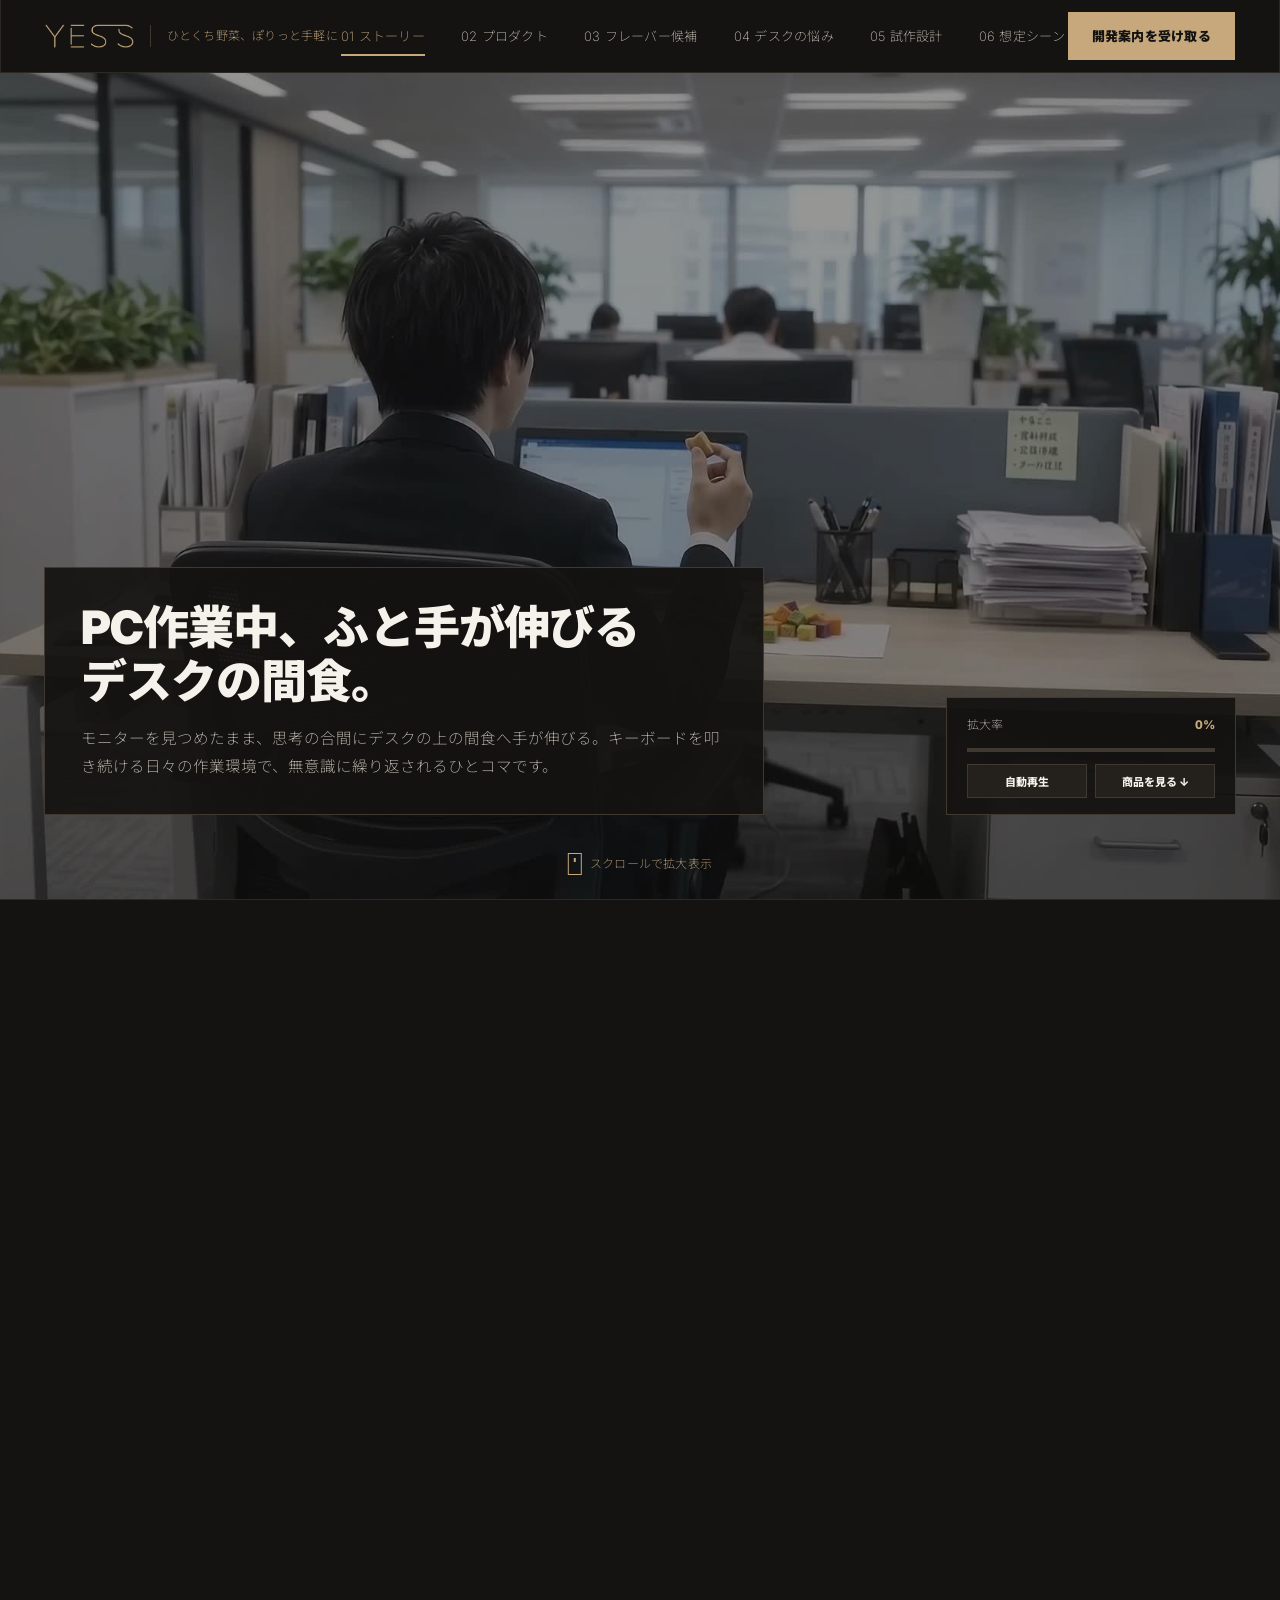
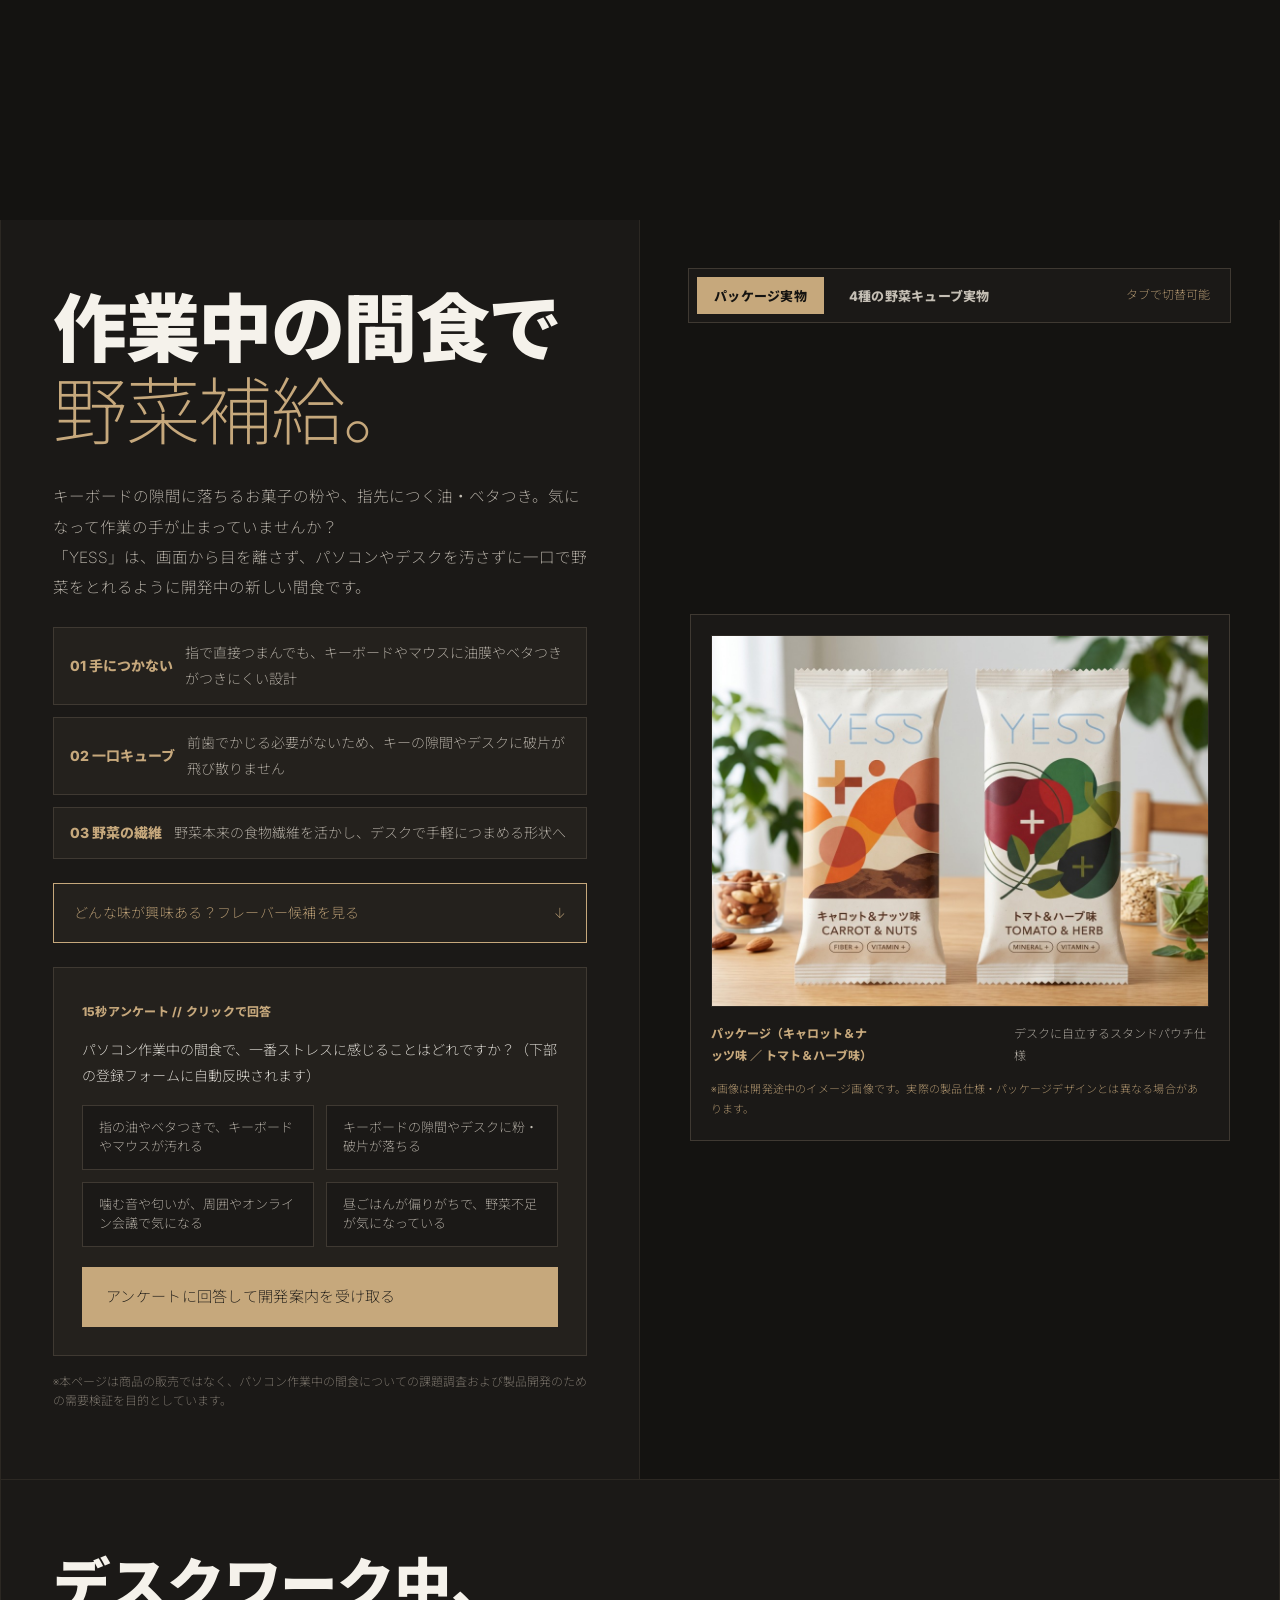
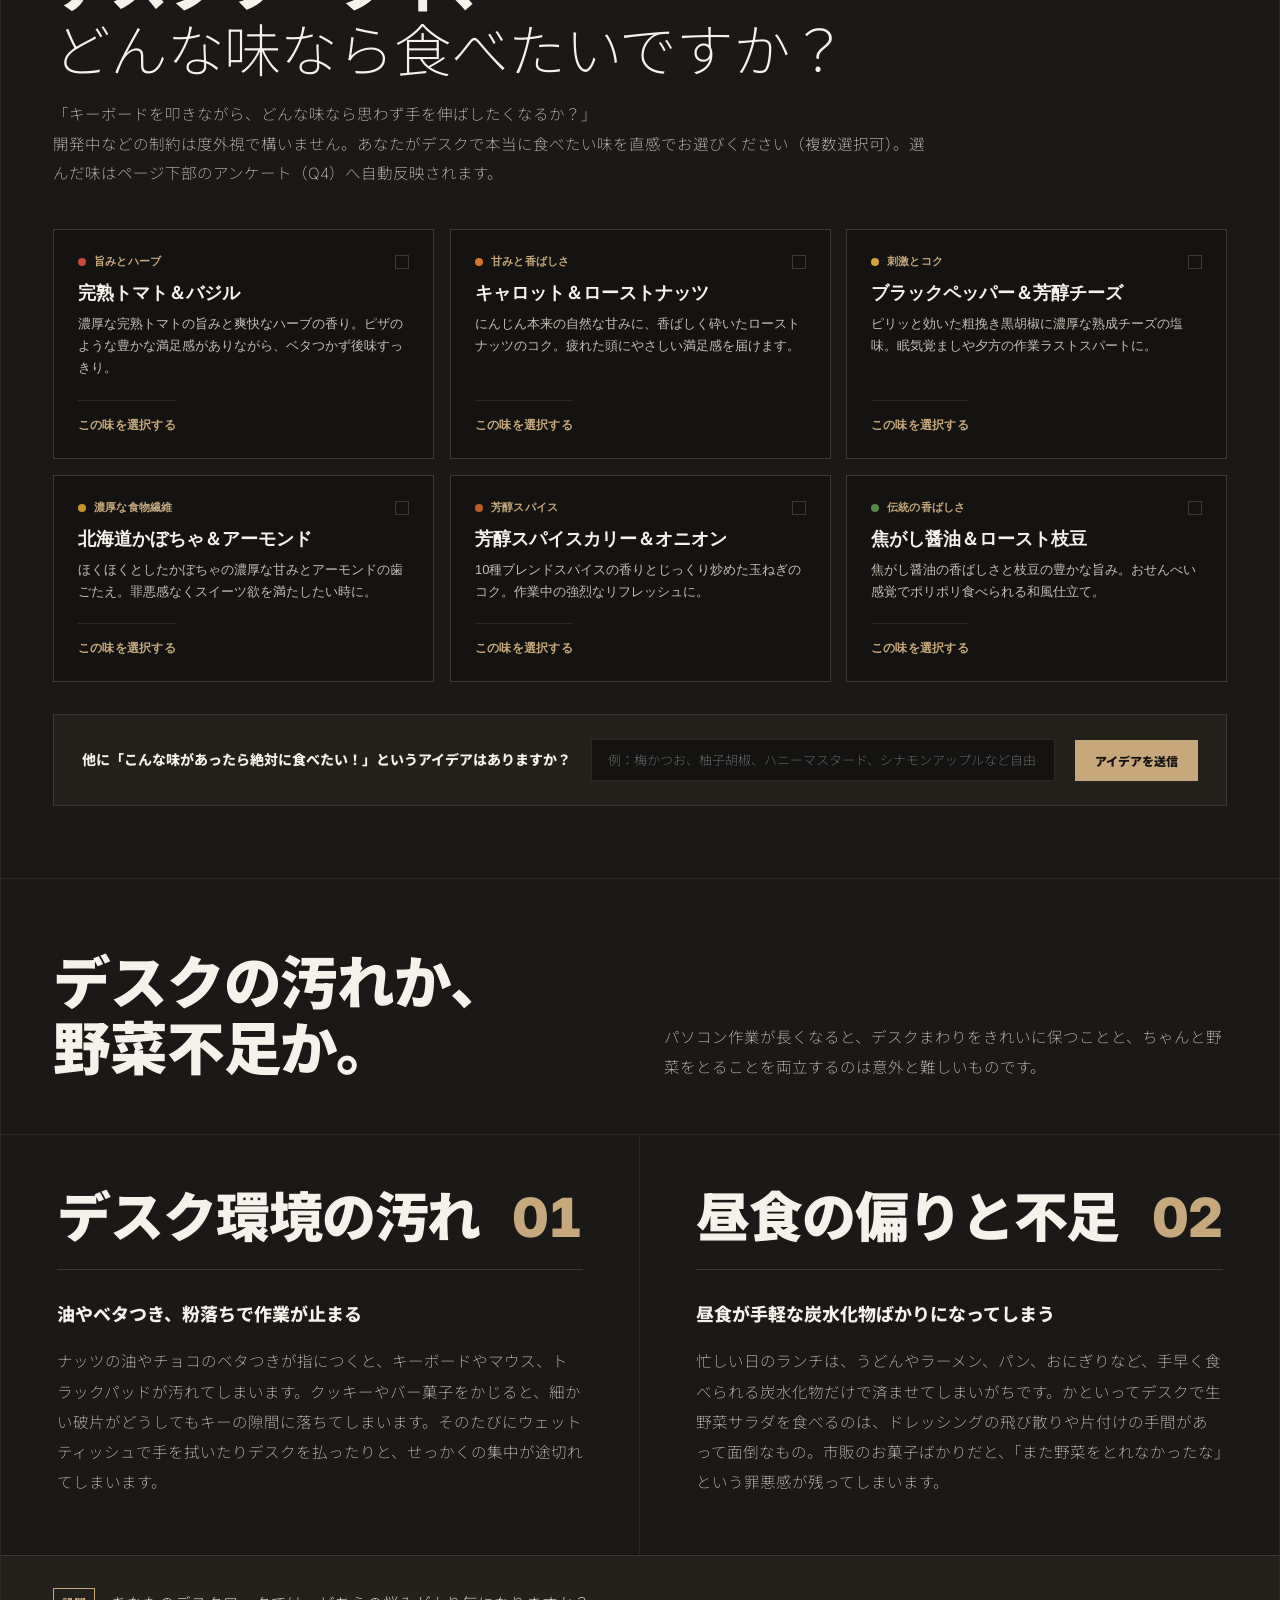
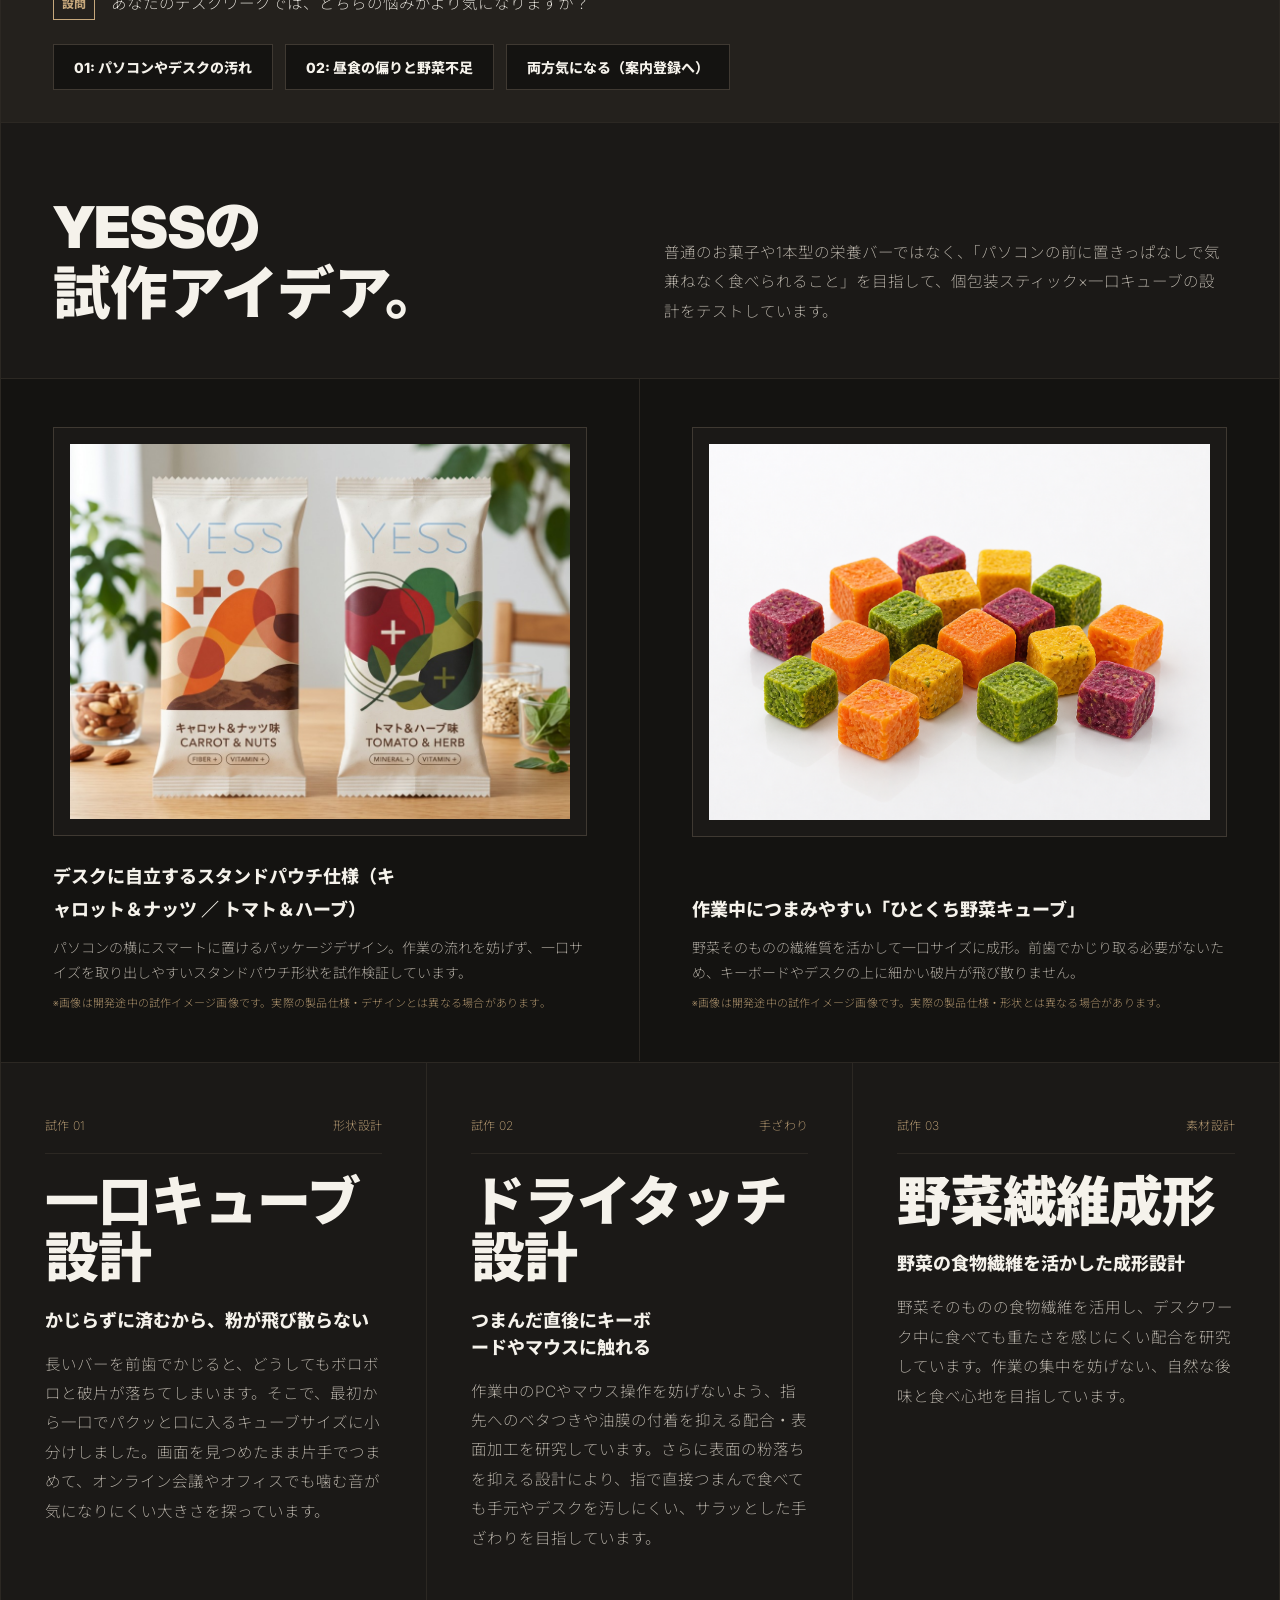
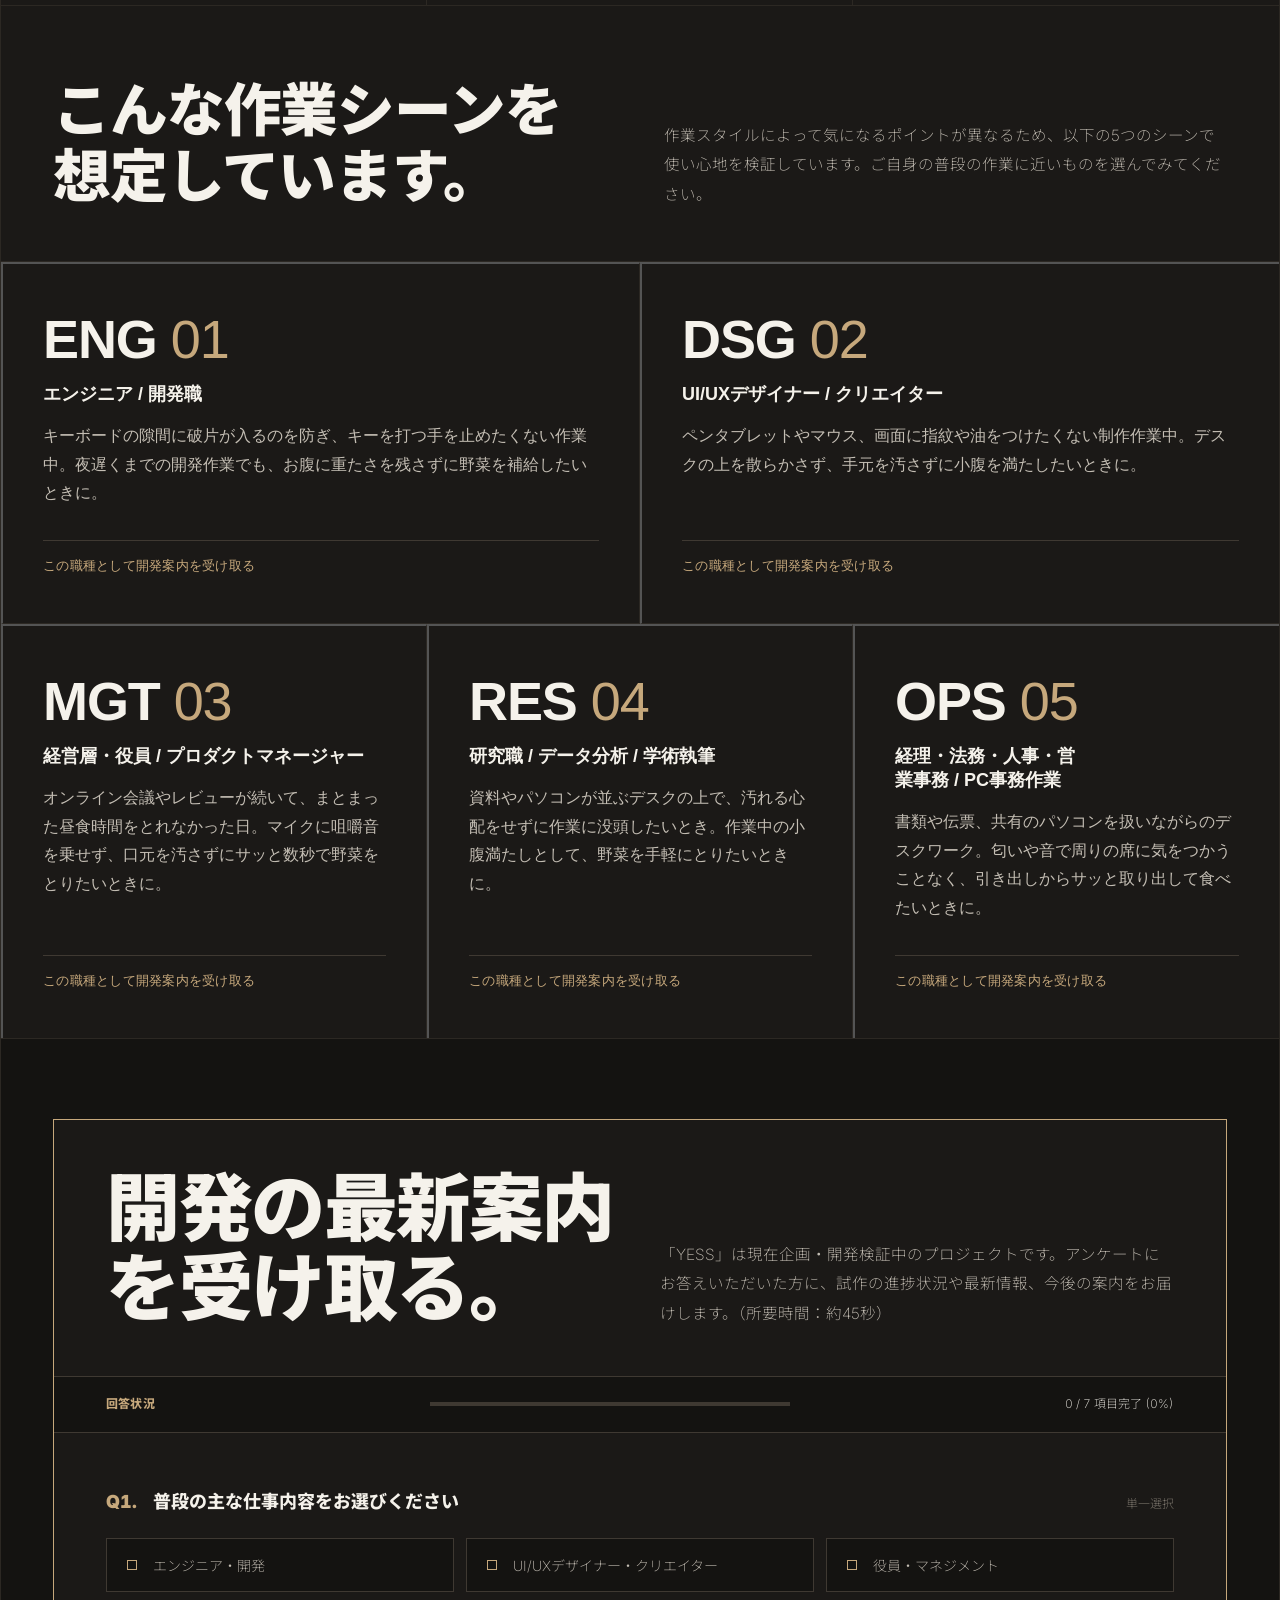
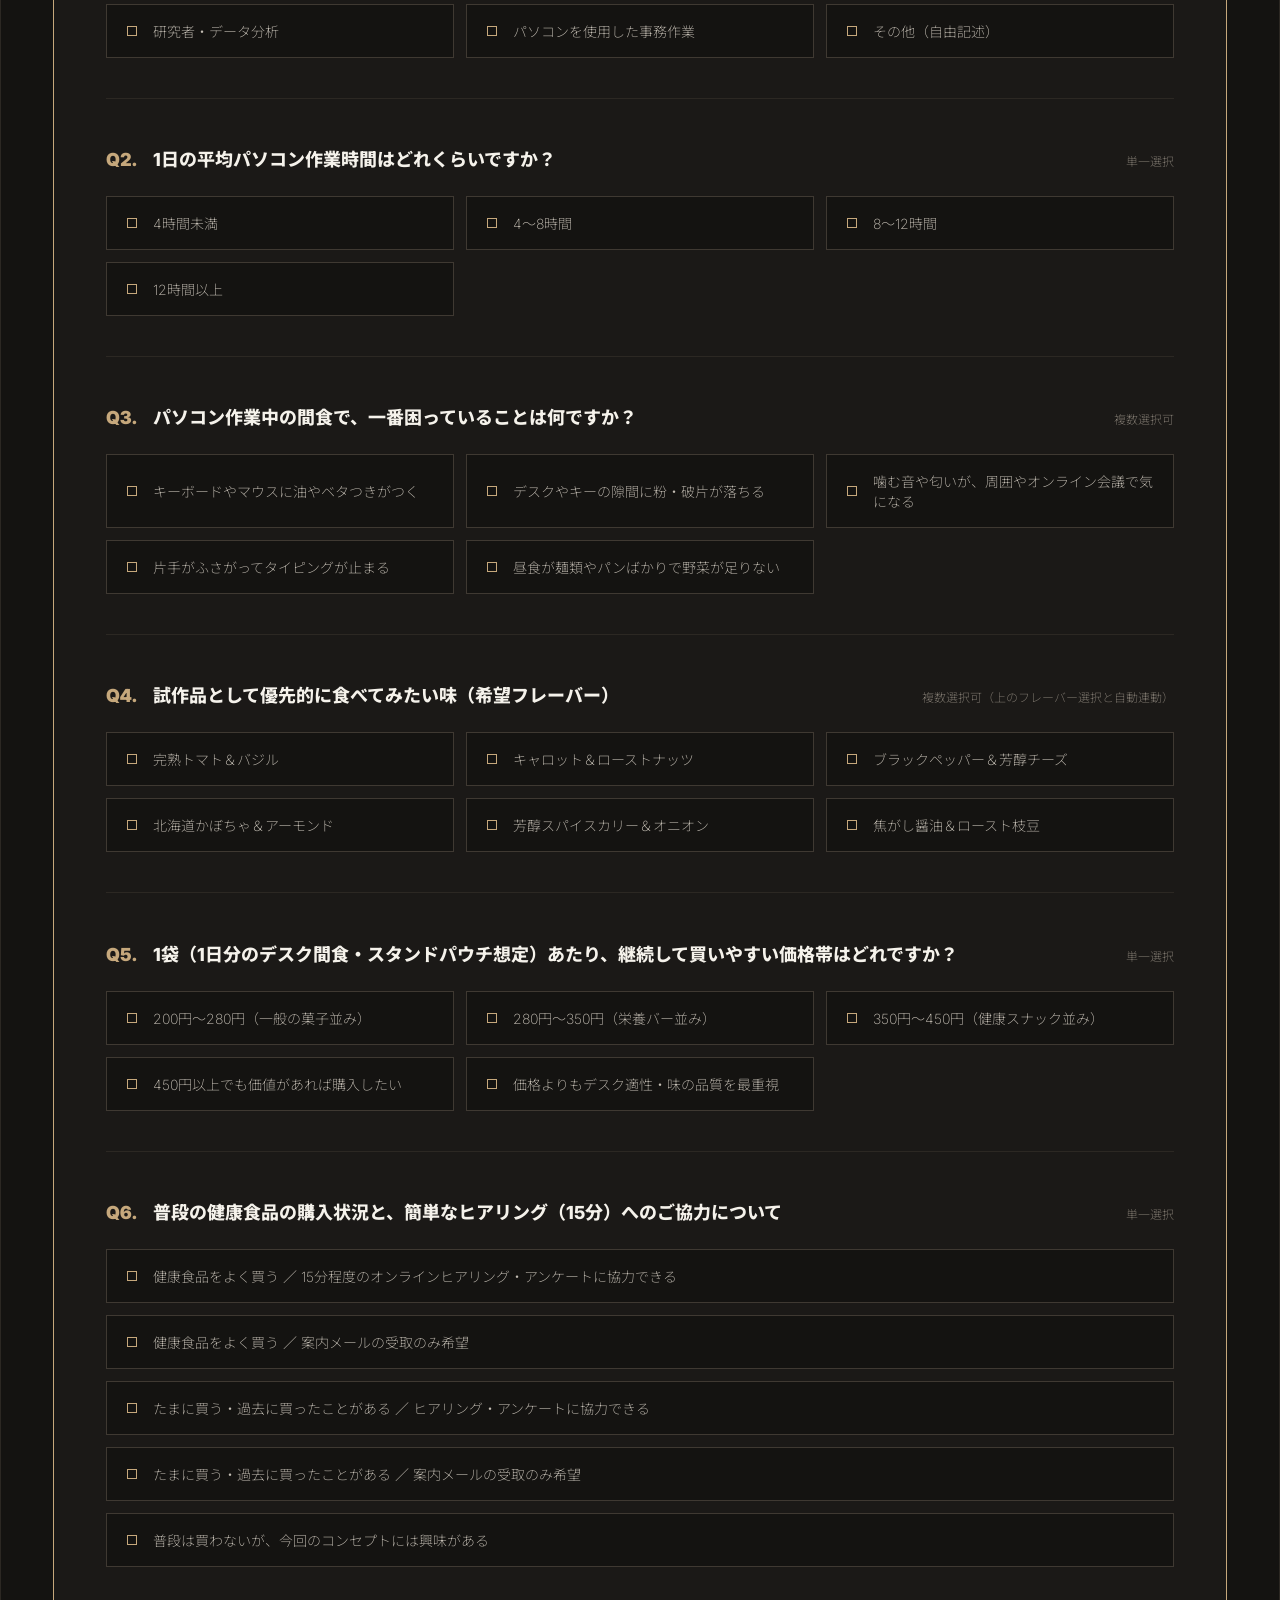
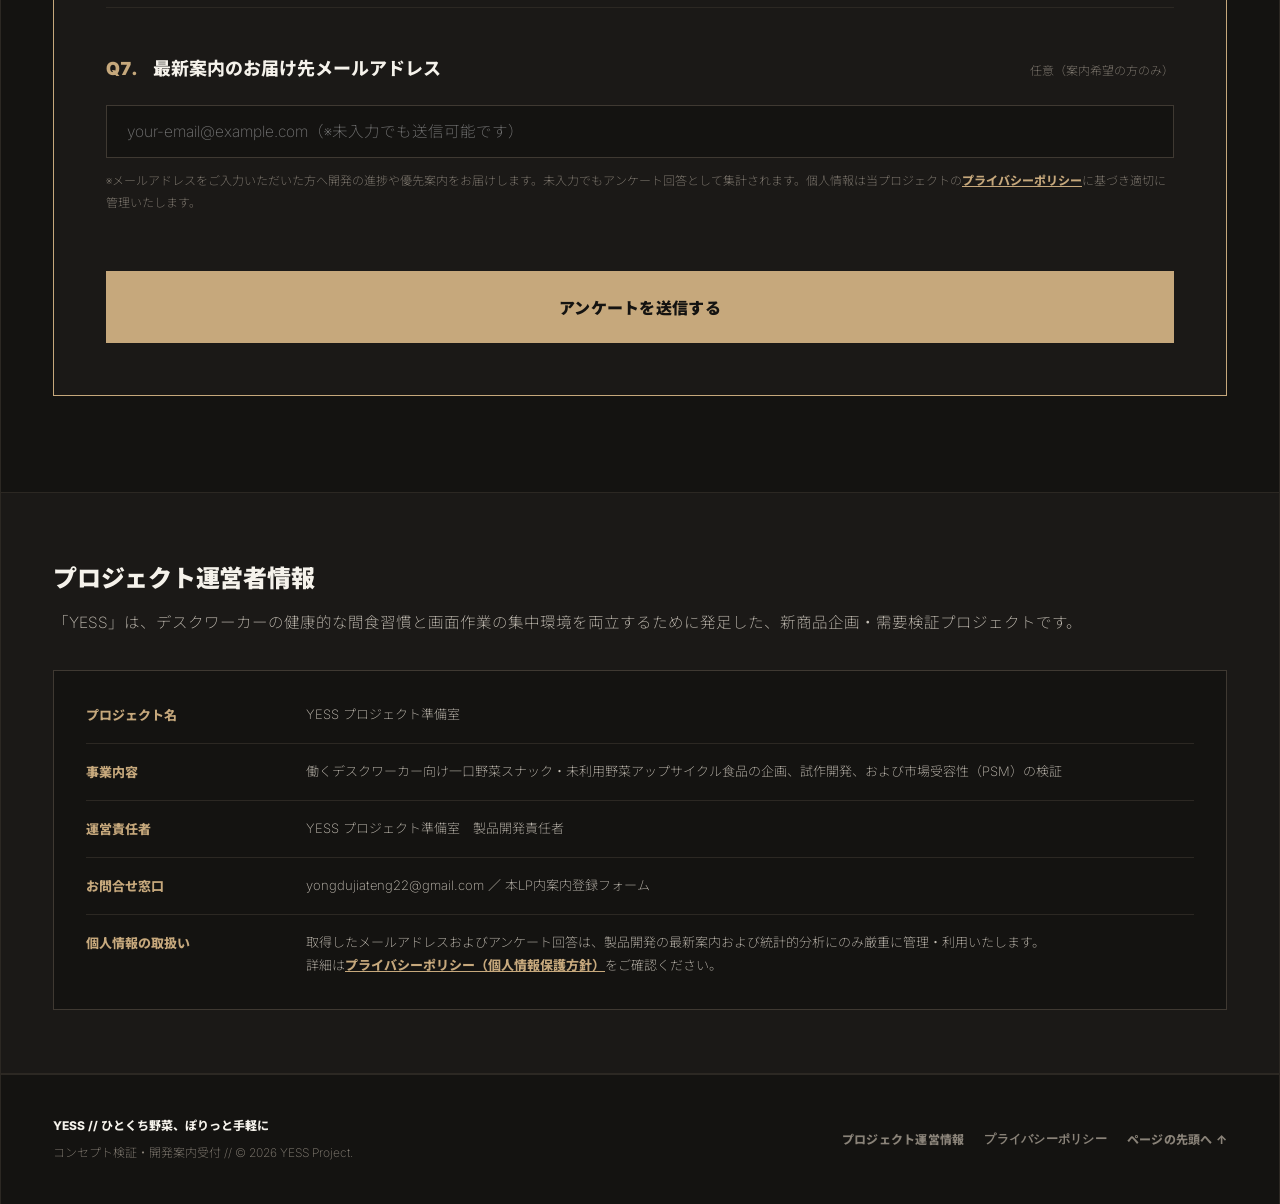
==== index.html @ 9bb3ffd9 "feat: complete YESS concept validation landing page" ====
<!DOCTYPE html>
<html lang="ja">

<head>
  <meta charset="UTF-8">
  <meta name="viewport" content="width=device-width, initial-scale=1.0">
  <script>document.documentElement.classList.add('js');</script>
  <meta name="description" content="YESSは、PC作業やデスクワーク中に手元を汚さず一口で野菜の食物繊維を補給できる新発想のデスク向け間食プロダクトです。">
  <title>YESS - デスクワークのためのひとくち野菜間食（コンセプト検証・開発案内登録）</title>
  <link rel="preconnect" href="https://fonts.googleapis.com">
  <link rel="preconnect" href="https://fonts.gstatic.com" crossorigin>
  <!-- Load ONLY weights 100/200 and 800/900 as strictly required -->
  <link
    href="https://fonts.googleapis.com/css2?family=Inter:wght@100;200;800;900&family=Noto+Sans+JP:wght@100;200;800;900&display=swap"
    rel="stylesheet">
  <link rel="stylesheet" href="styles.css">
</head>

<body>
  <!-- Tactile Matte Paper / Stone Texture Overlay (Zero Gradients) -->
  <div class="matte-grain" aria-hidden="true"></div>

  <!-- Architectural Vertical Guide Lines -->
  <div class="architectural-guides" aria-hidden="true">
    <div class="guide-col"></div>
    <div class="guide-col"></div>
    <div class="guide-col"></div>
    <div class="guide-col"></div>
  </div>

  <!-- Top Luxury Editorial Navigation -->
  <header class="site-header">
    <div class="header-container">
      <a href="#top" class="brand-mark" aria-label="YESS トップページへ">
        <img src="assets/yess-logo-brass.png" alt="YESS" class="brand-logo-img" width="88" height="24">
        <span class="brand-sub">ひとくち野菜、ぽりっと手軽に</span>
      </a>
      <nav class="header-nav" aria-label="セクション移動">
        <a href="#sec-cinema" class="nav-item">01 ストーリー</a>
        <a href="#sec-product" class="nav-item">02 プロダクト</a>
        <a href="#sec-flavor-board" class="nav-item">03 フレーバー候補</a>
        <a href="#sec-problem" class="nav-item">04 デスクの悩み</a>
        <a href="#sec-hypothesis" class="nav-item">05 試作設計</a>
        <a href="#sec-scenes" class="nav-item">06 想定シーン</a>
      </nav>
      <a href="#sec-entry" class="header-action-btn">開発案内を受け取る</a>
    </div>
  </header>

  <!-- ==================================================================
       SCENE 1: CINEMATIC SCROLL-DRIVEN VIDEO ZOOM TRACK
       Wide Office -> Zoom to Desk Snack -> Extreme Macro Close-Up
       ================================================================== -->
  <section id="sec-cinema" class="cinema-scroll-track" aria-label="デスクワーカーの間食シーン">
    <div class="cinema-sticky-stage" id="cinema-sticky">
      <!-- Background Scrubbing Video -->
      <div class="cinema-video-layer">
        <video id="scroll-video" muted playsinline preload="auto" poster="assets/video_poster.jpg"
          src="assets/desk_worker_snack_scrub.mp4">
        </video>
        <div class="video-tint-shade" aria-hidden="true"></div>
      </div>

      <!-- Scroll-Synchronized Editorial Captions (Float Up into View) -->
      <div class="cinema-captions-container">


        <!-- Caption Stage 1: Wide Office (0% - 30%) -->
        <div class="cinema-caption-stage is-active" id="caption-stage-1">

          <h2 class="caption-heading">
            PC作業中、ふと手が伸びる<br>
            デスクの間食。
          </h2>
          <p class="caption-desc">
            モニターを見つめたまま、思考の合間にデスクの上の間食へ手が伸びる。キーボードを叩き続ける日々の作業環境で、無意識に繰り返されるひとコマです。
          </p>
        </div>

        <!-- Caption Stage 2: Zoom to Desk Snack (30% - 65%) -->
        <div class="cinema-caption-stage" id="caption-stage-2">

          <h2 class="caption-heading">
            油で汚れるキーボード。<br>
            落ちる粉。昼食の野菜不足。
          </h2>
          <p class="caption-desc">
            指先のベタつきでマウスやキーが汚れるストレス。かじるたびに散らばる細かい破片。そして、炭水化物に偏りがちなランチへの罪悪感。デスクワーカーの日常には小さな摩擦が潜んでいます。
          </p>
        </div>

        <!-- Caption Stage 3: Extreme Macro Close-Up (65% - 100%) -->
        <div class="cinema-caption-stage" id="caption-stage-3">

          <h2 class="caption-heading">
            ひとくち野菜、<br>
            ぽりっと手軽に。
          </h2>
          <p class="caption-desc">
            画面から目を離さず、指もキーボードも汚さずに野菜を手軽に補給できる、デスクワーカーのための新しい一口間食「YESS」の設計がここから始まります。
          </p>
        </div>

        <!-- Scroll Indicator Hint -->
        <div class="scroll-indicator-mouse" aria-hidden="true">
          <span class="mouse-icon"></span>
          <span>スクロールで拡大表示</span>
        </div>

        <!-- Floating Scrubber / Auto-Play Controller Widget -->
        <div class="cinema-controls-widget">
          <div class="controls-row">
            <span>拡大率</span>
            <strong id="scrub-pct-text">0%</strong>
          </div>
          <div class="scrubber-track" id="scrubber-track" title="クリックまたはドラッグで早送り/巻き戻し">
            <div class="scrubber-fill" id="scrubber-fill"></div>
          </div>
          <div class="control-btn-group">
            <button type="button" class="widget-btn" id="btn-play-pause">自動再生</button>
            <button type="button" class="widget-btn" id="btn-skip-product">商品を見る ↓</button>
          </div>
        </div>
      </div>
    </div>
  </section>

  <!-- ==================================================================
       MAIN CONTENT CONTAINER
       ================================================================== -->
  <main class="page-content" id="top">

    <!-- ==================================================================
         SECTION 1.5: PRODUCT INTRO & REAL PHOTOGRAPHY SHOWCASE
         ================================================================== -->
    <section id="sec-product" class="section-frame product-intro-grid">
      <!-- Left Column: Editorial Highlights & Stress Survey -->
      <div class="intro-editorial-col reveal-item">
        <div>


          <h2 class="intro-main-heading">
            作業中の間食で<br>
            <span class="brass-text">野菜補給。</span>
          </h2>

          <p class="intro-lead-copy">
            キーボードの隙間に落ちるお菓子の粉や、指先につく油・ベタつき。気になって作業の手が止まっていませんか？<br>
            「YESS」は、画面から目を離さず、パソコンやデスクを汚さずに一口で野菜をとれるように開発中の新しい間食です。
          </p>

          <!-- Core Feature Architecture Highlights -->
          <ul class="intro-feature-list">
            <li class="intro-feature-item">
              <strong>01 手につかない</strong>
              <span>指で直接つまんでも、キーボードやマウスに油膜やベタつきがつきにくい設計</span>
            </li>
            <li class="intro-feature-item">
              <strong>02 一口キューブ</strong>
              <span>前歯でかじる必要がないため、キーの隙間やデスクに破片が飛び散りません</span>
            </li>
            <li class="intro-feature-item">
              <strong>03 野菜の繊維</strong>
              <span>野菜本来の食物繊維を活かし、デスクで手軽につまめる形状へ</span>
            </li>
          </ul>

          <!-- Shortcut to Flavor Interest Voting -->
          <a href="#sec-flavor-board" class="flavor-board-jump-btn">
            <span>どんな味が興味ある？<br class="btn-break-mobile">フレーバー候補を見る</span>
            <span>↓</span>
          </a>
        </div>

        <!-- 15-Second Quick Survey CTA -->
        <div>
          <div class="hero-survey-box">
            <div class="survey-box-header">
              <span class="survey-box-tag">15秒アンケート // クリックで回答</span>
            </div>
            <p class="survey-box-question">
              パソコン作業中の間食で、一番ストレスに感じることはどれですか？（下部の登録フォームに自動反映されます）
            </p>
            <div class="survey-options-2x2">
              <button type="button" class="survey-option-btn" data-sync-pain="キーボードやマウスに油やベタつきがつく">
                指の油やベタつきで、キーボードやマウスが汚れる
              </button>
              <button type="button" class="survey-option-btn" data-sync-pain="デスクやキーの隙間に粉・破片が落ちる">
                キーボードの隙間やデスクに粉・破片が落ちる
              </button>
              <button type="button" class="survey-option-btn" data-sync-pain="噛む音や匂いが、周囲やオンライン会議で気になる">
                噛む音や匂いが、周囲やオンライン会議で気になる
              </button>
              <button type="button" class="survey-option-btn" data-sync-pain="昼食が麺類やパンばかりで野菜が足りない">
                昼ごはんが偏りがちで、野菜不足が気になっている
              </button>
            </div>
            <a href="#sec-entry" class="luxury-cta-btn">
              <span>アンケートに回答して<br class="btn-break-mobile">開発案内を受け取る</span>
            </a>
          </div>

          <p class="hero-footnote">
            ※本ページは商品の販売ではなく、パソコン作業中の間食についての課題調査および製品開発のための需要検証を目的としています。
          </p>
        </div>
      </div>

      <!-- Right Column: Real Product Photography Gallery (Clean, No 3D Models) -->
      <div class="intro-gallery-col reveal-item delay-1">
        <div class="gallery-view-switcher">
          <div class="gallery-tab-group" role="tablist">
            <button type="button" class="gallery-tab is-active" data-gallery-mode="package">パッケージ実物</button>
            <button type="button" class="gallery-tab" data-gallery-mode="cubes">4種の野菜キューブ実物</button>
          </div>
          <span class="gallery-hint">タブで切替可能</span>
        </div>

        <div class="product-photo-stage">
          <!-- View 1: Product Package (assets/product-package.jpg) -->
          <div class="product-gallery-card is-visible" id="gallery-card-package">
            <img src="assets/product-package.jpg" alt="YESS パッケージ（キャロット＆ナッツ味 ／ トマト＆ハーブ味 開発中の試作イメージ）">
            <div class="photo-caption-bar">
              <div class="photo-caption-main">
                <strong>パッケージ（キャロット＆ナッツ味 ／ トマト＆ハーブ味）</strong>
                <span>デスクに自立するスタンドパウチ仕様</span>
              </div>
              <span class="image-dev-note">※画像は開発途中のイメージ画像です。実際の製品仕様・パッケージデザインとは異なる場合があります。</span>
            </div>
          </div>

          <!-- View 2: Real Vegetable Cubes (assets/product-cubes.png) -->
          <div class="product-gallery-card" id="gallery-card-cubes">
            <img src="assets/product-cubes.png" alt="YESS 4種のひとくち野菜キューブ（開発中の試作イメージ）">
            <div class="photo-caption-bar">
              <div class="photo-caption-main">
                <strong>4種のひとくち野菜キューブ</strong>
                <span>ほうれん草 ／ にんじん ／ かぼちゃ ／ 紫いも</span>
              </div>
              <span class="image-dev-note">※画像は開発途中のイメージ画像です。実際の製品仕様・形状とは異なる場合があります。</span>
            </div>
          </div>
        </div>
      </div>
    </section>

    <!-- ==================================================================
         SECTION 1.8: FLAVOR INTEREST VOTING BOARD (どんな味が興味あるか投票)
         ================================================================== -->
    <section id="sec-flavor-board" class="section-frame flavor-board-section">
      <div class="flavor-board-header reveal-item">

        <h2 class="flavor-board-title">
          デスクワーク中、<br>
          <span class="brass-text">どんな味なら食べたいですか？</span>
        </h2>
        <p class="flavor-board-lead">
          「キーボードを叩きながら、どんな味なら思わず手を伸ばしたくなるか？」<br>
          開発中などの制約は度外視で構いません。あなたがデスクで本当に食べたい味を直感でお選びください（複数選択可）。選んだ味はページ下部のアンケート（Q4）へ自動反映されます。
        </p>
      </div>

      <div class="flavor-grid-6col">
        <!-- Card 1: Tomato & Basil -->
        <button type="button" class="flavor-choice-card reveal-item delay-1" data-flavor-id="tomato-basil"
          data-flavor-name="完熟トマト＆バジル">
          <div>
            <div class="flavor-card-top-row">
              <div class="flavor-tag-group"><span class="flavor-dot flavor-dot-tomato" aria-hidden="true"></span><span
                  class="flavor-profile-tag">旨みとハーブ</span></div>
              <span class="flavor-check-circle" aria-hidden="true"></span>
            </div>
            <h3 class="flavor-name-heading">完熟トマト＆バジル</h3>
            <p class="flavor-taste-notes">
              濃厚な完熟トマトの旨みと爽快なハーブの香り。ピザのような豊かな満足感がありながら、ベタつかず後味すっきり。
            </p>
          </div>
          <div class="flavor-card-bottom">
            <span class="flavor-vote-action-label">この味を選択する</span>
          </div>
        </button>

        <!-- Card 2: Carrot & Roast Nuts -->
        <button type="button" class="flavor-choice-card reveal-item delay-2" data-flavor-id="carrot-nuts"
          data-flavor-name="キャロット＆ローストナッツ">
          <div>
            <div class="flavor-card-top-row">
              <div class="flavor-tag-group"><span class="flavor-dot flavor-dot-carrot" aria-hidden="true"></span><span
                  class="flavor-profile-tag">甘みと香ばしさ</span></div>
              <span class="flavor-check-circle" aria-hidden="true"></span>
            </div>
            <h3 class="flavor-name-heading">キャロット＆ローストナッツ</h3>
            <p class="flavor-taste-notes">
              にんじん本来の自然な甘みに、香ばしく砕いたローストナッツのコク。疲れた頭にやさしい満足感を届けます。
            </p>
          </div>
          <div class="flavor-card-bottom">
            <span class="flavor-vote-action-label">この味を選択する</span>
          </div>
        </button>

        <!-- Card 3: Black Pepper & Cheese -->
        <button type="button" class="flavor-choice-card reveal-item delay-3" data-flavor-id="pepper-cheese"
          data-flavor-name="ブラックペッパー＆芳醇チーズ">
          <div>
            <div class="flavor-card-top-row">
              <div class="flavor-tag-group"><span class="flavor-dot flavor-dot-cheese" aria-hidden="true"></span><span
                  class="flavor-profile-tag">刺激とコク</span></div>
              <span class="flavor-check-circle" aria-hidden="true"></span>
            </div>
            <h3 class="flavor-name-heading">ブラックペッパー＆芳醇チーズ</h3>
            <p class="flavor-taste-notes">
              ピリッと効いた粗挽き黒胡椒に濃厚な熟成チーズの塩味。眠気覚ましや夕方の作業ラストスパートに。
            </p>
          </div>
          <div class="flavor-card-bottom">
            <span class="flavor-vote-action-label">この味を選択する</span>
          </div>
        </button>

        <!-- Card 4: Pumpkin & Almond -->
        <button type="button" class="flavor-choice-card reveal-item delay-1" data-flavor-id="pumpkin-almond"
          data-flavor-name="北海道かぼちゃ＆アーモンド">
          <div>
            <div class="flavor-card-top-row">
              <div class="flavor-tag-group"><span class="flavor-dot flavor-dot-pumpkin" aria-hidden="true"></span><span
                  class="flavor-profile-tag">濃厚な食物繊維</span></div>
              <span class="flavor-check-circle" aria-hidden="true"></span>
            </div>
            <h3 class="flavor-name-heading">北海道かぼちゃ＆アーモンド</h3>
            <p class="flavor-taste-notes">
              ほくほくとしたかぼちゃの濃厚な甘みとアーモンドの歯ごたえ。罪悪感なくスイーツ欲を満たしたい時に。
            </p>
          </div>
          <div class="flavor-card-bottom">
            <span class="flavor-vote-action-label">この味を選択する</span>
          </div>
        </button>

        <!-- Card 5: Curry & Onion -->
        <button type="button" class="flavor-choice-card reveal-item delay-2" data-flavor-id="curry-onion"
          data-flavor-name="芳醇スパイスカリー＆オニオン">
          <div>
            <div class="flavor-card-top-row">
              <div class="flavor-tag-group"><span class="flavor-dot flavor-dot-spice" aria-hidden="true"></span><span
                  class="flavor-profile-tag">芳醇スパイス</span></div>
              <span class="flavor-check-circle" aria-hidden="true"></span>
            </div>
            <h3 class="flavor-name-heading">芳醇スパイスカリー＆オニオン</h3>
            <p class="flavor-taste-notes">
              10種ブレンドスパイスの香りとじっくり炒めた玉ねぎのコク。作業中の強烈なリフレッシュに。
            </p>
          </div>
          <div class="flavor-card-bottom">
            <span class="flavor-vote-action-label">この味を選択する</span>
          </div>
        </button>

        <!-- Card 6: Soy Sauce & Edamame -->
        <button type="button" class="flavor-choice-card reveal-item delay-3" data-flavor-id="soysauce-edamame"
          data-flavor-name="焦がし醤油＆ロースト枝豆">
          <div>
            <div class="flavor-card-top-row">
              <div class="flavor-tag-group"><span class="flavor-dot flavor-dot-edamame" aria-hidden="true"></span><span
                  class="flavor-profile-tag">伝統の香ばしさ</span></div>
              <span class="flavor-check-circle" aria-hidden="true"></span>
            </div>
            <h3 class="flavor-name-heading">焦がし醤油＆ロースト枝豆</h3>
            <p class="flavor-taste-notes">
              焦がし醤油の香ばしさと枝豆の豊かな旨み。おせんべい感覚でポリポリ食べられる和風仕立て。
            </p>
          </div>
          <div class="flavor-card-bottom">
            <span class="flavor-vote-action-label">この味を選択する</span>
          </div>
        </button>
      </div>

      <!-- Write-In Flavor Request Box -->
      <div class="flavor-custom-request-box reveal-item">
        <label for="custom-flavor-input" class="request-box-label">
          他に「こんな味があったら絶対に食べたい！」というアイデアはありますか？
        </label>
        <input type="text" id="custom-flavor-input" class="request-text-input"
          placeholder="例：梅かつお、柚子胡椒、ハニーマスタード、シナモンアップルなど自由に入力...">
        <button type="button" id="btn-submit-custom-flavor" class="request-add-btn">アイデアを送信</button>
      </div>
      <div class="flavor-feedback-alert" id="flavor-feedback-alert">
        リクエストありがとうございます！内容をページ下部のアンケート（Q4）に反映しました。
      </div>
    </section>

    <!-- ==================================================================
         SECTION 2: PROBLEM DEFINITION (Workspace & Dietary Friction)
         ================================================================== -->
    <section id="sec-problem" class="section-frame">
      <div class="section-intro-grid reveal-item">
        <div>

          <h2 class="section-display-title">
            デスクの汚れか、<br>
            野菜不足か。
          </h2>
        </div>
        <p class="section-description">
          パソコン作業が長くなると、デスクまわりをきれいに保つことと、ちゃんと野菜をとることを両立するのは意外と難しいものです。
        </p>
      </div>

      <div class="problem-grid-2col">
        <article class="problem-card-item reveal-item delay-1">
          <div class="problem-header-row">
            <span class="problem-en-title">デスク環境の汚れ</span>
            <span class="problem-number">01</span>
          </div>
          <h3 class="problem-ja-subhead">油やベタつき、粉落ちで作業が止まる</h3>
          <p class="problem-body-text">
            ナッツの油やチョコのベタつきが指につくと、キーボードやマウス、トラックパッドが汚れてしまいます。クッキーやバー菓子をかじると、細かい破片がどうしてもキーの隙間に落ちてしまいます。そのたびにウェットティッシュで手を拭いたりデスクを払ったりと、せっかくの集中が途切れてしまいます。
          </p>
        </article>

        <article class="problem-card-item reveal-item delay-2">
          <div class="problem-header-row">
            <span class="problem-en-title">昼食の偏りと不足</span>
            <span class="problem-number">02</span>
          </div>
          <h3 class="problem-ja-subhead">昼食が手軽な炭水化物ばかりになってしまう</h3>
          <p class="problem-body-text">
            忙しい日のランチは、うどんやラーメン、パン、おにぎりなど、手早く食べられる炭水化物だけで済ませてしまいがちです。かといってデスクで生野菜サラダを食べるのは、ドレッシングの飛び散りや片付けの手間があって面倒なもの。市販のお菓子ばかりだと、「また野菜をとれなかったな」という罪悪感が残ってしまいます。
          </p>
        </article>
      </div>

      <!-- Intermediate Checkpoint Bar -->
      <div class="checkpoint-bar reveal-item">
        <div class="checkpoint-question">
          <span class="checkpoint-label">設問</span>
          <span>あなたのデスクワークでは、どちらの悩みがより気になりますか？</span>
        </div>
        <div class="checkpoint-buttons">
          <button type="button" class="checkpoint-btn" data-poll-choice="01: パソコンやデスクの汚れ">01: パソコンやデスクの汚れ</button>
          <button type="button" class="checkpoint-btn" data-poll-choice="02: 昼食の偏りと野菜不足">02: 昼食の偏りと野菜不足</button>
          <button type="button" class="checkpoint-btn" data-poll-choice="両方気になる" data-jump="true">両方気になる（案内登録へ）</button>
        </div>
        <div class="checkpoint-notice" id="poll-feedback-msg">
          ご回答ありがとうございます。選択内容をページ下部の開発案内登録フォームへ引き継ぎました。
        </div>
      </div>
    </section>

    <!-- ==================================================================
         SECTION 3: PROTOTYPE ARCHITECTURE & PRODUCT GALLERY
         ================================================================== -->
    <section id="sec-hypothesis" class="section-frame">
      <div class="section-intro-grid reveal-item">
        <div>

          <h2 class="section-display-title">
            YESSの<br>
            試作アイデア。
          </h2>
        </div>
        <p class="section-description">
          普通のお菓子や1本型の栄養バーではなく、「パソコンの前に置きっぱなしで気兼ねなく食べられること」を目指して、個包装スティック×一口キューブの設計をテストしています。
        </p>
      </div>

      <!-- Product Real Visual Showcase -->
      <div class="product-visual-showcase">
        <div class="visual-panel reveal-item delay-1">
          <div class="visual-frame-card">
            <img src="assets/product-package.jpg" alt="YESS パッケージ（キャロット＆ナッツ味 ／ トマト＆ハーブ味 開発中の試作イメージ）">
          </div>
          <div>
            <h3 class="visual-caption-title">デスクに自立するスタンドパウチ仕様（キャロット＆ナッツ ／ トマト＆ハーブ）</h3>
            <p class="visual-caption-text">
              パソコンの横にスマートに置けるパッケージデザイン。作業の流れを妨げず、一口サイズを取り出しやすいスタンドパウチ形状を試作検証しています。
            </p>
            <span class="image-dev-note">※画像は開発途中の試作イメージ画像です。実際の製品仕様・デザインとは異なる場合があります。</span>
          </div>
        </div>

        <div class="visual-panel reveal-item delay-2">
          <div class="visual-frame-card">
            <img src="assets/product-cubes.png" alt="YESS 4種類のひとくち野菜キューブ（開発中の試作イメージ）">
          </div>
          <div>
            <h3 class="visual-caption-title">作業中につまみやすい「ひとくち野菜キューブ」</h3>
            <p class="visual-caption-text">
              野菜そのものの繊維質を活かして一口サイズに成形。前歯でかじり取る必要がないため、キーボードやデスクの上に細かい破片が飛び散りません。
            </p>
            <span class="image-dev-note">※画像は開発途中の試作イメージ画像です。実際の製品仕様・形状とは異なる場合があります。</span>
          </div>
        </div>
      </div>

      <!-- 3 Core Design Hypotheses -->
      <div class="hypothesis-3col">
        <article class="hypothesis-module reveal-item delay-1">
          <div class="hypo-index-bar">
            <span>試作 01</span><span>形状設計</span>
          </div>
          <div class="hypo-large-code">一口キューブ設計</div>
          <h3 class="hypo-title">かじらずに済むから、粉が飛び散らない</h3>
          <p class="hypo-text">
            長いバーを前歯でかじると、どうしてもボロボロと破片が落ちてしまいます。そこで、最初から一口でパクッと口に入るキューブサイズに小分けしました。画面を見つめたまま片手でつまめて、オンライン会議やオフィスでも噛む音が気になりにくい大きさを探っています。
          </p>
        </article>

        <article class="hypothesis-module reveal-item delay-2">
          <div class="hypo-index-bar">
            <span>試作 02</span><span>手ざわり</span>
          </div>
          <div class="hypo-large-code">ドライタッチ設計</div>
          <h3 class="hypo-title">つまんだ直後にキーボードやマウスに触れる</h3>
          <p class="hypo-text">
            作業中のPCやマウス操作を妨げないよう、指先へのベタつきや油膜の付着を抑える配合・表面加工を研究しています。さらに表面の粉落ちを抑える設計により、指で直接つまんで食べても手元やデスクを汚しにくい、サラッとした手ざわりを目指しています。
          </p>
        </article>

        <article class="hypothesis-module reveal-item delay-3">
          <div class="hypo-index-bar">
            <span>試作 03</span><span>素材設計</span>
          </div>
          <div class="hypo-large-code">野菜繊維成形</div>
          <h3 class="hypo-title">野菜の食物繊維を活かした成形設計</h3>
          <p class="hypo-text">
            野菜そのものの食物繊維を活用し、デスクワーク中に食べても重たさを感じにくい配合を研究しています。作業の集中を妨げない、自然な後味と食べ心地を目指しています。
          </p>
        </article>
      </div>
    </section>

    <!-- ==================================================================
         SECTION 4: TARGET DISCOVERY & USE CASES (5 Work Scenes)
         ================================================================== -->
    <section id="sec-scenes" class="section-frame">
      <div class="section-intro-grid reveal-item">
        <div>

          <h2 class="section-display-title">
            こんな作業シーンを<br>
            想定しています。
          </h2>
        </div>
        <p class="section-description">
          作業スタイルによって気になるポイントが異なるため、以下の5つのシーンで使い心地を検証しています。ご自身の普段の作業に近いものを選んでみてください。
        </p>
      </div>

      <div class="scenes-bento-grid">
        <button type="button" class="scene-tile reveal-item delay-1" data-select-role="エンジニア・開発">
          <div>
            <div class="scene-code-head">ENG <span>01</span></div>
            <h3 class="scene-job-label">エンジニア / 開発職</h3>
            <p class="scene-body">
              キーボードの隙間に破片が入るのを防ぎ、キーを打つ手を止めたくない作業中。夜遅くまでの開発作業でも、お腹に重たさを残さずに野菜を補給したいときに。
            </p>
          </div>
          <div class="scene-cta-line">
            <span>この職種として開発案内を受け取る</span>

          </div>
        </button>

        <button type="button" class="scene-tile reveal-item delay-2" data-select-role="UI/UXデザイナー・クリエイター">
          <div>
            <div class="scene-code-head">DSG <span>02</span></div>
            <h3 class="scene-job-label">UI/UXデザイナー / クリエイター</h3>
            <p class="scene-body">
              ペンタブレットやマウス、画面に指紋や油をつけたくない制作作業中。デスクの上を散らかさず、手元を汚さずに小腹を満たしたいときに。
            </p>
          </div>
          <div class="scene-cta-line">
            <span>この職種として開発案内を受け取る</span>

          </div>
        </button>

        <button type="button" class="scene-tile reveal-item delay-1" data-select-role="役員・マネジメント">
          <div>
            <div class="scene-code-head">MGT <span>03</span></div>
            <h3 class="scene-job-label">経営層・役員 / プロダクトマネージャー</h3>
            <p class="scene-body">
              オンライン会議やレビューが続いて、まとまった昼食時間をとれなかった日。マイクに咀嚼音を乗せず、口元を汚さずにサッと数秒で野菜をとりたいときに。
            </p>
          </div>
          <div class="scene-cta-line">
            <span>この職種として開発案内を受け取る</span>

          </div>
        </button>

        <button type="button" class="scene-tile reveal-item delay-2" data-select-role="研究者・データ分析">
          <div>
            <div class="scene-code-head">RES <span>04</span></div>
            <h3 class="scene-job-label">研究職 / データ分析 / 学術執筆</h3>
            <p class="scene-body">
              資料やパソコンが並ぶデスクの上で、汚れる心配をせずに作業に没頭したいとき。作業中の小腹満たしとして、野菜を手軽にとりたいときに。
            </p>
          </div>
          <div class="scene-cta-line">
            <span>この職種として開発案内を受け取る</span>

          </div>
        </button>

        <button type="button" class="scene-tile reveal-item delay-3" data-select-role="パソコンを使用した事務作業">
          <div>
            <div class="scene-code-head">OPS <span>05</span></div>
            <h3 class="scene-job-label">経理・法務・人事・営業事務 / PC事務作業</h3>
            <p class="scene-body">
              書類や伝票、共有のパソコンを扱いながらのデスクワーク。匂いや音で周りの席に気をつかうことなく、引き出しからサッと取り出して食べたいときに。
            </p>
          </div>
          <div class="scene-cta-line">
            <span>この職種として開発案内を受け取る</span>

          </div>
        </button>
      </div>
    </section>

    <!-- ==================================================================
         SECTION 5: VALIDATION CTA / TESTER ENTRY FORM
         ================================================================== -->
    <section id="sec-entry" class="section-frame entry-section-wrap">
      <div class="luxury-console reveal-item">
        <div class="console-top">
          <div>

            <h2 class="console-heading">開発の最新案内を受け取る。</h2>
          </div>
          <p class="console-sub">
            「YESS」は現在企画・開発検証中のプロジェクトです。アンケートにお答えいただいた方に、試作の進捗状況や最新情報、今後の案内をお届けします。（所要時間：約45秒）
          </p>
        </div>

        <div class="console-progress-bar">
          <span class="progress-title">回答状況</span>
          <div class="progress-track" aria-hidden="true">
            <div class="progress-fill" id="form-progress-fill"></div>
          </div>
          <span id="form-progress-text">0 / 7 項目完了</span>
        </div>

        <form id="tester-form" class="tester-form-body" novalidate>
          <!-- Anti-spam Honeypot Field (invisible to real users, trap for bots) -->
          <div style="display:none;" aria-hidden="true">
            <input type="text" name="website_hp_check" id="form-hp-field" tabindex="-1" autocomplete="off">
          </div>

          <!-- Q1: Role -->
          <div class="question-block reveal-item">
            <div class="question-head">
              <span class="q-num">Q1.</span>
              <h3 class="q-title">普段の主な仕事内容をお選びください</h3>
              <span class="q-badge">単一選択</span>
            </div>
            <div class="chip-grid" data-group="role" data-multi="false">
              <button type="button" class="choice-chip" data-value="エンジニア・開発">
                <span class="chip-box"></span>
                <span>エンジニア・開発</span>
              </button>
              <button type="button" class="choice-chip" data-value="UI/UXデザイナー・クリエイター">
                <span class="chip-box"></span>
                <span>UI/UXデザイナー・クリエイター</span>
              </button>
              <button type="button" class="choice-chip" data-value="役員・マネジメント">
                <span class="chip-box"></span>
                <span>役員・マネジメント</span>
              </button>
              <button type="button" class="choice-chip" data-value="研究者・データ分析">
                <span class="chip-box"></span>
                <span>研究者・データ分析</span>
              </button>
              <button type="button" class="choice-chip" data-value="パソコンを使用した事務作業">
                <span class="chip-box"></span>
                <span>パソコンを使用した事務作業</span>
              </button>
              <button type="button" class="choice-chip" data-value="その他">
                <span class="chip-box"></span>
                <span>その他（自由記述）</span>
              </button>
            </div>
            <div class="other-role-box" id="role-other-wrap">
              <input type="text" class="luxury-input" id="role-other-input" placeholder="具体的なお仕事内容をご記入ください">
            </div>
          </div>

          <!-- Q2: PC Hours -->
          <div class="question-block reveal-item delay-1">
            <div class="question-head">
              <span class="q-num">Q2.</span>
              <h3 class="q-title">1日の平均パソコン作業時間はどれくらいですか？</h3>
              <span class="q-badge">単一選択</span>
            </div>
            <div class="chip-grid" data-group="hours" data-multi="false">
              <button type="button" class="choice-chip" data-value="4時間未満">
                <span class="chip-box"></span>
                <span>4時間未満</span>
              </button>
              <button type="button" class="choice-chip" data-value="4〜8時間">
                <span class="chip-box"></span>
                <span>4〜8時間</span>
              </button>
              <button type="button" class="choice-chip" data-value="8〜12時間">
                <span class="chip-box"></span>
                <span>8〜12時間</span>
              </button>
              <button type="button" class="choice-chip" data-value="12時間以上">
                <span class="chip-box"></span>
                <span>12時間以上</span>
              </button>
            </div>
          </div>

          <!-- Q3: Pain Points -->
          <div class="question-block reveal-item delay-1">
            <div class="question-head">
              <span class="q-num">Q3.</span>
              <h3 class="q-title">パソコン作業中の間食で、一番困っていることは何ですか？</h3>
              <span class="q-badge">複数選択可</span>
            </div>
            <div class="chip-grid" data-group="pains" data-multi="true">
              <button type="button" class="choice-chip" data-value="キーボードやマウスに油やベタつきがつく">
                <span class="chip-box"></span>
                <span>キーボードやマウスに油やベタつきがつく</span>
              </button>
              <button type="button" class="choice-chip" data-value="デスクやキーの隙間に粉・破片が落ちる">
                <span class="chip-box"></span>
                <span>デスクやキーの隙間に粉・破片が落ちる</span>
              </button>
              <button type="button" class="choice-chip" data-value="噛む音や匂いが、周囲やオンライン会議で気になる">
                <span class="chip-box"></span>
                <span>噛む音や匂いが、周囲やオンライン会議で気になる</span>
              </button>
              <button type="button" class="choice-chip" data-value="片手がふさがってタイピングが止まる">
                <span class="chip-box"></span>
                <span>片手がふさがってタイピングが止まる</span>
              </button>
              <button type="button" class="choice-chip" data-value="昼食が麺類やパンばかりで野菜が足りない">
                <span class="chip-box"></span>
                <span>昼食が麺類やパンばかりで野菜が足りない</span>
              </button>
            </div>
          </div>

          <!-- Q4: Preferred Flavor (Synced from Flavor Vote) -->
          <div class="question-block reveal-item delay-1">
            <div class="question-head">
              <span class="q-num">Q4.</span>
              <h3 class="q-title">試作品として優先的に食べてみたい味（希望フレーバー）</h3>
              <span class="q-badge">複数選択可（上のフレーバー選択と自動連動）</span>
            </div>
            <div class="chip-grid" data-group="preferred_flavor" data-multi="true">
              <button type="button" class="choice-chip" data-value="完熟トマト＆バジル">
                <span class="chip-box"></span>
                <span>完熟トマト＆バジル</span>
              </button>
              <button type="button" class="choice-chip" data-value="キャロット＆ローストナッツ">
                <span class="chip-box"></span>
                <span>キャロット＆ローストナッツ</span>
              </button>
              <button type="button" class="choice-chip" data-value="ブラックペッパー＆芳醇チーズ">
                <span class="chip-box"></span>
                <span>ブラックペッパー＆芳醇チーズ</span>
              </button>
              <button type="button" class="choice-chip" data-value="北海道かぼちゃ＆アーモンド">
                <span class="chip-box"></span>
                <span>北海道かぼちゃ＆アーモンド</span>
              </button>
              <button type="button" class="choice-chip" data-value="芳醇スパイスカリー＆オニオン">
                <span class="chip-box"></span>
                <span>芳醇スパイスカリー＆オニオン</span>
              </button>
              <button type="button" class="choice-chip" data-value="焦がし醤油＆ロースト枝豆">
                <span class="chip-box"></span>
                <span>焦がし醤油＆ロースト枝豆</span>
              </button>
            </div>
            <div id="q4-custom-flavor-note"
              style="display: none; margin-top: 10px; font-size: 13px; color: var(--accent-brass); font-weight: 800;">
            </div>
          </div>

          <!-- Q5: Price Acceptability (PSM: 価格受容性検証) -->
          <div class="question-block reveal-item delay-1">
            <div class="question-head">
              <span class="q-num">Q5.</span>
              <h3 class="q-title">1袋（1日分のデスク間食・スタンドパウチ想定）あたり、継続して買いやすい価格帯はどれですか？</h3>
              <span class="q-badge">単一選択</span>
            </div>
            <div class="chip-grid" data-group="price_sensitivity" data-multi="false">
              <button type="button" class="choice-chip" data-value="200円〜280円（一般的な菓子・コンビニ並み）">
                <span class="chip-box"></span>
                <span>200円〜280円（一般の菓子並み）</span>
              </button>
              <button type="button" class="choice-chip" data-value="280円〜350円（一般的なプロテインバー・栄養補助食品並み）">
                <span class="chip-box"></span>
                <span>280円〜350円（栄養バー並み）</span>
              </button>
              <button type="button" class="choice-chip" data-value="350円〜450円（高品質オーガニック・健康スナック並み）">
                <span class="chip-box"></span>
                <span>350円〜450円（健康スナック並み）</span>
              </button>
              <button type="button" class="choice-chip" data-value="450円以上でも、パソコンを汚さず野菜が摂れるなら価値を感じる">
                <span class="chip-box"></span>
                <span>450円以上でも価値があれば購入したい</span>
              </button>
              <button type="button" class="choice-chip" data-value="価格よりも「本当に手が汚れないか・美味しいか」を重視する">
                <span class="chip-box"></span>
                <span>価格よりもデスク適性・味の品質を最重視</span>
              </button>
            </div>
          </div>

          <!-- Q6: Health Food & Interview -->
          <div class="question-block reveal-item delay-1">
            <div class="question-head">
              <span class="q-num">Q6.</span>
              <h3 class="q-title">普段の健康食品の購入状況と、簡単なヒアリング（15分）へのご協力について</h3>
              <span class="q-badge">単一選択</span>
            </div>
            <div class="chip-grid-stack" data-group="health_interview" data-multi="false">
              <button type="button" class="choice-chip" data-value="健康食品をよく買う ／ 15分程度のオンラインヒアリング・アンケートに協力できる">
                <span class="chip-box"></span>
                <span>健康食品をよく買う ／ 15分程度のオンラインヒアリング・アンケートに協力できる</span>
              </button>
              <button type="button" class="choice-chip" data-value="健康食品をよく買う ／ 案内メールの受取のみ希望">
                <span class="chip-box"></span>
                <span>健康食品をよく買う ／ 案内メールの受取のみ希望</span>
              </button>
              <button type="button" class="choice-chip" data-value="たまに買う・過去に買ったことがある ／ ヒアリング・アンケートに協力できる">
                <span class="chip-box"></span>
                <span>たまに買う・過去に買ったことがある ／ ヒアリング・アンケートに協力できる</span>
              </button>
              <button type="button" class="choice-chip" data-value="たまに買う・過去に買ったことがある ／ 案内メールの受取のみ希望">
                <span class="chip-box"></span>
                <span>たまに買う・過去に買ったことがある ／ 案内メールの受取のみ希望</span>
              </button>
              <button type="button" class="choice-chip" data-value="普段は買わないが、今回のコンセプトには興味がある">
                <span class="chip-box"></span>
                <span>普段は買わないが、今回のコンセプトには興味がある</span>
              </button>
            </div>
          </div>

          <!-- Q7: Email -->
          <div class="question-block reveal-item delay-1">
            <div class="question-head">
              <span class="q-num">Q7.</span>
              <h3 class="q-title">最新案内のお届け先メールアドレス</h3>
              <span class="q-badge">任意（案内希望の方のみ）</span>
            </div>
            <input type="email" class="luxury-input" id="tester-email"
              placeholder="your-email@example.com（※未入力でも送信可能です）">
            <p class="privacy-note">
              ※メールアドレスをご入力いただいた方へ開発の進捗や優先案内をお届けします。未入力でもアンケート回答として集計されます。個人情報は当プロジェクトの<button type="button"
                class="inline-link-btn" id="link-privacy-in-form">プライバシーポリシー</button>に基づき適切に管理いたします。
            </p>
          </div>

          <button type="submit" class="form-submit-btn reveal-item delay-2" id="btn-form-submit">アンケートを送信する</button>
        </form>

        <!-- Post-Submission Receipt Panel -->
        <div class="completion-panel" id="completion-panel" aria-live="polite">
          <div class="receipt-heading">アンケートの送信を受け付けました</div>
          <p class="receipt-lead">
            ご回答ありがとうございます。以下の内容でアンケートの回答を受け付けました。
          </p>
          <div class="receipt-table" id="receipt-summary"></div>
        </div>
      </div>
    </section>

    <!-- ==================================================================
         SECTION: PROJECT OPERATOR INFORMATION (プロジェクト運営者情報)
         ================================================================== -->
    <section class="section-frame operator-section" id="sec-operator">
      <div class="operator-container reveal-item">
        <div class="operator-header">

          <h2 class="operator-title">プロジェクト運営者情報</h2>
          <p class="operator-desc">
            「YESS」は、デスクワーカーの健康的な間食習慣と画面作業の集中環境を両立するために発足した、新商品企画・需要検証プロジェクトです。
          </p>
        </div>
        <div class="operator-grid">
          <dl class="operator-spec-list">
            <div class="operator-spec-row">
              <dt>プロジェクト名</dt>
              <dd>YESS プロジェクト準備室</dd>
            </div>
            <div class="operator-spec-row">
              <dt>事業内容</dt>
              <dd>働くデスクワーカー向け一口野菜スナック・未利用野菜アップサイクル食品の企画、試作開発、および市場受容性（PSM）の検証</dd>
            </div>
            <div class="operator-spec-row">
              <dt>運営責任者</dt>
              <dd>YESS プロジェクト準備室　製品開発責任者</dd>
            </div>
            <div class="operator-spec-row">
              <dt>お問合せ窓口</dt>
              <dd>yongdujiateng22@gmail.com ／ 本LP内案内登録フォーム</dd>
            </div>
            <div class="operator-spec-row">
              <dt>個人情報の取扱い</dt>
              <dd>
                取得したメールアドレスおよびアンケート回答は、製品開発の最新案内および統計的分析にのみ厳重に管理・利用いたします。<br>
                詳細は<button type="button" class="inline-link-btn"
                  id="btn-open-privacy">プライバシーポリシー（個人情報保護方針）</button>をご確認ください。
              </dd>
            </div>
          </dl>
        </div>
      </div>
    </section>


    <!-- Micro-interaction feedback indicator -->
    <div class="interaction-toast" id="interaction-toast" aria-live="polite">
      <span class="toast-check">✓</span>
      <span class="toast-text" id="toast-text">設問に反映しました</span>
    </div>


    <!-- Mobile Floating Sticky CTA (Discreet, High-Conversion) -->
    <aside class="mobile-sticky-cta" id="mobile-sticky-bar" aria-label="開発案内登録ショートカット">
      <div class="mobile-cta-content">
        <div class="mobile-cta-label">
          <strong>YESS</strong>
          <span>開発最新案内・登録受付中</span>
        </div>
        <a href="#sec-entry" class="mobile-cta-action-btn" id="btn-mobile-jump">案内登録</a>
      </div>
    </aside>

  </main>

  <!-- Top Luxury Editorial Footer -->
  <footer class="site-footer">
    <div class="footer-left">
      <strong>YESS // ひとくち野菜、ぽりっと手軽に</strong>
      <span>コンセプト検証・開発案内受付 // © 2026 YESS Project.</span>
    </div>
    <div class="footer-links-group">
      <a href="#sec-operator" class="footer-link-item">プロジェクト運営情報</a>
      <button type="button" class="footer-link-item" id="btn-footer-privacy">プライバシーポリシー</button>
      <a href="#top" class="footer-link-item">ページの先頭へ ↑</a>
    </div>
  </footer>

  <!-- ==================================================================
       PRIVACY POLICY MODAL DIALOG (個人情報保護方針)
       ================================================================== -->
  <div id="privacy-modal" class="editorial-modal" role="dialog" aria-modal="true" aria-labelledby="privacy-modal-title"
    hidden>
    <div class="modal-backdrop" id="modal-backdrop"></div>
    <div class="modal-dialog-panel">
      <div class="modal-dialog-header">
        <div class="modal-header-text">

          <h2 class="modal-title" id="privacy-modal-title">プライバシーポリシー</h2>
        </div>
        <button type="button" class="modal-close-btn" id="btn-close-privacy" aria-label="閉じる">×</button>
      </div>
      <div class="modal-dialog-body">
        <p class="policy-lead">
          YESS プロジェクト準備室（以下、「当プロジェクト」といいます）は、本ランディングページ（以下、「本サイト」といいます）における訪問者およびアンケート回答・案内登録者（以下、「利用者」といいます）の個人情報の保護について、個人情報の保護に関する法律（以下、「個人情報保護法」といいます）および関係法令を遵守し、以下のとおりプライバシーポリシー（以下、「本ポリシー」といいます）を定めます。
        </p>

        <section class="policy-clause">
          <h3 class="clause-heading">第1条（収集する情報）</h3>
          <p>当プロジェクトは、本サイトにおいて以下の情報を収集することがあります。</p>
          <ul class="policy-list">
            <li>連絡先情報：メールアドレス</li>
            <li>アンケート情報：職種、1日のPC作業時間、間食における課題・悩み、希望フレーバー、価格受容性、健康食品の購買状況、ヒアリング協力可否、自由記述リクエスト等</li>
            <li>アクセスログ情報：Cookie、端末情報、IPアドレス、ブラウザ種別、閲覧ページ、滞在時間（個人を特定しない統計情報として収集）</li>
          </ul>
        </section>

        <section class="policy-clause">
          <h3 class="clause-heading">第2条（利用目的）</h3>
          <p>当プロジェクトは、収集した情報を以下の目的のためにのみ利用します。</p>
          <ul class="policy-list">
            <li>「YESS」の開発進捗案内、および関連情報の送付</li>
            <li>デスクワーカーの間食実態および製品コンセプトに関する需要検証・統計的分析</li>
            <li>新製品・開発進捗に関する情報提供（希望者のみ）</li>
            <li>15分程度のオンラインヒアリングのご依頼および日程調整（承諾いただいた方のみ）</li>
            <li>利用者からのお問合せ対応および本人確認</li>
          </ul>
        </section>

        <section class="policy-clause">
          <h3 class="clause-heading">第3条（個人情報の第三者提供）</h3>
          <p>当プロジェクトは、法令で認められる場合を除き、利用者の事前の同意なく個人情報を第三者に提供いたしません。</p>
        </section>

        <section class="policy-clause">
          <h3 class="clause-heading">第4条（安全管理措置）</h3>
          <p>当プロジェクトは、収集した個人情報の漏洩、滅失または毀損の防止その他の安全管理のために、適切なセキュリティ対策を講じ、厳重に管理いたします。</p>
        </section>

        <section class="policy-clause">
          <h3 class="clause-heading">第5条（個人情報の開示・訂正・削除）</h3>
          <p>利用者は、当プロジェクトが保有する自身の個人情報について、開示・訂正・利用停止・削除を求めることができます。ご希望の際はお問合せ窓口までご連絡ください。速やかに対応いたします。</p>
        </section>

        <section class="policy-clause">
          <h3 class="clause-heading">第6条（お問合せ窓口）</h3>
          <p>本ポリシーに関するお問合せ、ご意見、開示請求等は、以下までお願いいたします。<br>
            YESS プロジェクト準備室 個人情報取扱窓口<br>
            E-mail: yongdujiateng22@gmail.com
          </p>
        </section>

        <p class="policy-footnote">制定日：2026年10月23日</p>
      </div>
      <div class="modal-dialog-footer">
        <button type="button" class="modal-confirm-btn" id="btn-confirm-privacy">同意して閉じる</button>
      </div>
    </div>
  </div>

  <script src="app.js"></script>
</body>

</html>
---- styles.css ----
@charset "UTF-8";
/* Hallmark · v2.0.0 · theme: sumi-brass (custom) · shape: workbench · posture: restrained · hero: custom · nav: editorial-bar · footer: split-inline · copy: verbatim */
/* Hallmark · answered F3 · display heads balance dynamically */
/* Hallmark · answered F6 · tabular numerals enabled on numeric data */
/* Hallmark · answered F24 · card borders use single hairline without diffuse elevation */
/* Hallmark · dismissed 49 · interactive option cards and multi-line survey choices intentionally contain structured descriptions */
/* ==========================================================================
   YESS // EDITORIAL CINEMATIC LUXURY DESIGN SYSTEM
   - ZERO GRADIENTS (Strictly no linear-gradient, radial-gradient, conic-gradient)
   - Palette: Deep Sumi Charcoal (#141311 / #1B1917) + Champagne Brass (#C6A87C)
   - Font Weights: ONLY 100/200 & 800/900 (Intermediate weights are prohibited)
   - Size Ratio >= 3.0x (Hero Display: 72px-88px, H2: 54px-64px, Body: 15px-16px)
   - SCROLL REVEAL: Every section and module emerges / floats up on scroll
   - FLAVOR INTEREST VOTING BOARD: Vote on what flavors you genuinely crave at your desk
   ========================================================================== */

:root {
  --bg-sumi: #141311;
  --bg-charcoal: #1B1917;
  --bg-surface: #24211D;
  --bg-elevated: #2C2924;

  --border-subtle: #2C2823;
  --border-strong: #3F3932;

  --text-ivory: #F5F2EB;
  --text-warm-gray: #C4BEB4;
  --text-muted: #8A8379;
  --text-on-accent: #141311;

  --accent-brass: #C6A87C;
  --accent-brass-bright: #D8BE96;

  --font-sans: 'Inter', 'Noto Sans JP', -apple-system, BlinkMacSystemFont, sans-serif;

  /* Size Ratio >= 3.0x */
  --size-hero: clamp(3.5rem, 5.8vw, 5.25rem);     /* 56px - 84px */
  --size-h2: clamp(3.375rem, 4.5vw, 4rem);        /* 54px - 64px */
  --size-code: clamp(3.375rem, 4vw, 3.625rem);    /* 54px - 58px */
  --size-subhead: 1.125rem;                       /* 18px */
  --size-body: 0.96875rem;                        /* 15.5px */
  --size-small: 0.875rem;                         /* 14px */
  --size-micro: 0.75rem;                          /* 12px */
  /* Gate 48 color tokens */
  --border-guide: var(--border-guide);
  --bg-cinema-stage: #0B0A09;
  --bg-video-shade: rgba(18, 17, 15, 0.44);
  --bg-caption-stage: rgba(20, 19, 17, 0.92);
  --bg-controls-widget: rgba(20, 19, 17, 0.92);
  --shadow-gallery-card: 0 12px 32px rgba(0, 0, 0, 0.7);
  --bg-card-img: #0F0E0D;
  --bg-modal-backdrop: rgba(10, 9, 8, 0.88);
  --shadow-modal: 0 24px 64px rgba(0, 0, 0, 0.85);
  /* Organic Vegetable Natural Accents */
  --vege-tomato: #C94A3D;
  --vege-carrot: #D9732B;
  --vege-cheese: #D4A23B;
  --vege-pumpkin: #C9932B;
  --vege-spice: #BD5D26;
  --vege-edamame: #568744;


}

*, *::before, *::after {
  box-sizing: border-box;
  margin: 0;
  padding: 0;
}

html {
  scroll-behavior: smooth;
  background-color: var(--bg-sumi);
  color: var(--text-ivory);
  font-family: var(--font-sans);
  font-weight: 200;
  font-size: 16px;
  line-height: 1.85;
  -webkit-font-smoothing: antialiased;
  -moz-osx-font-smoothing: grayscale;
}

html, body {
  overflow-x: clip;
}

body {
  position: relative;
  min-height: 100vh;
  background-color: var(--bg-sumi);
  color: var(--text-ivory);
}

/* Strict Weight Enforcement: ONLY 200 or 800/900 */
p, li, span, label, input, textarea, button {
  font-weight: 200;
}

h1, h2, h3, strong {
  font-weight: 900;
  overflow-wrap: break-word;
  min-width: 0;
  text-wrap: balance;
}

/* Tabular figures for data and numbers (F6) */
.problem-number,
.stat-value,
.flavor-pct-text,
#scrub-pct-text,
.scene-code-head,
.q-num,
#form-progress-text,
.flavor-vote-count-badge {
  font-variant-numeric: tabular-nums;
}

/* Interactive States: :active and :disabled (Gate 26b) */
button:active,
a.luxury-cta-btn:active,
.choice-chip:active,
.checkpoint-btn:active,
.survey-option-btn:active,
.flavor-choice-card:active,
.scene-tile:active {
  transform: translateY(1px);

  color: var(--text-ivory);}

button:disabled,
input:disabled,
textarea:disabled,
[aria-disabled="true"] {
  opacity: 0.45;
  cursor: not-allowed;
  pointer-events: none;
}

/* ==========================================================================
   SCROLL REVEAL / FLOAT-UP ANIMATION SYSTEM (スライドするごとに浮かび上がる)
   ========================================================================== */

.reveal-item {
  opacity: 1;
  transform: none;
}

html.js .reveal-item {
  opacity: 0;
  transform: translateY(36px);
  transition: opacity 0.85s cubic-bezier(0.16, 1, 0.3, 1),
              transform 0.85s cubic-bezier(0.16, 1, 0.3, 1);
  will-change: opacity, transform;
}

html.js .reveal-item.is-revealed {
  opacity: 1;
  transform: translateY(0);
}

.delay-1 { transition-delay: 0.12s; }
.delay-2 { transition-delay: 0.24s; }
.delay-3 { transition-delay: 0.36s; }
.delay-4 { transition-delay: 0.48s; }

/* Image Disclaimer Note */
.image-dev-note {
  display: block;
  font-size: 11px;
  font-weight: 200;
  color: var(--accent-brass);
  margin-top: 8px;
  letter-spacing: 0.02em;
}

/* ==========================================================================
   MATTE TEXTURE & ARCHITECTURAL GRID GUIDES (NO GRADIENTS)
   ========================================================================== */

.matte-grain {
  position: fixed;
  inset: 0;
  pointer-events: none;
  z-index: 2;
  opacity: 0.034;
  background-image: url("data:image/svg+xml,%3Csvg viewBox='0 0 240 240' xmlns='http://www.w3.org/2000/svg'%3E%3Cfilter id='grain'%3E%3CfeTurbulence type='fractalNoise' baseFrequency='0.9' numOctaves='3' stitchTiles='stitch'/%3E%3C/filter%3E%3Crect width='100%25' height='100%25' filter='url(%23grain)'/%3E%3C/svg%3E");
}

.architectural-guides {
  position: fixed;
  inset: 0;
  max-width: 1400px;
  margin: 0 auto;
  pointer-events: none;
  z-index: 2;
  border-left: 1px solid var(--border-subtle);
  border-right: 1px solid var(--border-subtle);
  display: grid;
  grid-template-columns: repeat(4, 1fr);
}

.guide-col {
  border-right: 1px solid var(--border-guide);
}

.guide-col:last-child {
  border-right: none;
}

/* ==========================================================================
   STICKY NAVIGATION
   ========================================================================== */

.site-header {
  position: fixed;
  top: 0;
  left: 0;
  right: 0;
  z-index: 100;
  background-color: var(--bg-sumi);
  border-bottom: 1px solid var(--border-subtle);
}

.header-container {
  max-width: 1400px;
  margin: 0 auto;
  height: 72px;
  padding: 0 44px;
  display: flex;
  align-items: center;
  justify-content: space-between;
  border-left: 1px solid var(--border-subtle);
  border-right: 1px solid var(--border-subtle);
}

.brand-mark {
  display: flex;
  align-items: center;
  gap: 16px;
  text-decoration: none;
  color: var(--text-ivory);
}

.brand-logo-img {
  height: 24px;
  width: auto;
  max-width: 100px;
  display: block;
  object-fit: contain;
}

.brand-plus-icon {
  width: 22px;
  height: 22px;
  position: relative;
  display: flex;
  align-items: center;
  justify-content: center;
}

.brand-plus-icon::before,
.brand-plus-icon::after {
  content: "";
  position: absolute;
  background-color: var(--accent-brass);
}

.brand-plus-icon::before {
  width: 100%;
  height: 4px;
}

.brand-plus-icon::after {
  width: 4px;
  height: 100%;
}

.brand-title {
  font-weight: 900;
  font-size: 16px;
  letter-spacing: 0.02em;
}

.brand-sub {
  font-weight: 200;
  font-size: var(--size-micro);
  color: var(--accent-brass);
  letter-spacing: 0.02em;
  padding-left: 16px;
  border-left: 1px solid var(--border-strong);
}

.header-nav {
  display: flex;
  align-items: center;
  gap: 36px;
}

.nav-item {
  color: var(--text-warm-gray);
  text-decoration: none;
  font-size: 13px;
  font-weight: 200;
  letter-spacing: 0.02em;
  transition: color 0.2s ease;
  position: relative;
  padding: 8px 0;
}

.nav-item:hover,
.nav-item.is-current {
  color: var(--accent-brass);
}

.nav-item.is-current::after {
  content: "";
  position: absolute;
  left: 0;
  right: 0;
  bottom: 0;
  height: 2px;
  background-color: var(--accent-brass);
}

.nav-item:hover {
  color: var(--accent-brass);
}

.header-action-btn {
  padding: 12px 24px;
  background-color: var(--accent-brass);
  color: var(--text-on-accent);
  text-decoration: none;
  font-size: 13px;
  font-weight: 900;
  letter-spacing: 0.02em;
  transition: background-color 0.2s ease;
}

.header-action-btn:hover {
  background-color: var(--accent-brass-bright);
}

/* ==========================================================================
   SCENE 1: CINEMATIC SCROLL-DRIVEN VIDEO ZOOM STAGE (380vh Pinned Track)
   ========================================================================== */

.cinema-scroll-track {
  position: relative;
  height: 380vh;
  background-color: var(--bg-sumi);
  z-index: 10;
}

.cinema-sticky-stage {
  position: sticky;
  top: 72px;
  width: 100%;
  height: calc(100vh - 72px);
  overflow: hidden;
  background-color: var(--bg-cinema-stage);
  border-bottom: 1px solid var(--border-subtle);
}

.cinema-video-layer {
  position: absolute;
  inset: 0;
  width: 100%;
  height: 100%;
  display: flex;
  align-items: center;
  justify-content: center;
}

#scroll-video {
  width: 100%;
  height: 100%;
  object-fit: cover;
  display: block;
}

.video-tint-shade {
  position: absolute;
  inset: 0;
  background-color: var(--bg-video-shade);
  pointer-events: none;
}

.cinema-captions-container {
  position: absolute;
  inset: 0;
  pointer-events: none;
  z-index: 5;
  max-width: 1400px;
  margin: 0 auto;
  padding: 0 44px;
  display: flex;
  flex-direction: column;
  justify-content: space-between;
}

.cinema-status-badge {
  padding-top: 32px;
  display: flex;
  align-items: center;
  gap: 12px;
  font-size: var(--size-micro);
  font-weight: 800;
  color: var(--accent-brass);
  letter-spacing: 0.02em;
}

.status-indicator-dot {
  width: 8px;
  height: 8px;
  background-color: var(--accent-brass);
  display: inline-block;
}

.cinema-caption-stage {
  position: absolute;
  left: 44px;
  bottom: 84px;
  max-width: 720px;
  opacity: 1;
  pointer-events: auto;
  background-color: var(--bg-caption-stage);
  border: 1px solid var(--border-strong);
  padding: 32px 36px;
  color: var(--text-ivory);
}

html.js .cinema-caption-stage {
  opacity: 0;
  visibility: hidden;
  pointer-events: none;
  transform: translateY(24px);
  transition: opacity 0.45s cubic-bezier(0.16, 1, 0.3, 1),
              transform 0.45s cubic-bezier(0.16, 1, 0.3, 1),
              visibility 0.45s cubic-bezier(0.16, 1, 0.3, 1);
}

html.js .cinema-caption-stage.is-active {
  opacity: 1;
  visibility: visible;
  pointer-events: auto;
  transform: translateY(0);
}

.caption-tag {
  font-size: var(--size-micro);
  font-weight: 800;
  color: var(--accent-brass);
  letter-spacing: 0.02em;
  margin-bottom: 12px;
  display: block;
}

.caption-heading {
  font-size: clamp(2rem, 3.6vw, 3rem);
  font-weight: 900;
  line-height: 1.18;
  letter-spacing: -0.02em;
  color: var(--text-ivory);
  margin-bottom: 16px;
}

.caption-desc {
  font-size: var(--size-body);
  font-weight: 200;
  color: var(--text-warm-gray);
  line-height: 1.85;
}

.cinema-controls-widget {
  position: absolute;
  right: 44px;
  bottom: 84px;
  z-index: 20;
  background-color: var(--bg-caption-stage);
  border: 1px solid var(--border-strong);
  padding: 16px 20px;
  display: flex;
  flex-direction: column;
  gap: 12px;
  width: 290px;
}

.controls-row {
  display: flex;
  align-items: center;
  justify-content: space-between;
  font-size: var(--size-micro);
  color: var(--text-warm-gray);
}

.controls-row strong {
  color: var(--accent-brass);
  font-weight: 800;
}

.scrubber-track {
  width: 100%;
  height: 4px;
  background-color: var(--border-strong);
  position: relative;
  cursor: pointer;
}

.scrubber-fill {
  height: 100%;
  position: absolute;
  top: 0;
  left: 0;
  bottom: 0;
  width: 100%;
  transform: scaleX(0);
  transform-origin: left;
  transition: transform 0.1s linear;
  background-color: var(--accent-brass);
}

.control-btn-group {
  display: flex;
  gap: 8px;
}

.widget-btn {
  flex: 1;
  padding: 8px 12px;
  background-color: var(--bg-surface);
  border: 1px solid var(--border-strong);
  color: var(--text-ivory);
  font-family: var(--font-sans);
  font-size: 11px;
  font-weight: 800;
  cursor: pointer;
  transition: background-color 0.2s ease, border-color 0.2s ease, color 0.2s ease;
}

.widget-btn:hover {
  background-color: var(--accent-brass);
  color: var(--text-on-accent);
}

.scroll-indicator-mouse {
  position: absolute;
  left: 50%;
  bottom: 24px;
  transform: translateX(-50%);
  display: flex;
  align-items: center;
  gap: 8px;
  font-size: var(--size-micro);
  color: var(--accent-brass);
  font-weight: 800;
  letter-spacing: 0.02em;
  pointer-events: none;
}

.mouse-icon {
  width: 14px;
  height: 22px;
  border: 1px solid var(--accent-brass);
  position: relative;
}

.mouse-icon::after {
  content: "";
  position: absolute;
  top: 4px;
  left: 5px;
  width: 2px;
  height: 4px;
  background-color: var(--accent-brass);
  animation: mouseWheel 1.5s infinite;
}

@keyframes mouseWheel {
  0% { transform: translateY(0); opacity: 1; }
  100% { transform: translateY(6px); opacity: 0; }
}

/* ==========================================================================
   PAGE MAIN CONTENT CONTAINER
   ========================================================================== */

.page-content {
  position: relative;
  z-index: 20;
  max-width: 1400px;
  margin: 0 auto;
  background-color: var(--bg-sumi);
  border-left: 1px solid var(--border-subtle);
  border-right: 1px solid var(--border-subtle);
}

.section-frame {
  border-bottom: 1px solid var(--border-subtle);
  position: relative;
}

section[id],
main[id] {
  scroll-margin-top: 72px;
}

.editorial-kicker {
  display: inline-flex;
  align-items: center;
  gap: 12px;
  font-size: var(--size-micro);
  font-weight: 800;
  color: var(--accent-brass);
  letter-spacing: 0.02em;
  margin-bottom: 20px;
}

.kicker-rule {
  width: 28px;
  height: 1px;
  background-color: var(--accent-brass);
}

/* ==========================================================================
   SECTION 1.5: PRODUCT INTRO & REAL PHOTOGRAPHY SHOWCASE
   ========================================================================== */

.product-intro-grid {
  display: grid;
  grid-template-columns: minmax(0, 6fr) minmax(0, 6fr);
  align-items: stretch;
}

.intro-editorial-col {
  padding: 68px 52px;
  background-color: var(--bg-charcoal);
  border-right: 1px solid var(--border-subtle);
  display: flex;
  flex-direction: column;
  justify-content: space-between;

  color: var(--text-ivory);}

.intro-main-heading {
  font-size: var(--size-hero);
  font-weight: 900;
  line-height: 1.12;
  letter-spacing: -0.02em;
  color: var(--text-ivory);
  margin-bottom: 28px;
}

.intro-main-heading .brass-text {
  color: var(--accent-brass);
}

.intro-lead-copy {
  font-size: var(--size-body);
  font-weight: 200;
  color: var(--text-warm-gray);
  line-height: 1.95;
  margin-bottom: 24px;
}

.intro-feature-list {
  display: flex;
  flex-direction: column;
  gap: 12px;
  margin: 0 0 24px 0;
  padding: 0;
  list-style: none;
}

.intro-feature-item {
  display: flex;
  align-items: center;
  gap: 12px;
  padding: 12px 16px;
  background-color: var(--bg-surface);
  border: 1px solid var(--border-strong);
  font-size: var(--size-small);
  font-weight: 200;
  color: var(--text-warm-gray);
}

.intro-feature-item strong {
  font-weight: 800;
  color: var(--accent-brass);
  white-space: nowrap;
  flex-shrink: 0;
}

.flavor-board-jump-btn {
  display: flex;
  justify-content: space-between;
  align-items: center;
  width: 100%;
  padding: 16px 20px;
  background-color: var(--bg-surface);
  border: 1px solid var(--accent-brass);
  color: var(--accent-brass);
  text-decoration: none;
  font-size: 14px;
  font-weight: 800;
  letter-spacing: 0.02em;
  cursor: pointer;
  transition: background-color 0.2s ease, border-color 0.2s ease, color 0.2s ease;
  white-space: nowrap;
  margin-bottom: 24px;
}

.flavor-board-jump-btn:hover {
  background-color: var(--accent-brass);
  color: var(--text-on-accent);
}

/* Hero Quick Survey Box */
.hero-survey-box {
  border: 1px solid var(--border-strong);
  background-color: var(--bg-surface);
  padding: 28px;

  color: var(--text-ivory);}

.survey-box-header {
  margin-bottom: 12px;
}

.survey-box-tag {
  font-size: var(--size-micro);
  font-weight: 800;
  color: var(--accent-brass);
  letter-spacing: 0.02em;
}

.survey-box-question {
  font-size: var(--size-small);
  font-weight: 200;
  color: var(--text-ivory);
  margin-bottom: 16px;
}

.survey-options-2x2 {
  display: grid;
  grid-template-columns: minmax(0, 1fr) minmax(0, 1fr);
  gap: 12px;
  margin-bottom: 20px;
}

.survey-option-btn {
  padding: 12px 16px;
  background-color: var(--bg-charcoal);
  border: 1px solid var(--border-strong);
  color: var(--text-warm-gray);
  font-family: var(--font-sans);
  font-size: 13px;
  font-weight: 200;
  line-height: 1.5;
  text-align: left;
  cursor: pointer;
  transition: border-color 0.2s ease, background-color 0.2s ease, color 0.2s ease;
}

.survey-option-btn:hover {
  border-color: var(--accent-brass);
  color: var(--text-ivory);
}

.survey-option-btn.is-selected {
  border-color: var(--accent-brass);
  background-color: var(--bg-elevated);
  color: var(--text-ivory);
  font-weight: 800;
}

.luxury-cta-btn {
  display: flex;
  justify-content: space-between;
  align-items: center;
  width: 100%;
  padding: 16px 24px;
  background-color: var(--accent-brass);
  color: var(--text-on-accent);
  text-decoration: none;
  font-size: 15px;
  font-weight: 900;
  letter-spacing: 0.02em;
  border: none;
  cursor: pointer;
  transition: background-color 0.2s ease;

  white-space: nowrap;
}

.luxury-cta-btn:hover {
  background-color: var(--accent-brass-bright);
}

.btn-break-mobile {
  display: none;
}

.hero-footnote {
  margin-top: 16px;
  font-size: var(--size-micro);
  font-weight: 200;
  color: var(--text-muted);
  line-height: 1.65;
}

/* Right Column: High-Craft Photography Gallery Stage (Clean, No 3D Models) */
.intro-gallery-col {
  padding: 48px;
  display: flex;
  flex-direction: column;
  justify-content: space-between;
  background-color: var(--bg-sumi);
  position: relative;

  color: var(--text-ivory);}

.gallery-view-switcher {
  display: flex;
  justify-content: space-between;
  align-items: center;
  border: 1px solid var(--border-strong);
  background-color: var(--bg-charcoal);
  padding: 8px;
  z-index: 10;
}

.gallery-tab-group {
  display: flex;
  gap: 8px;
}

.gallery-tab {
  padding: 8px 16px;
  background-color: transparent;
  border: 1px solid transparent;
  color: var(--text-warm-gray);
  font-family: var(--font-sans);
  font-size: 13px;
  font-weight: 800;
  letter-spacing: 0.02em;
  cursor: pointer;
  transition: background-color 0.2s ease, border-color 0.2s ease, color 0.2s ease;
  white-space: nowrap;
}

.gallery-tab.is-active {
  background-color: var(--accent-brass);
  color: var(--text-on-accent);
}

.gallery-hint {
  font-size: 12px;
  font-weight: 200;
  color: var(--accent-brass);
  padding-right: 12px;
}

/* Product Photo Stage */
.product-photo-stage {
  position: relative;
  flex: 1;
  min-height: 420px;
  display: flex;
  align-items: center;
  justify-content: center;
  margin: 24px 0;
}

.product-gallery-card {
  display: none;
  width: 100%;
  max-width: 540px;
  background-color: var(--bg-charcoal);
  border: 1px solid var(--border-strong);
  padding: 20px;
  /* shadow committed to hairline border */
  transition: border-color 0.25s ease;

  color: var(--text-ivory);}

.product-gallery-card.is-visible {
  display: block;

  color: var(--text-ivory);}

.product-gallery-card img {
  width: 100%;
  height: auto;
  max-height: 380px;
  object-fit: contain;
  display: block;
  background-color: var(--bg-card-img);
  border: 1px solid var(--border-subtle);

  color: var(--text-ivory);}

.photo-caption-bar {
  margin-top: 16px;
  display: flex;
  flex-direction: column;
  gap: 4px;
}

.photo-caption-main {
  display: flex;
  justify-content: space-between;
  align-items: center;
  font-size: var(--size-micro);
  color: var(--text-warm-gray);
}

.photo-caption-main strong {
  font-weight: 800;
  color: var(--accent-brass);
}

/* ==========================================================================
   NEW SECTION: FLAVOR INTEREST VOTING BOARD (どんな味が興味あるか投票)
   ========================================================================== */

.flavor-board-section {
  padding: 72px 52px;
  background-color: var(--bg-charcoal);
  border-bottom: 1px solid var(--border-subtle);

  color: var(--text-ivory);}

.flavor-board-header {
  max-width: 880px;
  margin-bottom: 40px;
}

.flavor-board-title {
  font-size: var(--size-h2);
  font-weight: 900;
  line-height: 1.15;
  letter-spacing: -0.02em;
  color: var(--text-ivory);
  margin-bottom: 16px;
}

.flavor-board-lead {
  font-size: var(--size-body);
  font-weight: 200;
  color: var(--text-warm-gray);
  line-height: 1.9;
}

.flavor-vote-status-bar {
  display: flex;
  justify-content: space-between;
  align-items: center;
  padding: 16px 20px;
  background-color: var(--bg-surface);
  border: 1px solid var(--border-strong);
  border: 1px solid var(--border-strong);
  margin-bottom: 28px;
  font-size: var(--size-small);
  color: var(--text-warm-gray);
}

.status-bar-left,
.status-bar-right {
  display: flex;
  align-items: center;
  gap: 8px;
}

.flavor-vote-count-badge {
  font-weight: 900;
  color: var(--accent-brass);
}

/* 6 Flavor Cards Grid */
.flavor-grid-6col {
  display: grid;
  grid-template-columns: repeat(3, 1fr);
  gap: 16px;
  margin-bottom: 32px;
}

.flavor-choice-card {
  background-color: var(--bg-sumi);
  border: 1px solid var(--border-strong);
  padding: 24px;
  text-align: left;
  cursor: pointer;
  display: flex;
  flex-direction: column;
  justify-content: space-between;
  transition: border-color 0.22s ease, background-color 0.22s ease;
  position: relative;

  color: var(--text-ivory);}

.flavor-choice-card:hover {
  border-color: var(--accent-brass);
  background-color: var(--bg-surface);

  color: var(--text-ivory);}

.flavor-choice-card.is-voted {
  border-color: var(--accent-brass);
  background-color: var(--bg-elevated);
  box-shadow: inset 0 0 0 1px var(--accent-brass);

  color: var(--text-ivory);}

.flavor-card-top-row {
  display: flex;
  justify-content: space-between;
  align-items: center;
  margin-bottom: 12px;
}


.flavor-tag-group {
  display: flex;
  align-items: center;
  gap: 8px;
}

.flavor-dot {
  width: 8px;
  height: 8px;
  border-radius: 50%;
  flex-shrink: 0;
}

.flavor-dot-tomato { background-color: var(--vege-tomato); }
.flavor-dot-carrot { background-color: var(--vege-carrot); }
.flavor-dot-cheese { background-color: var(--vege-cheese); }
.flavor-dot-pumpkin { background-color: var(--vege-pumpkin); }
.flavor-dot-spice { background-color: var(--vege-spice); }
.flavor-dot-edamame { background-color: var(--vege-edamame); }

.flavor-profile-tag {
  font-size: 11px;
  font-weight: 800;
  color: var(--accent-brass);
  letter-spacing: 0.02em;
}

.flavor-check-circle {
  width: 14px;
  height: 14px;
  border: 1px solid var(--border-strong);
  display: inline-block;
  transition: border-color 0.2s ease, background-color 0.2s ease;
}

.flavor-choice-card.is-voted .flavor-check-circle {
  background-color: var(--accent-brass);
  border-color: var(--accent-brass);
  color: var(--text-on-accent);
}

.flavor-name-heading {
  font-size: 18px;
  font-weight: 800;
  color: var(--text-ivory);
  margin-bottom: 8px;
  line-height: 1.35;
}

.flavor-taste-notes {
  font-size: 13px;
  font-weight: 200;
  color: var(--text-warm-gray);
  line-height: 1.7;
  margin-bottom: 20px;
}

/* Action link inside card */
.flavor-card-bottom {
  padding-top: 16px;
  border-top: 1px solid var(--border-subtle);
  display: flex;
  align-items: center;
  justify-content: flex-start;
}

.flavor-vote-action-label {
  font-size: 12px;
  font-weight: 800;
  color: var(--accent-brass);
  letter-spacing: 0.02em;
}

/* Flavor Write-In / Request Box */
.flavor-custom-request-box {
  padding: 24px 28px;
  background-color: var(--bg-surface);
  border: 1px solid var(--border-strong);
  display: grid;
  grid-template-columns: auto 1fr auto;
  gap: 20px;
  align-items: center;
}

.request-box-label {
  font-size: var(--size-small);
  font-weight: 800;
  color: var(--text-ivory);
}

.request-text-input {
  width: 100%;
  padding: 12px 16px;
  background-color: var(--bg-sumi);
  border: 1px solid var(--border-subtle);
  color: var(--text-ivory);
  font-family: var(--font-sans);
  font-size: 13px;
  font-weight: 200;
  outline: none;
  transition: border-color 0.2s ease;
}

.request-text-input:focus {
  border-color: var(--accent-brass);
}

.request-add-btn {
  padding: 12px 20px;
  background-color: var(--accent-brass);
  color: var(--text-on-accent);
  border: none;
  font-family: var(--font-sans);
  font-size: 12px;
  font-weight: 900;
  cursor: pointer;
  transition: background-color 0.2s ease;
}

.request-add-btn:hover {
  background-color: var(--accent-brass-bright);
}

.flavor-feedback-alert {
  display: none;
  margin-top: 16px;
  padding: 16px 20px;
  background-color: var(--bg-surface);
  border: 1px solid var(--accent-brass);
  border: 1px solid var(--accent-brass);
  color: var(--text-ivory);
  font-size: var(--size-small);
  font-weight: 800;
  line-height: 1.6;
}

.flavor-feedback-alert.is-visible {
  display: block;
}

/* ==========================================================================
   COMMON SECTION HEADER
   ========================================================================== */

.section-intro-grid {
  padding: 72px 52px 52px;
  background-color: var(--bg-charcoal);
  border-bottom: 1px solid var(--border-subtle);
  display: grid;
  grid-template-columns: minmax(0, 6fr) minmax(0, 6fr);
  gap: 48px;
  align-items: end;

  color: var(--text-ivory);}

.section-display-title {
  font-size: var(--size-h2);
  font-weight: 900;
  line-height: 1.14;
  letter-spacing: -0.02em;
  color: var(--text-ivory);
}

.section-description {
  font-size: var(--size-body);
  font-weight: 200;
  color: var(--text-warm-gray);
  line-height: 1.9;
}

/* ==========================================================================
   SECTION 2: PROBLEM DEFINITION (Workspace Friction Comparison)
   ========================================================================== */

.problem-grid-2col {
  display: grid;
  grid-template-columns: minmax(0, 1fr) minmax(0, 1fr);
}

.problem-card-item {
  padding: 56px;
  border-right: 1px solid var(--border-subtle);
  background-color: var(--bg-charcoal);
  transition: background-color 0.25s ease;

  color: var(--text-ivory);}

.problem-card-item:last-child {
  border-right: none;

  color: var(--text-ivory);}

.problem-card-item:hover {
  background-color: var(--bg-surface);

  color: var(--text-ivory);}

.problem-header-row {
  display: flex;
  justify-content: space-between;
  align-items: baseline;
  padding-bottom: 24px;
  margin-bottom: 28px;
  border-bottom: 1px solid var(--border-strong);
}

.problem-en-title {
  font-size: var(--size-code);
  font-weight: 900;
  line-height: 1.0;
  letter-spacing: -0.02em;
  color: var(--text-ivory);
}

.problem-number {
  font-size: var(--size-code);
  font-weight: 900;
  line-height: 1.0;
  color: var(--accent-brass);
}

.problem-ja-subhead {
  font-size: var(--size-subhead);
  font-weight: 800;
  color: var(--text-ivory);
  margin-bottom: 16px;
}

.problem-body-text {
  font-size: var(--size-body);
  font-weight: 200;
  color: var(--text-warm-gray);
  line-height: 1.95;
}

/* Checkpoint Vote Bar */
.checkpoint-bar {
  padding: 32px 52px;
  background-color: var(--bg-surface);
  border-top: 1px solid var(--border-strong);
  display: flex;
  flex-wrap: wrap;
  justify-content: space-between;
  align-items: center;
  gap: 24px;
}

.checkpoint-question {
  display: flex;
  align-items: center;
  gap: 16px;
  font-size: var(--size-body);
  font-weight: 200;
  color: var(--text-ivory);
}

.checkpoint-label {
  font-size: var(--size-micro);
  font-weight: 800;
  color: var(--accent-brass);
  letter-spacing: 0.02em;
  padding: 4px 8px;
  border: 1px solid var(--accent-brass);
}

.checkpoint-buttons {
  display: flex;
  flex-wrap: wrap;
  gap: 12px;
}

.checkpoint-btn {
  padding: 12px 20px;
  background-color: var(--bg-sumi);
  border: 1px solid var(--border-strong);
  color: var(--text-ivory);
  font-family: var(--font-sans);
  font-size: var(--size-small);
  font-weight: 800;
  cursor: pointer;
  transition: background-color 0.2s ease, border-color 0.2s ease, color 0.2s ease;
  white-space: nowrap;
}

.checkpoint-btn:hover,
.checkpoint-btn.is-active {
  background-color: var(--accent-brass);
  border-color: var(--accent-brass);
  color: var(--text-on-accent);
}

.checkpoint-notice {
  width: 100%;
  font-size: var(--size-small);
  font-weight: 200;
  color: var(--accent-brass);
  display: none;
}

.checkpoint-notice.is-visible {
  display: block;
}

/* ==========================================================================
   SECTION 3: PROTOTYPE ARCHITECTURE & PRODUCT GALLERY
   ========================================================================== */

.product-visual-showcase {
  display: grid;
  grid-template-columns: minmax(0, 1fr) minmax(0, 1fr);
  border-bottom: 1px solid var(--border-subtle);
  background-color: var(--bg-sumi);
}

.visual-panel {
  padding: 48px 52px;
  border-right: 1px solid var(--border-subtle);
  display: flex;
  flex-direction: column;
  justify-content: space-between;
}

.visual-panel:last-child {
  border-right: none;
}

.visual-frame-card {
  border: 1px solid var(--border-strong);
  background-color: var(--bg-charcoal);
  padding: 16px;
  margin-bottom: 24px;
  transition: border-color 0.25s ease;

  color: var(--text-ivory);}

.visual-frame-card:hover {
  border-color: var(--accent-brass);

  color: var(--text-ivory);}

.visual-frame-card img {
  width: 100%;
  height: auto;
  aspect-ratio: 4 / 3;
  object-fit: cover;
  display: block;
  background-color: var(--bg-card-img);
  color: var(--text-ivory);
}

.visual-caption-title {
  font-size: var(--size-subhead);
  font-weight: 800;
  color: var(--text-ivory);
  margin-bottom: 8px;
}

.visual-caption-text {
  font-size: var(--size-small);
  font-weight: 200;
  color: var(--text-warm-gray);
  line-height: 1.8;
}

.hypothesis-3col {
  display: grid;
  grid-template-columns: repeat(3, 1fr);
}

.hypothesis-module {
  padding: 52px 44px;
  border-right: 1px solid var(--border-subtle);
  background-color: var(--bg-charcoal);
  transition: background-color 0.2s ease;
}

.hypothesis-module:last-child {
  border-right: none;
}

.hypothesis-module:hover {
  background-color: var(--bg-surface);
}

.hypo-index-bar {
  display: flex;
  justify-content: space-between;
  align-items: center;
  margin-bottom: 20px;
  padding-bottom: 16px;
  border-bottom: 1px solid var(--border-subtle);
  font-size: var(--size-micro);
  letter-spacing: 0.02em;
  color: var(--accent-brass);
  font-weight: 800;
}

.hypo-large-code {
  font-size: var(--size-code);
  font-weight: 900;
  line-height: 1.04;
  letter-spacing: -0.02em;
  color: var(--text-ivory);
  margin-bottom: 20px;
}

.hypo-title {
  font-size: var(--size-subhead);
  font-weight: 800;
  color: var(--text-ivory);
  margin-bottom: 16px;
  line-height: 1.5;
}

.hypo-text {
  font-size: var(--size-body);
  font-weight: 200;
  color: var(--text-warm-gray);
  line-height: 1.9;
}

/* ==========================================================================
   SECTION 4: TARGET DISCOVERY & USE CASES (5-Scene Bento Matrix)
   ========================================================================== */

.scenes-bento-grid {
  display: grid;
  grid-template-columns: repeat(6, 1fr);
  background-color: var(--bg-charcoal);
}

.scene-tile {
  padding: 48px 40px;
  border-right: 1px solid var(--border-subtle);
  border-bottom: 1px solid var(--border-subtle);
  background-color: var(--bg-charcoal);
  text-align: left;
  cursor: pointer;
  display: flex;
  flex-direction: column;
  justify-content: space-between;
  transition: background-color 0.2s ease, border-color 0.2s ease;
}

.scene-tile:nth-child(1),
.scene-tile:nth-child(2) {
  grid-column: span 3;
}

.scene-tile:nth-child(2) {
  border-right: none;
}

.scene-tile:nth-child(3),
.scene-tile:nth-child(4),
.scene-tile:nth-child(5) {
  grid-column: span 2;
  border-bottom: none;
}

.scene-tile:nth-child(5) {
  border-right: none;
}

.scene-tile:hover,
.scene-tile.is-selected {
  background-color: var(--bg-elevated);
  box-shadow: inset 0 0 0 1px var(--accent-brass);
}

.scene-code-head {
  font-size: var(--size-code);
  font-weight: 900;
  line-height: 1.0;
  letter-spacing: -0.02em;
  color: var(--text-ivory);
  margin-bottom: 16px;
}

.scene-code-head span {
  color: var(--accent-brass);
}

.scene-job-label {
  font-size: var(--size-subhead);
  font-weight: 800;
  color: var(--text-ivory);
  margin-bottom: 16px;
}

.scene-body {
  font-size: var(--size-body);
  font-weight: 200;
  color: var(--text-warm-gray);
  line-height: 1.85;
  margin-bottom: 32px;
}

.scene-cta-line {
  padding-top: 16px;
  border-top: 1px solid var(--border-strong);
  display: flex;
  justify-content: space-between;
  align-items: center;
  width: 100%;
  font-size: 13px;
  font-weight: 800;
  color: var(--accent-brass);
  letter-spacing: 0.02em;
}

/* ==========================================================================
   SECTION 5: VALIDATION CTA / TESTER ENTRY CONSOLE
   ========================================================================== */

.entry-section-wrap {
  padding: 80px 52px 96px;
  background-color: var(--bg-sumi);

  color: var(--text-ivory);}

.luxury-console {
  border: 1px solid var(--accent-brass);
  background-color: var(--bg-charcoal);
}

.console-top {
  padding: 48px 52px;
  border-bottom: 1px solid var(--border-strong);
  display: grid;
  grid-template-columns: minmax(0, 6fr) minmax(0, 6fr);
  gap: 40px;
  align-items: end;
}

.console-heading {
  font-size: var(--size-hero);
  font-weight: 900;
  line-height: 1.08;
  letter-spacing: -0.02em;
  color: var(--text-ivory);
}

.console-sub {
  font-size: var(--size-body);
  font-weight: 200;
  color: var(--text-warm-gray);
  line-height: 1.9;
}

.console-progress-bar {
  padding: 16px 52px;
  background-color: var(--bg-sumi);
  border-bottom: 1px solid var(--border-strong);
  display: flex;
  justify-content: space-between;
  align-items: center;
  font-size: var(--size-micro);
}

.progress-title {
  font-weight: 800;
  color: var(--accent-brass);
  letter-spacing: 0.02em;
}

.progress-track {
  flex: 1;
  max-width: 360px;
  height: 4px;
  background-color: var(--border-strong);
  margin: 0 20px;
position: relative;
  overflow: hidden;
}

.progress-fill {
  height: 100%;
  position: absolute;
  top: 0;
  left: 0;
  bottom: 0;
  width: 100%;
  transform: scaleX(0);
  transform-origin: left;
  transition: transform 0.4s cubic-bezier(0.16, 1, 0.3, 1);
}

.tester-form-body {
  padding: 52px;
  display: flex;
  flex-direction: column;
  gap: 44px;
}

.question-block {
  padding-bottom: 40px;
  border-bottom: 1px solid var(--border-subtle);
}

.question-block:last-of-type {
  border-bottom: none;
  padding-bottom: 12px;
}

.question-head {
  display: flex;
  align-items: baseline;
  gap: 16px;
  margin-bottom: 20px;
}

.q-num {
  font-size: var(--size-subhead);
  font-weight: 900;
  color: var(--accent-brass);
}

.q-title {
  font-size: var(--size-subhead);
  font-weight: 800;
  color: var(--text-ivory);
}

.q-badge {
  margin-left: auto;
  font-size: var(--size-micro);
  font-weight: 200;
  color: var(--text-muted);
}

.chip-grid {
  display: grid;
  grid-template-columns: repeat(auto-fill, minmax(260px, 1fr));
  gap: 12px;
}

.chip-grid-stack {
  display: grid;
  grid-template-columns: 1fr;
  gap: 12px;
}

.choice-chip {
  padding: 16px 20px;
  background-color: var(--bg-sumi);
  border: 1px solid var(--border-strong);
  color: var(--text-warm-gray);
  font-family: var(--font-sans);
  font-size: var(--size-small);
  font-weight: 200;
  text-align: left;
  cursor: pointer;
  display: flex;
  align-items: center;
  gap: 16px;
  transition: background-color 0.18s ease, border-color 0.18s ease, color 0.18s ease;
}

.choice-chip:hover {
  border-color: var(--accent-brass);
  color: var(--text-ivory);
}

.choice-chip.is-selected {
  border-color: var(--accent-brass);
  background-color: var(--bg-elevated);
  color: var(--text-ivory);
  font-weight: 900;
}

.chip-box {
  width: 10px;
  height: 10px;
  border: 1px solid var(--accent-brass);
  flex-shrink: 0;
}

.choice-chip.is-selected .chip-box {
  background-color: var(--accent-brass);
}

.other-role-box {
  margin-top: 16px;
  display: none;
}

.other-role-box.is-visible {
  display: block;
}

.luxury-input {
  width: 100%;
  padding: 16px 20px;
  background-color: var(--bg-sumi);
  border: 1px solid var(--border-strong);
  color: var(--text-ivory);
  font-family: var(--font-sans);
  font-size: var(--size-body);
  font-weight: 200;
  outline: none;
  transition: border-color 0.2s ease;
}

.luxury-input:focus {
  border-color: var(--accent-brass);
}

.privacy-note {
  margin-top: 12px;
  font-size: var(--size-micro);
  font-weight: 200;
  color: var(--text-muted);
}

.form-submit-btn {
  width: 100%;
  padding: 24px 32px;
  background-color: var(--accent-brass);
  color: var(--text-on-accent);
  border: none;
  font-family: var(--font-sans);
  font-size: 16px;
  font-weight: 900;
  letter-spacing: 0.02em;
  cursor: pointer;
  transition: background-color 0.2s ease;

  white-space: nowrap;
}

.form-submit-btn:hover {
  background-color: var(--accent-brass-bright);
}

.completion-panel {
  display: none;
  padding: 48px 52px;
  border-top: 1px solid var(--accent-brass);
  background-color: var(--bg-sumi);

  color: var(--text-ivory);}

.completion-panel.is-visible {
  display: block;

  color: var(--text-ivory);}

.receipt-heading {
  font-size: 28px;
  font-weight: 900;
  color: var(--accent-brass);
  margin-bottom: 12px;
}

.receipt-lead {
  font-size: var(--size-body);
  font-weight: 200;
  color: var(--text-warm-gray);
  margin-bottom: 24px;
}

.receipt-table {
  padding: 24px;
  background-color: var(--bg-charcoal);
  border: 1px solid var(--border-strong);
  display: grid;
  gap: 12px;
  font-size: var(--size-small);
}

.receipt-row {
  display: grid;
  grid-template-columns: 200px 1fr;
  gap: 16px;
  padding-bottom: 12px;
  border-bottom: 1px solid var(--border-subtle);
}

.receipt-key {
  font-weight: 800;
  color: var(--accent-brass);
}

/* ==========================================================================
   PROJECT OPERATOR SECTION (プロジェクト運営者情報)
   ========================================================================== */

.operator-section {
  border-bottom: 1px solid var(--border-subtle);
  background-color: var(--bg-charcoal);

  color: var(--text-ivory);}

.operator-container {
  padding: 64px 52px;
}

.operator-header {
  margin-bottom: 32px;
}

.operator-title {
  font-size: 24px;
  font-weight: 900;
  color: var(--text-ivory);
  letter-spacing: -0.01em;
  margin-bottom: 8px;
}

.operator-desc {
  font-size: var(--size-body);
  font-weight: 200;
  color: var(--text-warm-gray);
  line-height: 1.85;
}

.operator-grid {
  background-color: var(--bg-sumi);
  border: 1px solid var(--border-strong);
  padding: 32px;
}

.operator-spec-list {
  display: grid;
  gap: 16px;
  margin: 0;
  padding: 0;
}

.operator-spec-row {
  display: grid;
  grid-template-columns: 200px 1fr;
  gap: 20px;
  font-size: 13px;
  padding-bottom: 16px;
  border-bottom: 1px solid var(--border-subtle);
}

.operator-spec-row:last-child {
  border-bottom: none;
  padding-bottom: 0;
}

.operator-spec-row dt {
  font-weight: 800;
  color: var(--accent-brass);
}

.operator-spec-row dd {
  font-weight: 200;
  color: var(--text-warm-gray);
  line-height: 1.75;
  margin: 0;
}

.inline-link-btn {
  background: none;
  border: none;
  padding: 0;
  color: var(--accent-brass);
  text-decoration: underline;
  font-family: inherit;
  font-size: inherit;
  font-weight: 800;
  cursor: pointer;
  transition: color 0.2s ease;
}

.inline-link-btn:hover {
  color: var(--accent-brass-bright);
}

/* ==========================================================================
   PRIVACY POLICY MODAL DIALOG
   ========================================================================== */

.editorial-modal {
  position: fixed;
  inset: 0;
  z-index: 1000;
  display: flex;
  align-items: center;
  justify-content: center;
  padding: 24px;
}

.editorial-modal[hidden] {
  display: none;
}

.modal-backdrop {
  position: fixed;
  inset: 0;
  background-color: var(--bg-modal-backdrop);
}

.modal-dialog-panel {
  position: relative;
  z-index: 1010;
  width: 100%;
  max-width: 780px;
  max-height: 85vh;
  background-color: var(--bg-charcoal);
  border: 1px solid var(--accent-brass);
  display: flex;
  flex-direction: column;
  /* box-shadow committed to crisp border (F24) */

  color: var(--text-ivory);}

.modal-dialog-header {
  display: flex;
  justify-content: space-between;
  align-items: flex-start;
  padding: 28px 32px 20px;
  border-bottom: 1px solid var(--border-strong);
}

.modal-header-text {
  display: flex;
  flex-direction: column;
  gap: 4px;
}

.modal-tag {
  font-size: 11px;
  font-weight: 800;
  color: var(--accent-brass);
  letter-spacing: 0.02em;
}

.modal-title {
  font-size: 22px;
  font-weight: 900;
  color: var(--text-ivory);
  margin: 0;
}

.modal-close-btn {
  background: transparent;
  border: 1px solid var(--border-strong);
  color: var(--text-warm-gray);
  width: 36px;
  height: 36px;
  font-size: 22px;
  font-weight: 200;
  line-height: 1;
  cursor: pointer;
  display: flex;
  align-items: center;
  justify-content: center;
  transition: border-color 0.2s ease, color 0.2s ease;
}

.modal-close-btn:hover {
  border-color: var(--accent-brass);
  color: var(--text-ivory);
}

.modal-dialog-body {
  padding: 28px 32px;
  overflow-y: auto;
  font-size: 13px;
  font-weight: 200;
  color: var(--text-warm-gray);
  line-height: 1.85;
  display: flex;
  flex-direction: column;
  gap: 20px;
}

.policy-lead {
  font-size: 13px;
  font-weight: 200;
  color: var(--text-warm-gray);
}

.policy-clause {
  display: flex;
  flex-direction: column;
  gap: 8px;
}

.clause-heading {
  font-size: 14px;
  font-weight: 800;
  color: var(--text-ivory);
  margin: 0;
}

.policy-list {
  margin: 8px 0 0 20px;
  padding: 0;
  display: flex;
  flex-direction: column;
  gap: 8px;
}

.policy-list li {
  font-size: 13px;
  font-weight: 200;
}

.policy-footnote {
  font-size: 12px;
  font-weight: 200;
  color: var(--text-muted);
  margin-top: 12px;
}

.modal-dialog-footer {
  padding: 16px 32px;
  border-top: 1px solid var(--border-strong);
  display: flex;
  justify-content: flex-end;
  background-color: var(--bg-surface);

  color: var(--text-ivory);}

.modal-confirm-btn {
  padding: 12px 28px;
  background-color: var(--accent-brass);
  color: var(--text-on-accent);
  border: none;
  font-family: var(--font-sans);
  font-size: 13px;
  font-weight: 900;
  cursor: pointer;
  transition: background-color 0.2s ease;
}

.modal-confirm-btn:hover {
  background-color: var(--accent-brass-bright);
}

/* Footer Enhancements */
.site-footer {
  position: relative;
  z-index: 20;
  max-width: 1400px;
  margin: 0 auto;
  padding: 40px 52px;
  background-color: var(--bg-sumi);
  border-top: 1px solid var(--border-subtle);
  border-left: 1px solid var(--border-subtle);
  border-right: 1px solid var(--border-subtle);
  display: flex;
  justify-content: space-between;
  align-items: center;
  flex-wrap: wrap;
  gap: 20px;
  font-size: var(--size-micro);
  color: var(--text-muted);
}

.footer-left {
  display: flex;
  flex-direction: column;
  gap: 4px;
}

.footer-left strong {
  font-weight: 800;
  color: var(--text-ivory);
}

.footer-links-group {
  display: flex;
  align-items: center;
  gap: 20px;
}

.footer-link-item {
  color: var(--text-muted);
  text-decoration: none;
  font-weight: 800;
  font-size: 12px;
  letter-spacing: 0.02em;
  background: none;
  border: none;
  padding: 0;
  cursor: pointer;
  transition: color 0.2s ease;
}

.footer-link-item:hover {
  color: var(--accent-brass);
}

/* Responsive Media Queries */
@media (max-width: 1080px) {
  .product-intro-grid,
  .section-intro-grid,
  .problem-grid-2col,
  .product-visual-showcase,
  .hypothesis-3col,
  .console-top,
  .flavor-grid-6col {
    grid-template-columns: minmax(0, 1fr);
  
  color: var(--text-ivory);}

  .intro-editorial-col,
  .problem-card-item,
  .visual-panel,
  .hypothesis-module {
    border-right: none;
    border-bottom: 1px solid var(--border-subtle);
  
  color: var(--text-ivory);}

  .scenes-bento-grid {
    grid-template-columns: 1fr;
  }

  .scene-tile:nth-child(n) {
    grid-column: span 1;
    border-right: none;
    border-bottom: 1px solid var(--border-subtle);
  }

  .flavor-custom-request-box {
    grid-template-columns: 1fr;
  }

  .operator-spec-row {
    grid-template-columns: 1fr;
    gap: 8px;
  }

  .cinema-controls-widget {
    display: none;
  }
}

@media (max-width: 680px) {
  section[id],
  main[id] {
    scroll-margin-top: 64px;
  }

  .btn-break-mobile {
    display: block;
  }

  :root {
    --size-hero: clamp(1.875rem, 7.5vw, 2.375rem);   /* 30px - 38px */
    --size-h2: clamp(1.625rem, 6.5vw, 2.125rem);     /* 26px - 34px */
    --size-code: clamp(1.375rem, 5.5vw, 1.75rem);    /* 22px - 28px */
  }

  .header-container {
    height: 64px;
    padding: 0 16px;
  }

  .header-action-btn {
    padding: 8px 12px;
    font-size: 12px;
  }

  .cinema-sticky-stage {
    top: 64px;
    height: calc(100vh - 64px);
  }

  .cinema-captions-container,
  .intro-editorial-col,
  .intro-gallery-col,
  .flavor-board-section,
  .section-intro-grid,
  .problem-card-item,
  .visual-panel,
  .hypothesis-module,
  .scene-tile,
  .operator-container,
  .entry-section-wrap,
  .console-top {
    padding: 28px 20px;
    color: var(--text-ivory);
  }

  .scroll-indicator-mouse,
  .gallery-hint {
    display: none;
  }

  .site-footer {
    padding: 32px 20px 88px;
  }

  .interaction-toast {
    top: 72px;
    right: 16px;
    left: 16px;
    justify-content: center;
    font-size: 12px;
  }

  .operator-grid {
    padding: 20px;
  }

  .operator-spec-row dd {
    word-break: break-word;
    overflow-wrap: break-word;
  }

  .editorial-modal {
    padding: 12px;
  }

  .modal-dialog-header,
  .modal-dialog-body,
  .modal-dialog-footer {
    padding: 16px 20px;
    color: var(--text-ivory);
  }

  .receipt-row {
    grid-template-columns: 1fr;
    gap: 4px;
  }

  .receipt-table {
    padding: 16px;
  }

  .receipt-heading {
    font-size: 20px;
  }

  .header-nav,
  .brand-sub {
    display: none;
  }

  /* Cinema Captions - Compact & Non-overlapping on mobile */
  .cinema-caption-stage {
    left: 16px;
    right: 16px;
    bottom: 24px;
    padding: 16px 20px;
  }

  .caption-heading {
    font-size: clamp(1.35rem, 5.5vw, 1.75rem);
    line-height: 1.25;
    margin-bottom: 8px;
    word-break: break-word;
  }

  .caption-desc {
    font-size: 13px;
    line-height: 1.65;
  }

  /* Section 1.5 Hero Components & Buttons */
  .intro-editorial-col {
    padding: 48px 20px 28px;
  }

  .hero-survey-box {
    padding: 20px 16px;
  }

  .survey-options-2x2 {
    grid-template-columns: 1fr;
    gap: 8px;
  }

  .luxury-cta-btn {
    display: block;
    width: 100%;
    text-align: center;
    padding: 16px 16px;
    font-size: 14px;
    font-weight: 900;
    line-height: 1.45;
    white-space: normal;
    word-break: break-word;
    box-sizing: border-box;
  }

  .luxury-cta-btn span {
    display: block;
    width: 100%;
    text-align: center;
    word-break: break-word;
  }

  .flavor-board-jump-btn {
    display: flex;
    justify-content: center;
    align-items: center;
    text-align: center;
    padding: 16px 16px;
    font-size: 13px;
    line-height: 1.4;
    gap: 8px;
    white-space: normal;
    box-sizing: border-box;
  }

  .flavor-board-jump-btn span {
    text-align: center;
    word-break: break-word;
  }

  .intro-feature-item {
    display: flex;
    flex-direction: column;
    align-items: flex-start;
    gap: 8px;
    padding: 16px 16px;
  }

  .intro-feature-item strong {
    display: block;
    font-size: 14px;
    font-weight: 800;
    color: var(--accent-brass);
    white-space: normal;
  }

  .intro-feature-item span {
    display: block;
    font-size: 13px;
    line-height: 1.55;
    color: var(--text-warm-gray);
    word-break: break-word;
  }

  /* Gallery View Switcher */
  .gallery-view-switcher {
    padding: 8px;
  }

  .gallery-tab-group {
    width: 100%;
  }

  .gallery-tab {
    flex: 1;
    text-align: center;
    padding: 8px 8px;
    font-size: 12px;
    white-space: nowrap;
  }

  /* Section 2 Problem Cards Header */
  .problem-header-row {
    align-items: center;
    gap: 12px;
    margin-bottom: 20px;
    padding-bottom: 16px;
  }

  .problem-en-title {
    font-size: clamp(1.25rem, 5vw, 1.5rem);
    min-width: 0;
    overflow-wrap: break-word;
  }

  .problem-number {
    font-size: clamp(1.25rem, 5vw, 1.5rem);
  }

  /* Checkpoint Bar */
  .checkpoint-bar {
    padding: 24px 16px;
    gap: 16px;
  }

  .checkpoint-question {
    flex-wrap: wrap;
    gap: 8px 12px;
  }

  .checkpoint-buttons {
    width: 100%;
    flex-direction: column;
    gap: 8px;
  }

  .checkpoint-btn {
    width: 100%;
    white-space: normal;
    text-align: center;
    padding: 12px 16px;
    font-size: 13px;
  }

  /* Section 3 Visual Panels & Hypotheses */
  .visual-frame-card img {
    height: auto;
    aspect-ratio: 4 / 3;
  }

  .hypothesis-module {
    padding: 28px 16px;
  }

  .hypo-large-code {
    font-size: clamp(1.35rem, 5.5vw, 1.75rem);
    margin-bottom: 12px;
    word-break: break-word;
  }

  /* Section 4 Scene Bento Tiles */
  .scene-tile {
    padding: 28px 16px;
  }

  .scene-code-head {
    font-size: clamp(1.25rem, 5vw, 1.5rem);
    margin-bottom: 8px;
  }

  .scene-body {
    margin-bottom: 20px;
  }

  /* Section 5 Entry Console & Form */
  .console-progress-bar {
    padding: 16px 16px;
    flex-wrap: wrap;
    gap: 8px 12px;
  }

  .progress-title {
    order: 1;
  }

  #form-progress-text {
    order: 2;
    margin-left: auto;
  }

  .progress-track {
    order: 3;
    width: 100%;
    max-width: 100%;
    flex-basis: 100%;
    margin: 4px 0 0;
  }

  .tester-form-body {
    padding: 24px 16px;
    gap: 32px;
    color: var(--text-ivory);
  }

  .question-head {
    flex-wrap: wrap;
    gap: 8px 12px;
    margin-bottom: 16px;
  }

  .q-badge {
    width: 100%;
    margin-left: 0;
    margin-top: 4px;
  }

  .choice-chip {
    padding: 16px 16px;
    gap: 12px;
  }

  .choice-chip span:last-child {
    min-width: 0;
    word-break: break-word;
    line-height: 1.45;
  }

  .form-submit-btn {
    padding: 20px 20px;
    font-size: 15px;
    white-space: normal;
    text-align: center;
  }

  .footer-links-group {
    flex-wrap: wrap;
    gap: 12px 16px;
  }
}

@media (max-width: 420px) {
  .header-container {
    padding: 0 12px;
  }

  .brand-logo-img {
    height: 20px;
  }

  .brand-plus-icon {
    width: 16px;
    height: 16px;
  }

  .header-action-btn {
    padding: 8px 12px;
    font-size: 11px;
  }
}

/* ==========================================================================
   GATE 27: PREFERS-REDUCED-MOTION ACCESSIBILITY FALLBACK
   ========================================================================== */
@media (prefers-reduced-motion: reduce) {
  *, *::before, *::after {
    animation-duration: 0.01ms !important;
    animation-iteration-count: 1 !important;
    transition-duration: 0.01ms !important;
    scroll-behavior: auto !important;
  }

  .reveal-item,
  .cinema-caption-stage {
    opacity: 1 !important;
    transform: none !important;
    transition: none !important;
  }
}


/* Interaction Feedback Toast */
.interaction-toast {
  position: fixed;
  top: 84px;
  right: 24px;
  z-index: 350;
  padding: 12px 16px;
  background-color: var(--bg-surface);
  border: 1px solid var(--accent-brass);
  color: var(--text-ivory);
  font-size: 13px;
  font-weight: 800;
  display: flex;
  align-items: center;
  gap: 8px;
  opacity: 0;
  transform: translateY(-8px);
  pointer-events: none;
  transition: opacity 0.25s ease, transform 0.25s ease;
}

.interaction-toast.is-active {
  opacity: 1;
  transform: translateY(0);
}

.toast-check {
  color: var(--accent-brass);
  font-weight: 900;
}

/* Mobile Floating Sticky CTA (Discreet, High-Conversion) */
.mobile-sticky-cta {
  display: none;
}

@media (max-width: 680px) {
  .mobile-sticky-cta {
    display: block;
    position: fixed;
    left: 0;
    right: 0;
    bottom: 0;
    z-index: 250;
    background-color: var(--bg-caption-stage);
    border-top: 1px solid var(--accent-brass);
    padding: 12px 16px;
    transform: translateY(100%);
    transition: transform 0.3s cubic-bezier(0.16, 1, 0.3, 1);
  }

  .mobile-sticky-cta.is-shown {
    transform: translateY(0);
  }

  .mobile-cta-content {
    display: flex;
    justify-content: space-between;
    align-items: center;
    gap: 12px;
    color: var(--text-ivory);
  }

  .mobile-cta-label {
    display: flex;
    flex-direction: column;
    font-size: 11px;
    line-height: 1.35;
    color: var(--text-warm-gray);
  }

  .mobile-cta-label strong {
    font-size: 12px;
    font-weight: 800;
    color: var(--text-ivory);
  }

  .mobile-cta-action-btn {
    padding: 12px 16px;
    background-color: var(--accent-brass);
    color: var(--text-on-accent);
    text-decoration: none;
    font-size: 12px;
    font-weight: 900;
    letter-spacing: 0.02em;
    white-space: nowrap;
    border: none;
    cursor: pointer;
    transition: background-color 0.2s ease;
  }
}
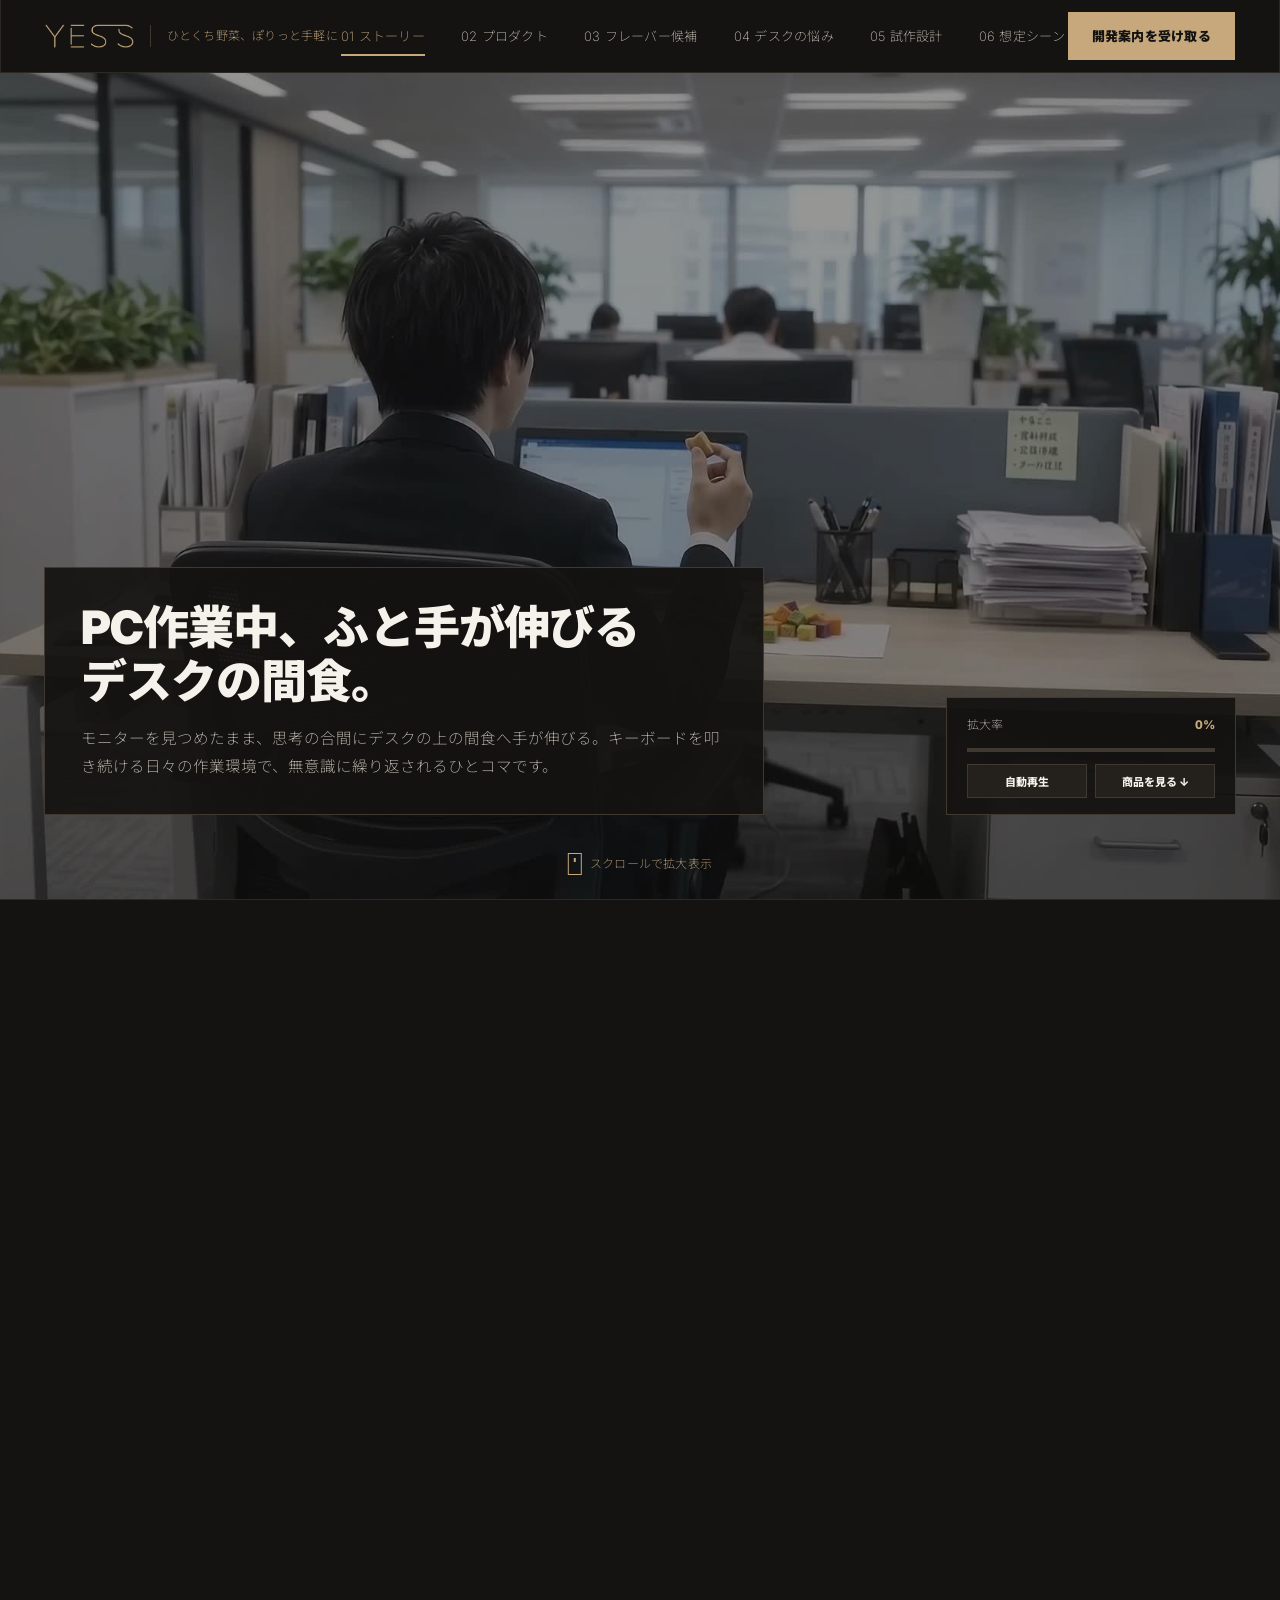
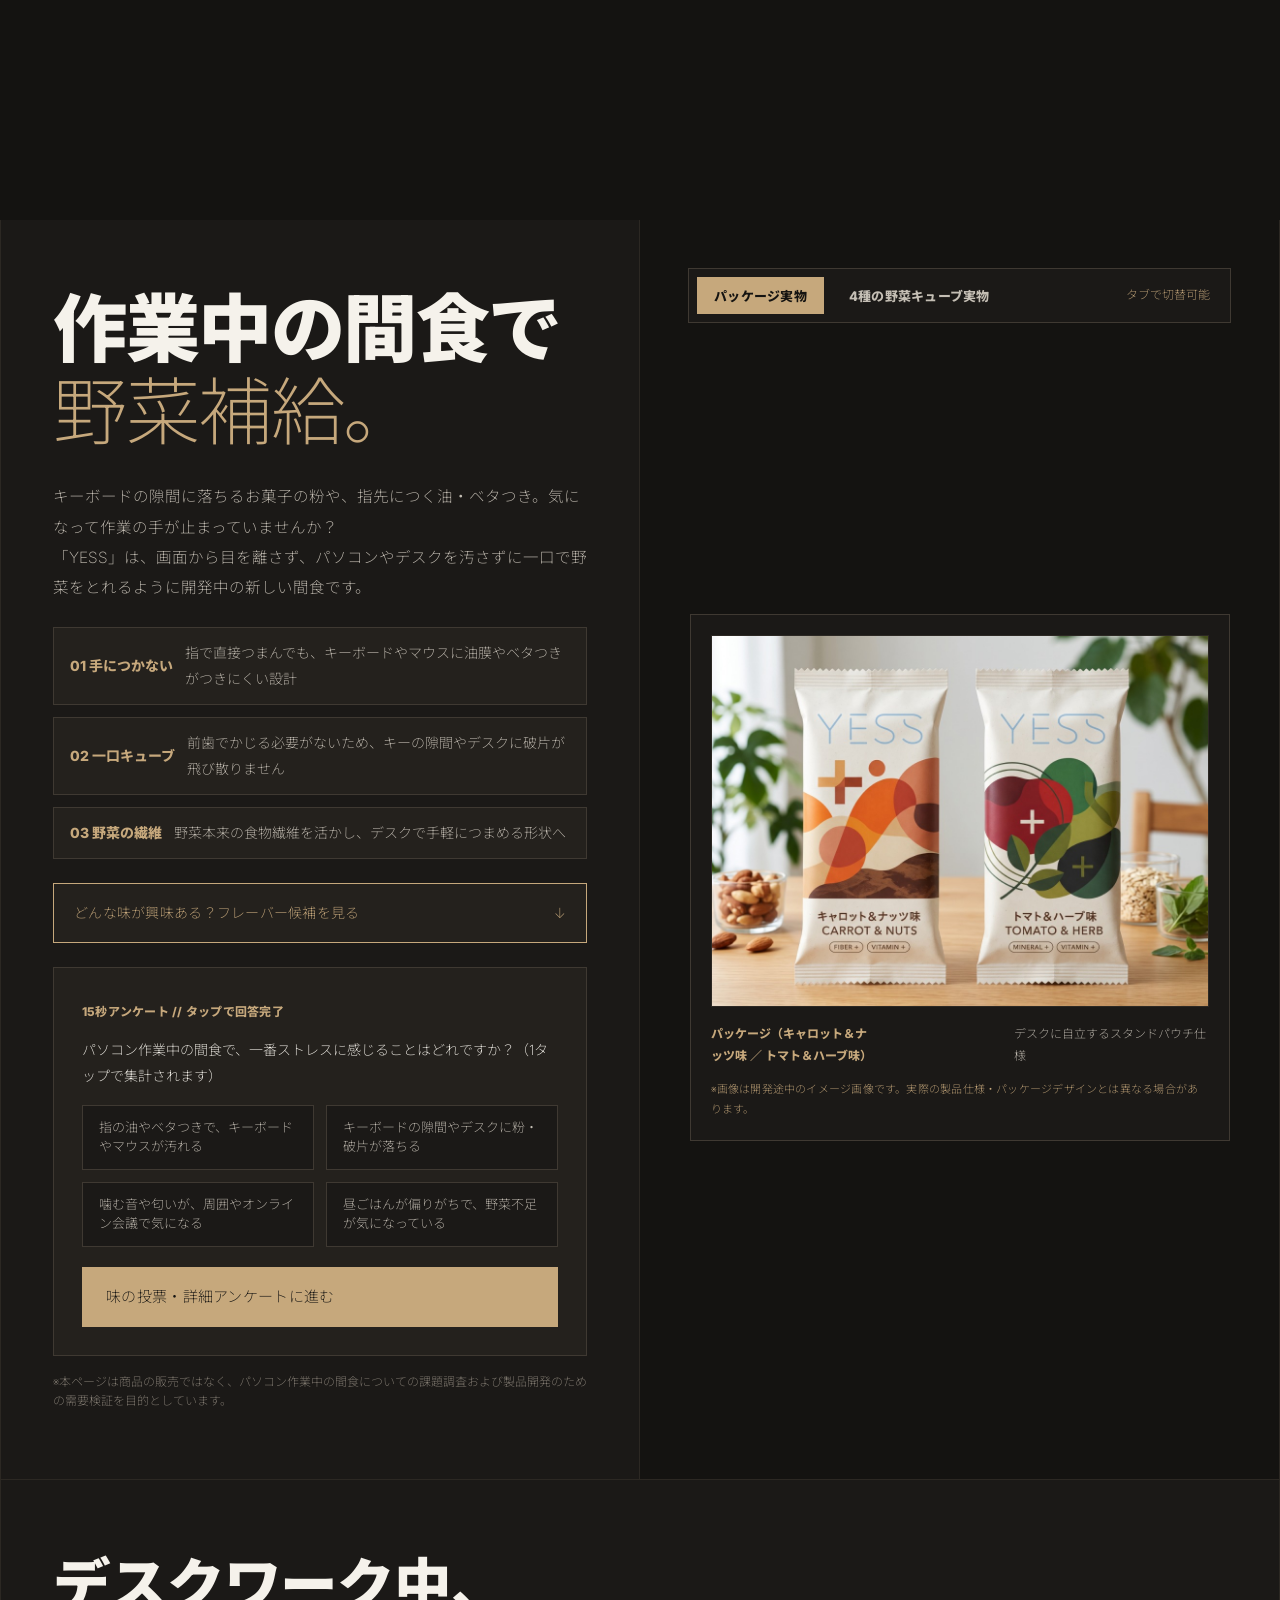
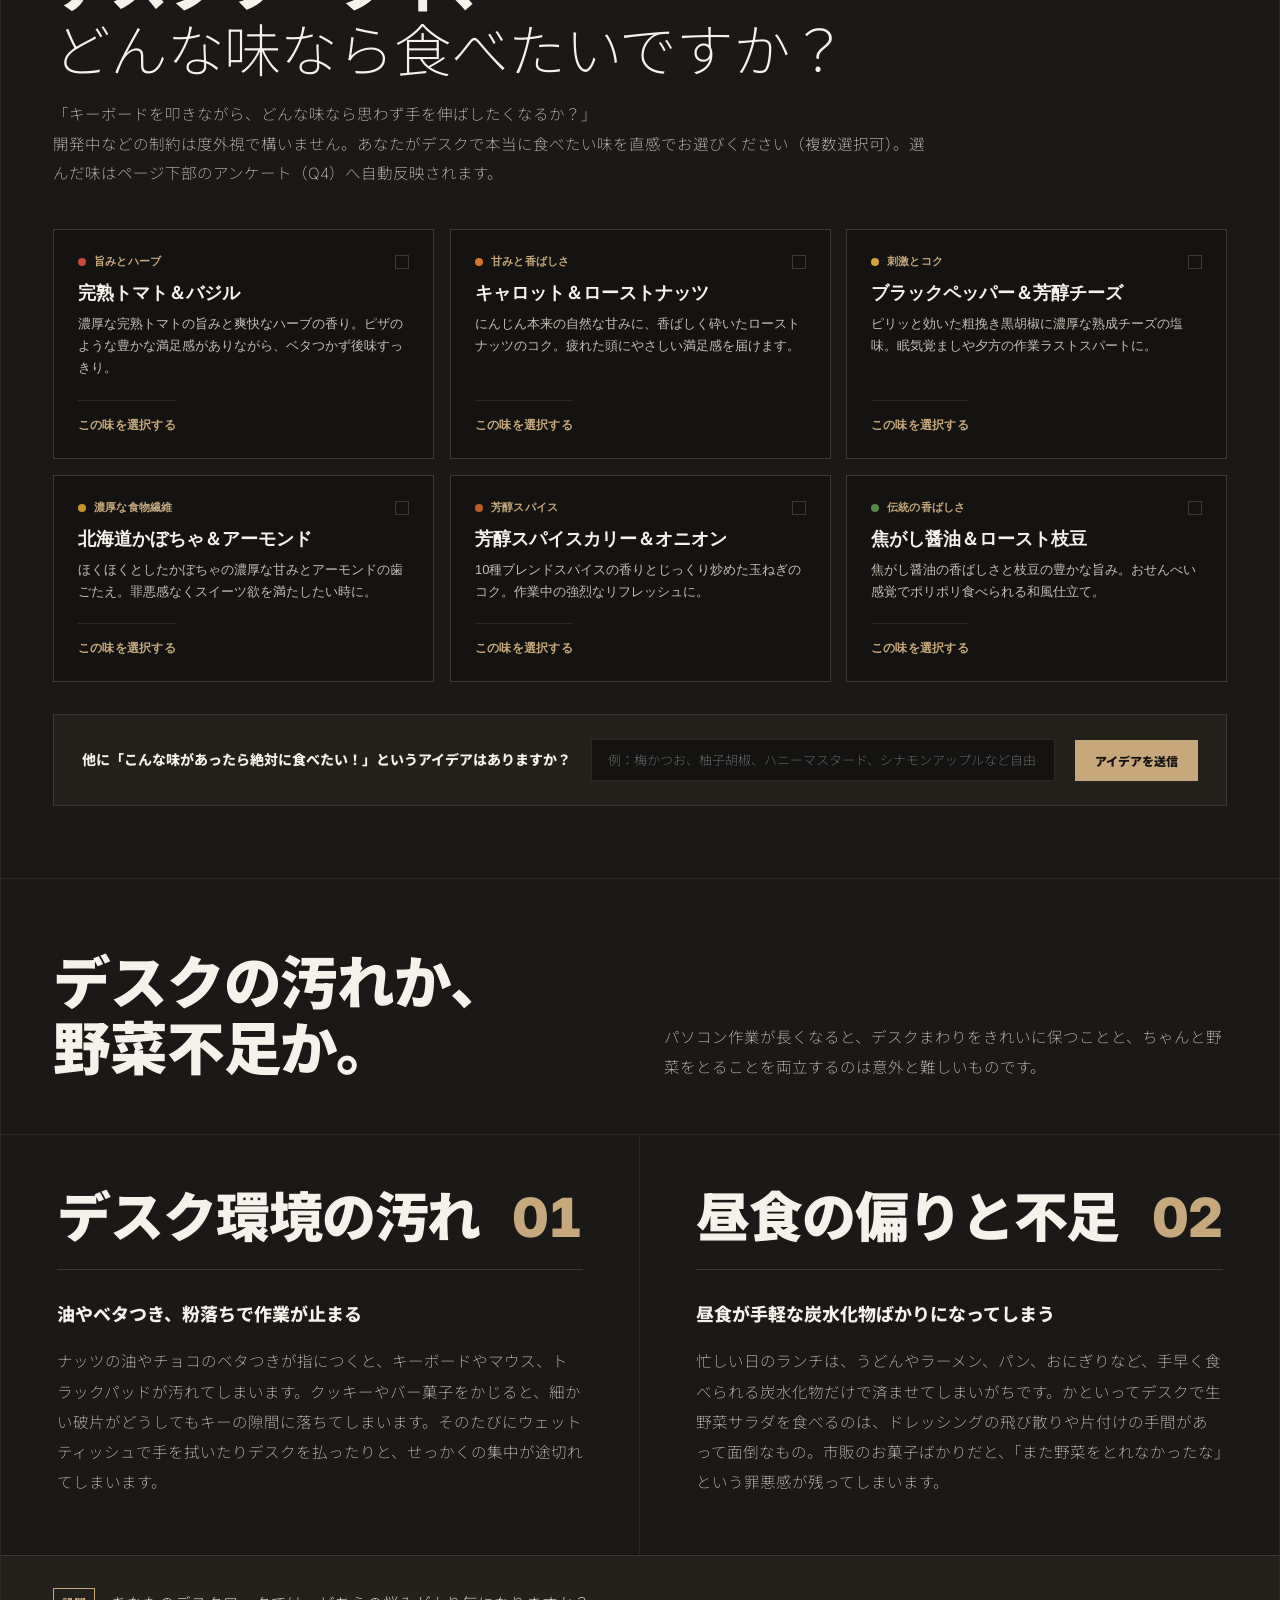
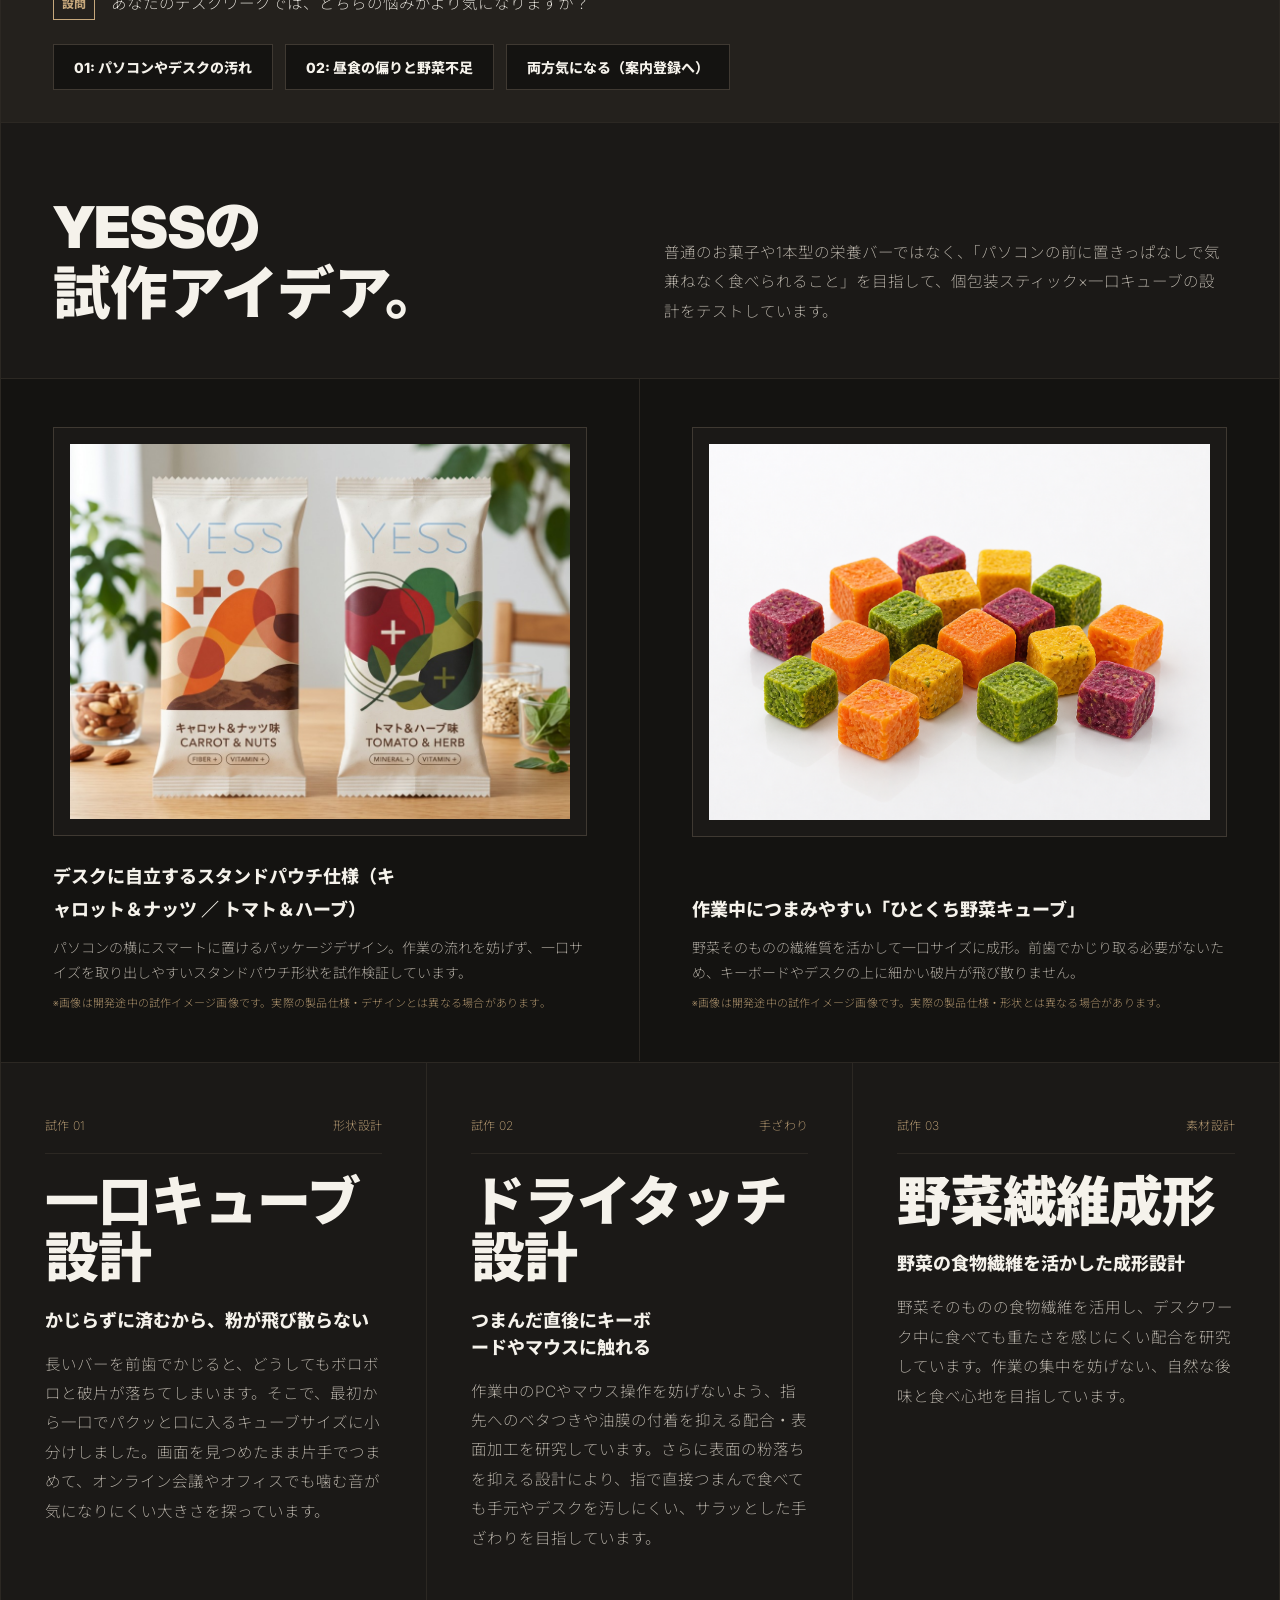
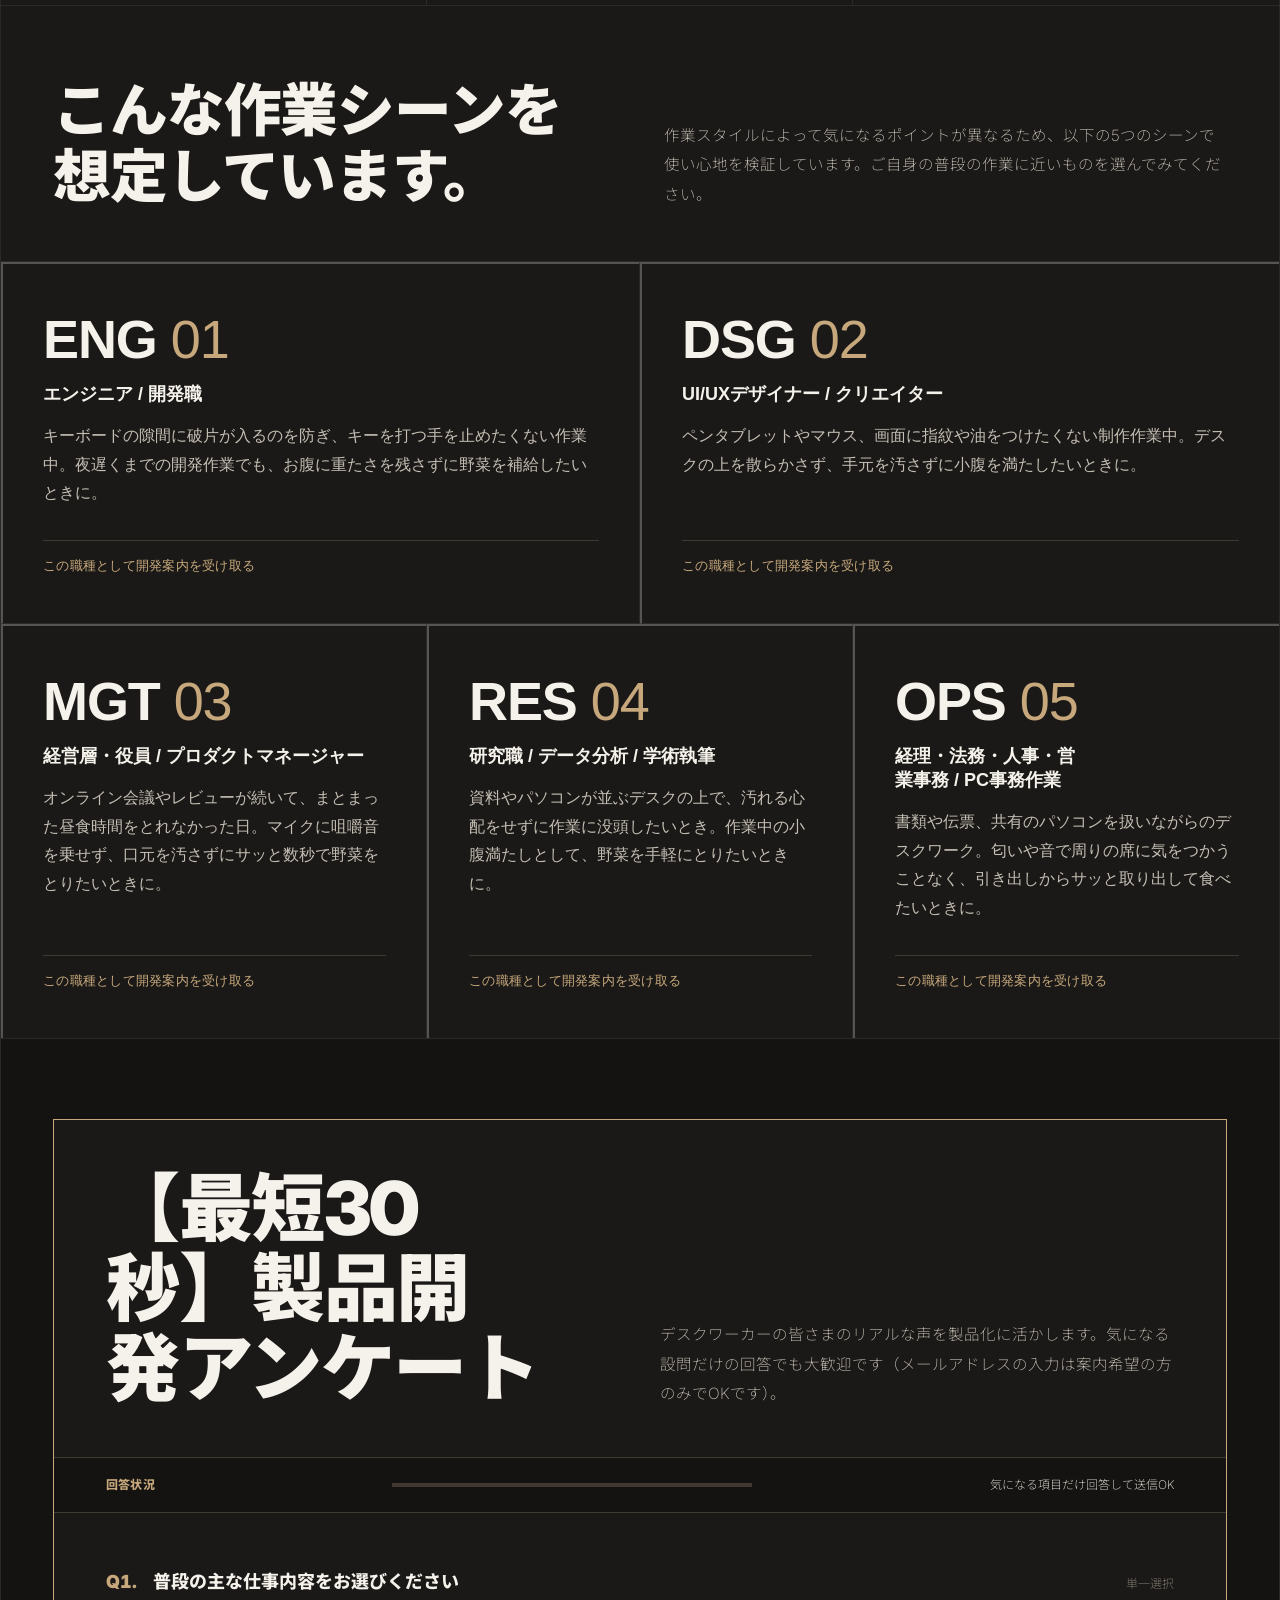
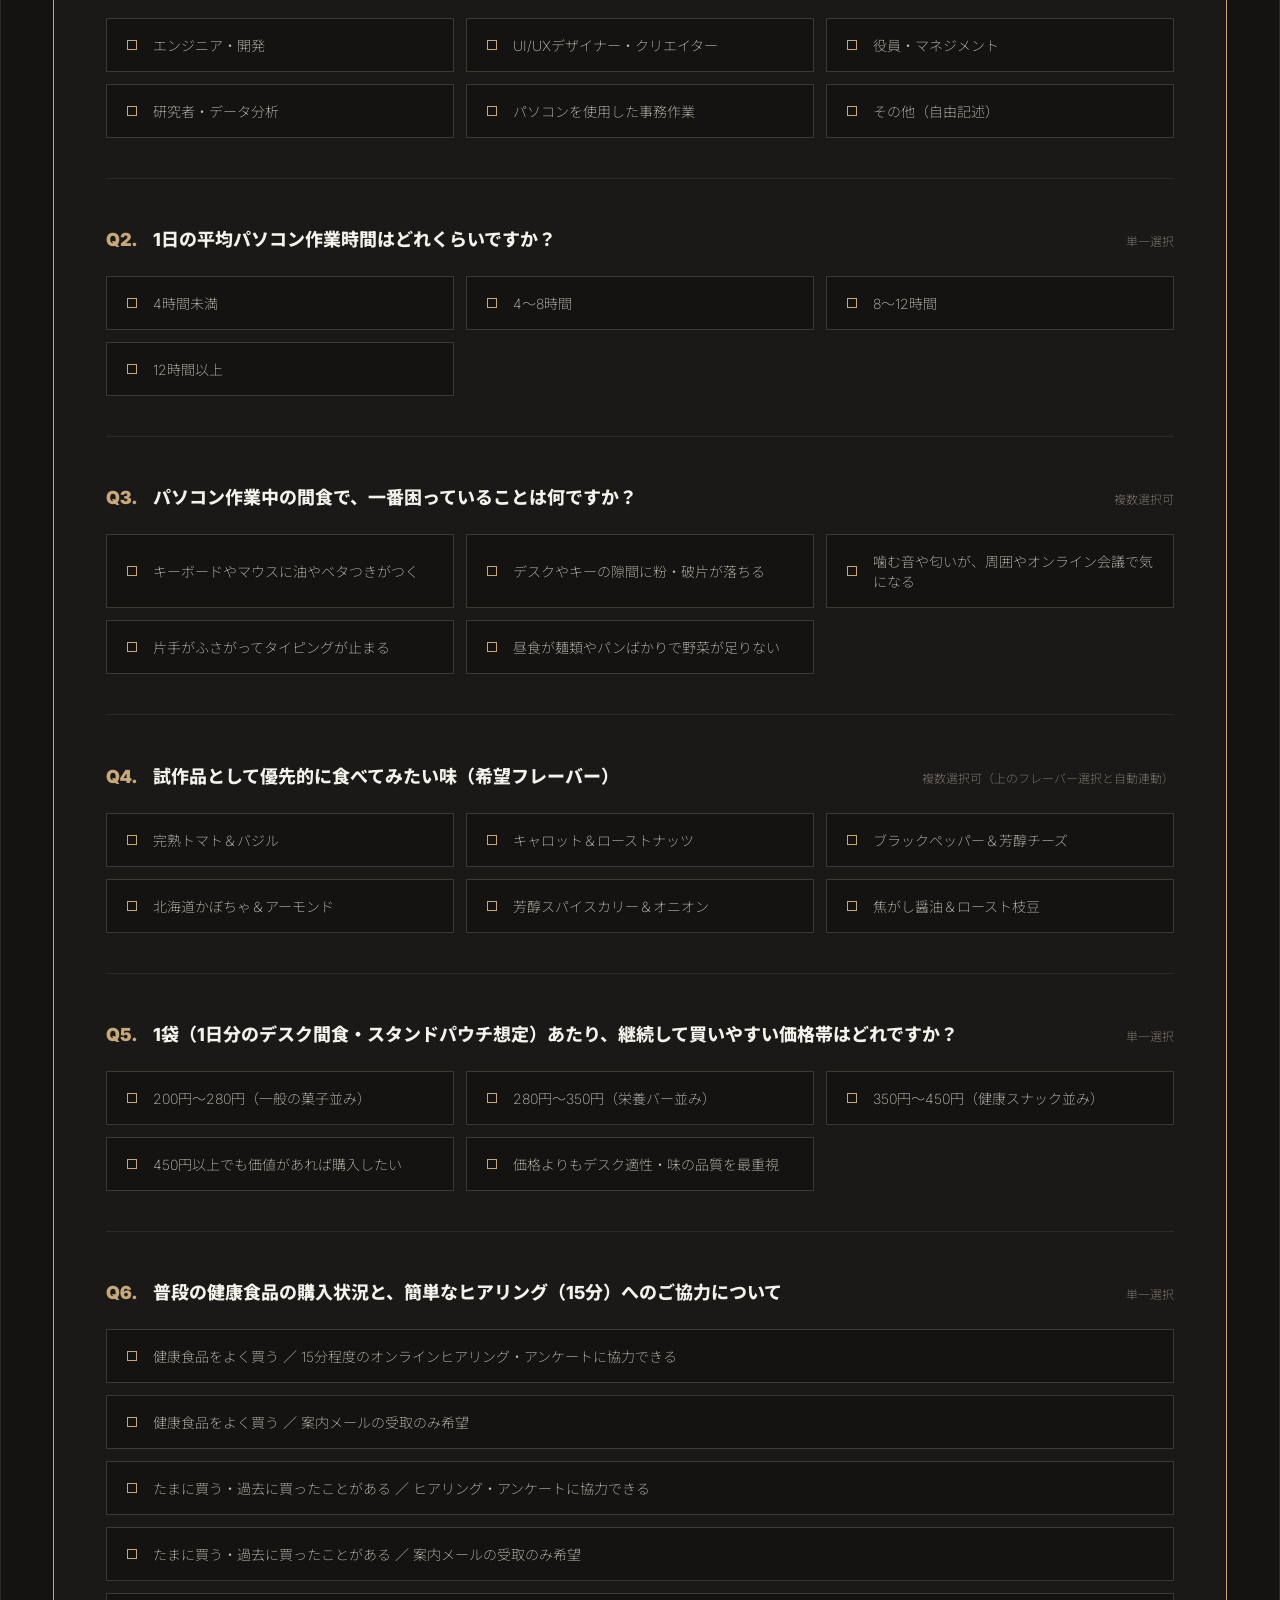
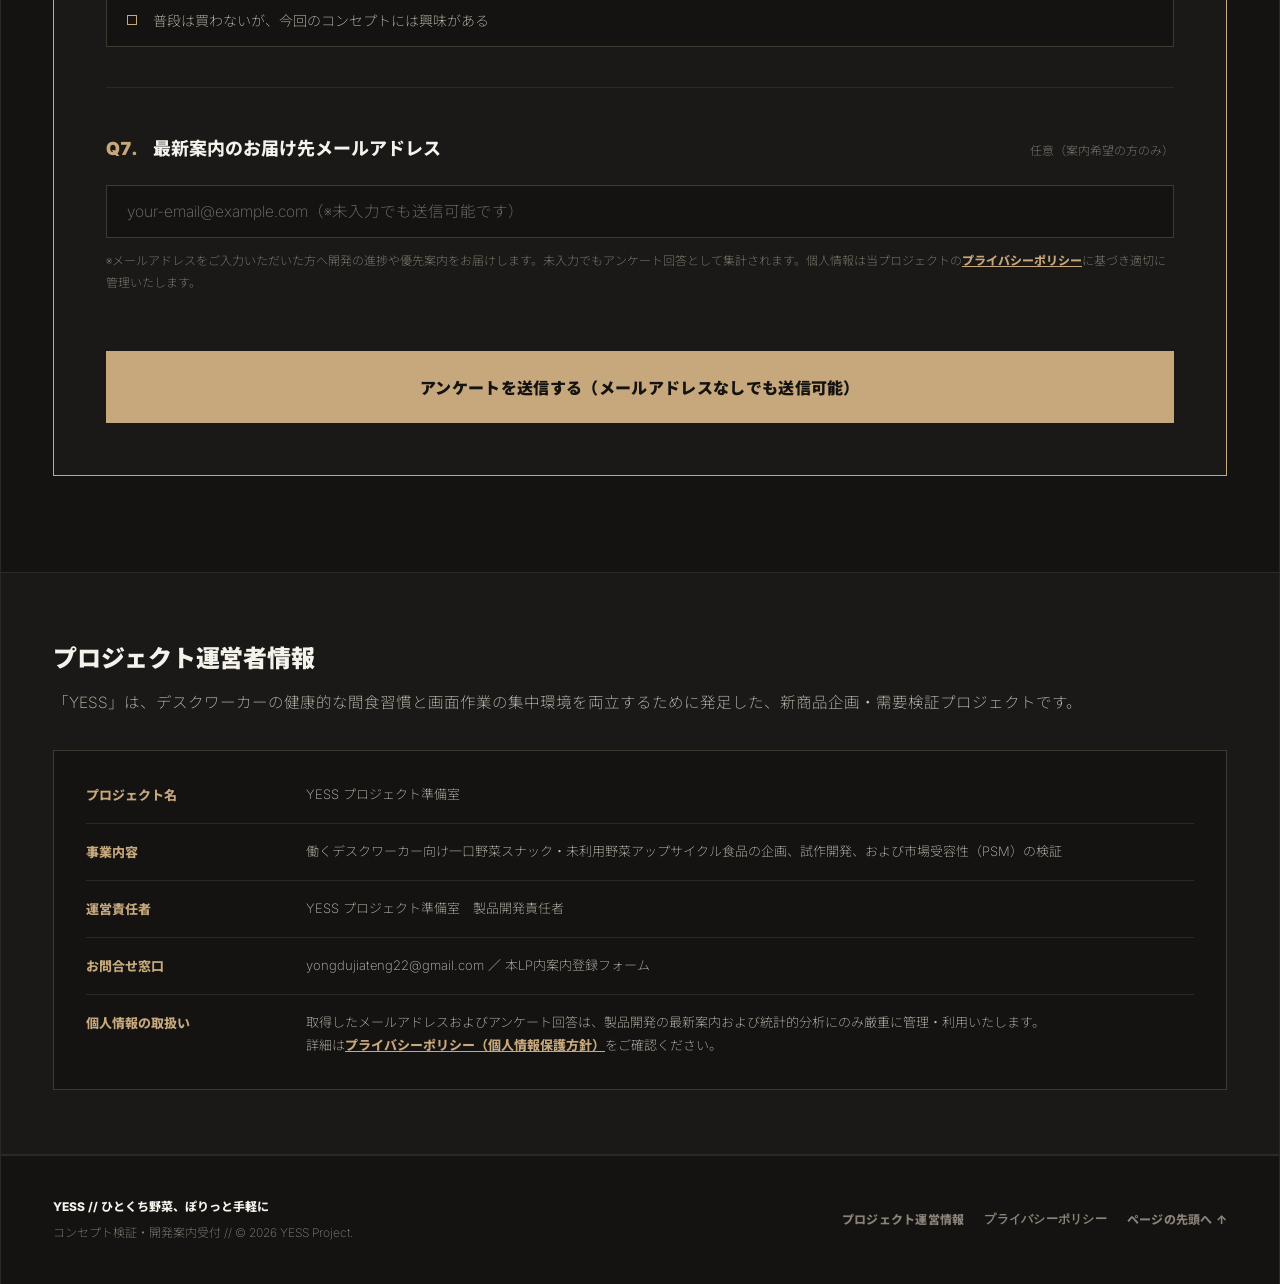
==== commit 51cd2f4a: "fix(mobile): smooth video loop & text flow, enable 1-tap survey submission and relax form validation" ====
--- a/index.html
+++ b/index.html
@@ -2,6 +2,16 @@
 <html lang="ja">
 
 <head>
+  <!-- Google tag (gtag.js) -->
+  <script async src="https://www.googletagmanager.com/gtag/js?id=G-1RZXJPQ8PQ"></script>
+  <script>
+    window.dataLayer = window.dataLayer || [];
+    function gtag(){dataLayer.push(arguments);}
+    gtag('js', new Date());
+
+    gtag('config', 'G-1RZXJPQ8PQ');
+  </script>
+
   <meta charset="UTF-8">
   <meta name="viewport" content="width=device-width, initial-scale=1.0">
   <script>document.documentElement.classList.add('js');</script>
@@ -55,8 +65,8 @@
     <div class="cinema-sticky-stage" id="cinema-sticky">
       <!-- Background Scrubbing Video -->
       <div class="cinema-video-layer">
-        <video id="scroll-video" muted playsinline preload="auto" poster="assets/video_poster.jpg"
-          src="assets/desk_worker_snack_scrub.mp4">
+        <video id="scroll-video" muted playsinline loop preload="auto" poster="assets/video_poster.jpg"
+          src="assets/desk_worker_snack.mp4">
         </video>
         <div class="video-tint-shade" aria-hidden="true"></div>
       </div>
@@ -174,12 +184,12 @@
 
         <!-- 15-Second Quick Survey CTA -->
         <div>
-          <div class="hero-survey-box">
+          <div class="hero-survey-box" id="hero-survey-box">
             <div class="survey-box-header">
-              <span class="survey-box-tag">15秒アンケート // クリックで回答</span>
+              <span class="survey-box-tag">15秒アンケート // タップで回答完了</span>
             </div>
             <p class="survey-box-question">
-              パソコン作業中の間食で、一番ストレスに感じることはどれですか？（下部の登録フォームに自動反映されます）
+              パソコン作業中の間食で、一番ストレスに感じることはどれですか？（1タップで集計されます）
             </p>
             <div class="survey-options-2x2">
               <button type="button" class="survey-option-btn" data-sync-pain="キーボードやマウスに油やベタつきがつく">
@@ -195,8 +205,15 @@
                 昼ごはんが偏りがちで、野菜不足が気になっている
               </button>
             </div>
-            <a href="#sec-entry" class="luxury-cta-btn">
-              <span>アンケートに回答して<br class="btn-break-mobile">開発案内を受け取る</span>
+
+            <!-- 即時回答完了フィードバック -->
+            <div class="quick-survey-feedback" id="quick-survey-feedback" style="display: none;">
+              <span class="quick-feedback-check">✓ 回答を記録しました</span>
+              <p class="quick-feedback-note">ご協力ありがとうございます。回答内容は新商品開発に反映されます。</p>
+            </div>
+
+            <a href="#sec-flavor-board" class="luxury-cta-btn" id="hero-survey-cta-btn">
+              <span>味の投票・詳細アンケートに進む</span>
             </a>
           </div>
 
@@ -629,10 +646,10 @@
         <div class="console-top">
           <div>
 
-            <h2 class="console-heading">開発の最新案内を受け取る。</h2>
+            <h2 class="console-heading">【最短30秒】製品開発アンケート</h2>
           </div>
           <p class="console-sub">
-            「YESS」は現在企画・開発検証中のプロジェクトです。アンケートにお答えいただいた方に、試作の進捗状況や最新情報、今後の案内をお届けします。（所要時間：約45秒）
+            デスクワーカーの皆さまのリアルな声を製品化に活かします。気になる設問だけの回答でも大歓迎です（メールアドレスの入力は案内希望の方のみでOKです）。
           </p>
         </div>
 
@@ -861,7 +878,7 @@
             </p>
           </div>
 
-          <button type="submit" class="form-submit-btn reveal-item delay-2" id="btn-form-submit">アンケートを送信する</button>
+          <button type="submit" class="form-submit-btn reveal-item delay-2" id="btn-form-submit">アンケートを送信する（メールアドレスなしでも送信可能）</button>
         </form>
 
         <!-- Post-Submission Receipt Panel -->
@@ -931,9 +948,9 @@
       <div class="mobile-cta-content">
         <div class="mobile-cta-label">
           <strong>YESS</strong>
-          <span>開発最新案内・登録受付中</span>
-        </div>
-        <a href="#sec-entry" class="mobile-cta-action-btn" id="btn-mobile-jump">案内登録</a>
+          <span>開発アンケート受付中（30秒）</span>
+        </div>
+        <a href="#sec-entry" class="mobile-cta-action-btn" id="btn-mobile-jump">アンケート回答</a>
       </div>
     </aside>
 
--- a/styles.css
+++ b/styles.css
@@ -774,6 +774,31 @@
   font-weight: 800;
 }
 
+/* Quick Survey Immediate Completion Feedback */
+.quick-survey-feedback {
+  margin: 16px 0;
+  padding: 16px 16px;
+  background-color: var(--bg-charcoal);
+  border: 1px solid var(--accent-brass);
+  text-align: center;
+}
+
+.quick-feedback-check {
+  display: block;
+  font-size: 14px;
+  font-weight: 800;
+  color: var(--accent-brass);
+  margin-bottom: 4px;
+}
+
+.quick-feedback-note {
+  font-size: 12px;
+  font-weight: 200;
+  color: var(--text-warm-gray);
+  margin: 0;
+  line-height: 1.5;
+}
+
 .luxury-cta-btn {
   display: flex;
   justify-content: space-between;
@@ -2182,12 +2207,48 @@
     font-size: 12px;
   }
 
+  /* Mobile Cinema Experience: Smooth Auto-Play Video & Editorial Flow (No Stacking) */
+  .cinema-scroll-track {
+    height: auto;
+    position: relative;
+    padding-top: 64px;
+  }
+
   .cinema-sticky-stage {
-    top: 64px;
-    height: calc(100vh - 64px);
-  }
-
-  .cinema-captions-container,
+    position: relative;
+    top: 0;
+    height: auto;
+    overflow: visible;
+    background-color: var(--bg-sumi);
+    border-bottom: 1px solid var(--border-subtle);
+  }
+
+  .cinema-video-layer {
+    position: relative;
+    inset: auto;
+    width: 100%;
+    height: 240px;
+    overflow: hidden;
+    border-bottom: 1px solid var(--border-subtle);
+  }
+
+  #scroll-video {
+    width: 100%;
+    height: 100%;
+    object-fit: cover;
+    display: block;
+  }
+
+  .cinema-captions-container {
+    position: relative;
+    inset: auto;
+    padding: 24px 20px;
+    display: flex;
+    flex-direction: column;
+    gap: 16px;
+    max-width: 100%;
+  }
+
   .intro-editorial-col,
   .intro-gallery-col,
   .flavor-board-section,
@@ -2258,12 +2319,21 @@
     display: none;
   }
 
-  /* Cinema Captions - Compact & Non-overlapping on mobile */
+  /* Cinema Captions - Normal flow editorial cards on mobile */
+  html.js .cinema-caption-stage,
   .cinema-caption-stage {
-    left: 16px;
-    right: 16px;
-    bottom: 24px;
-    padding: 16px 20px;
+    position: relative;
+    left: auto;
+    right: auto;
+    bottom: auto;
+    opacity: 1 !important;
+    visibility: visible !important;
+    pointer-events: auto !important;
+    transform: none !important;
+    padding: 20px 20px;
+    margin-bottom: 0;
+    border: 1px solid var(--border-strong);
+    background-color: var(--bg-surface);
   }
 
   .caption-heading {
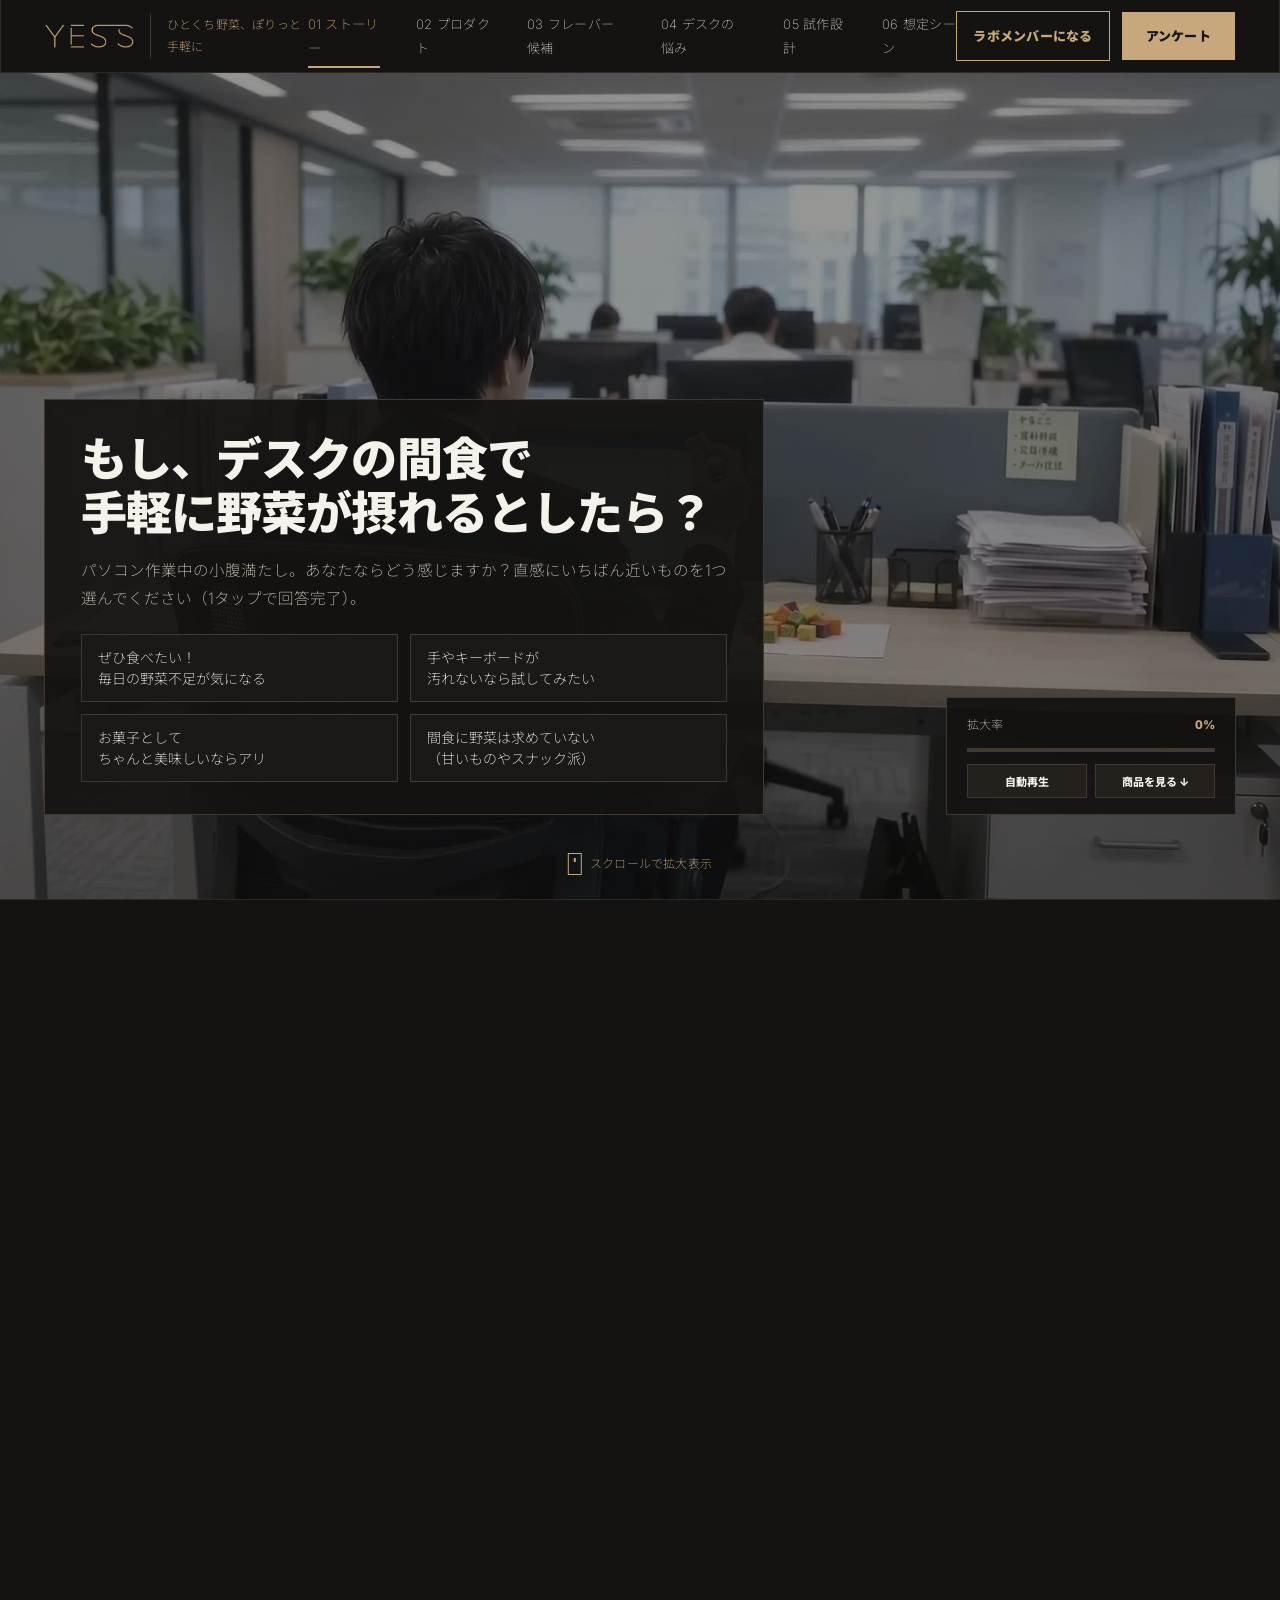
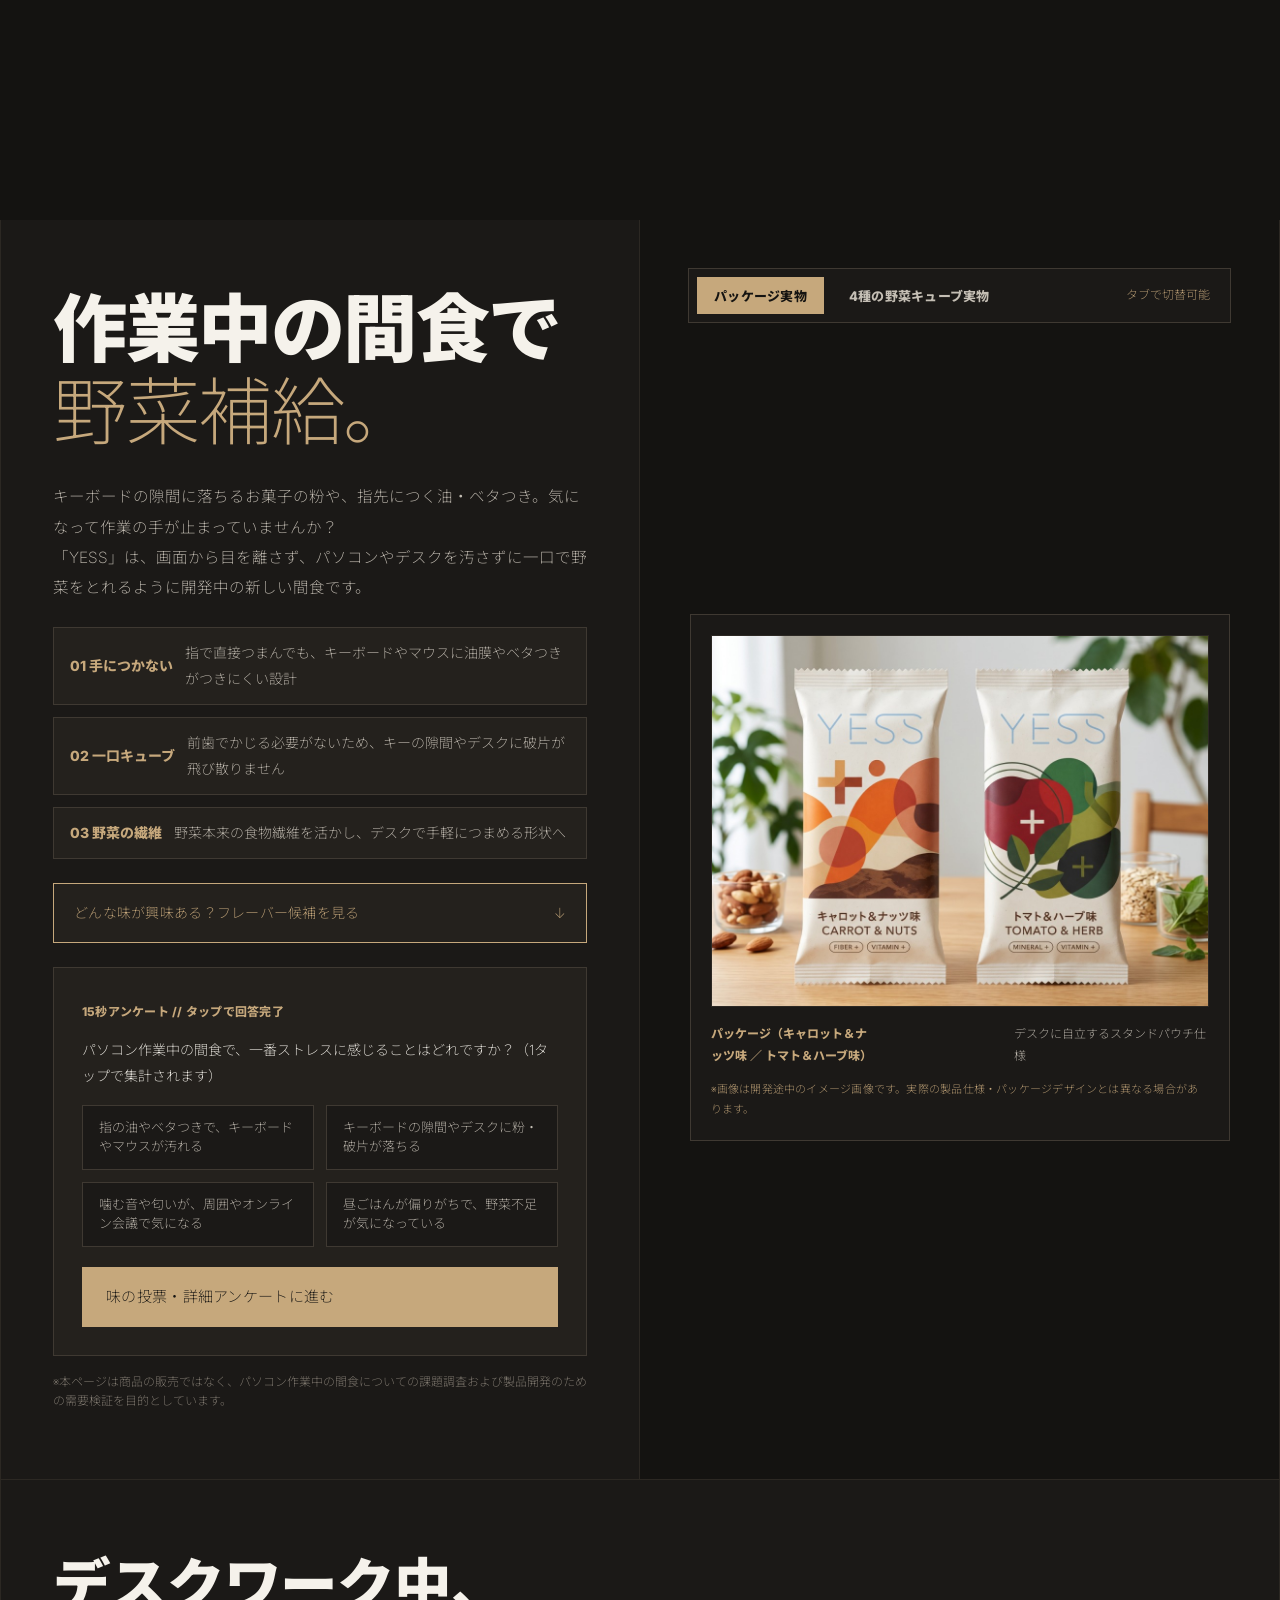
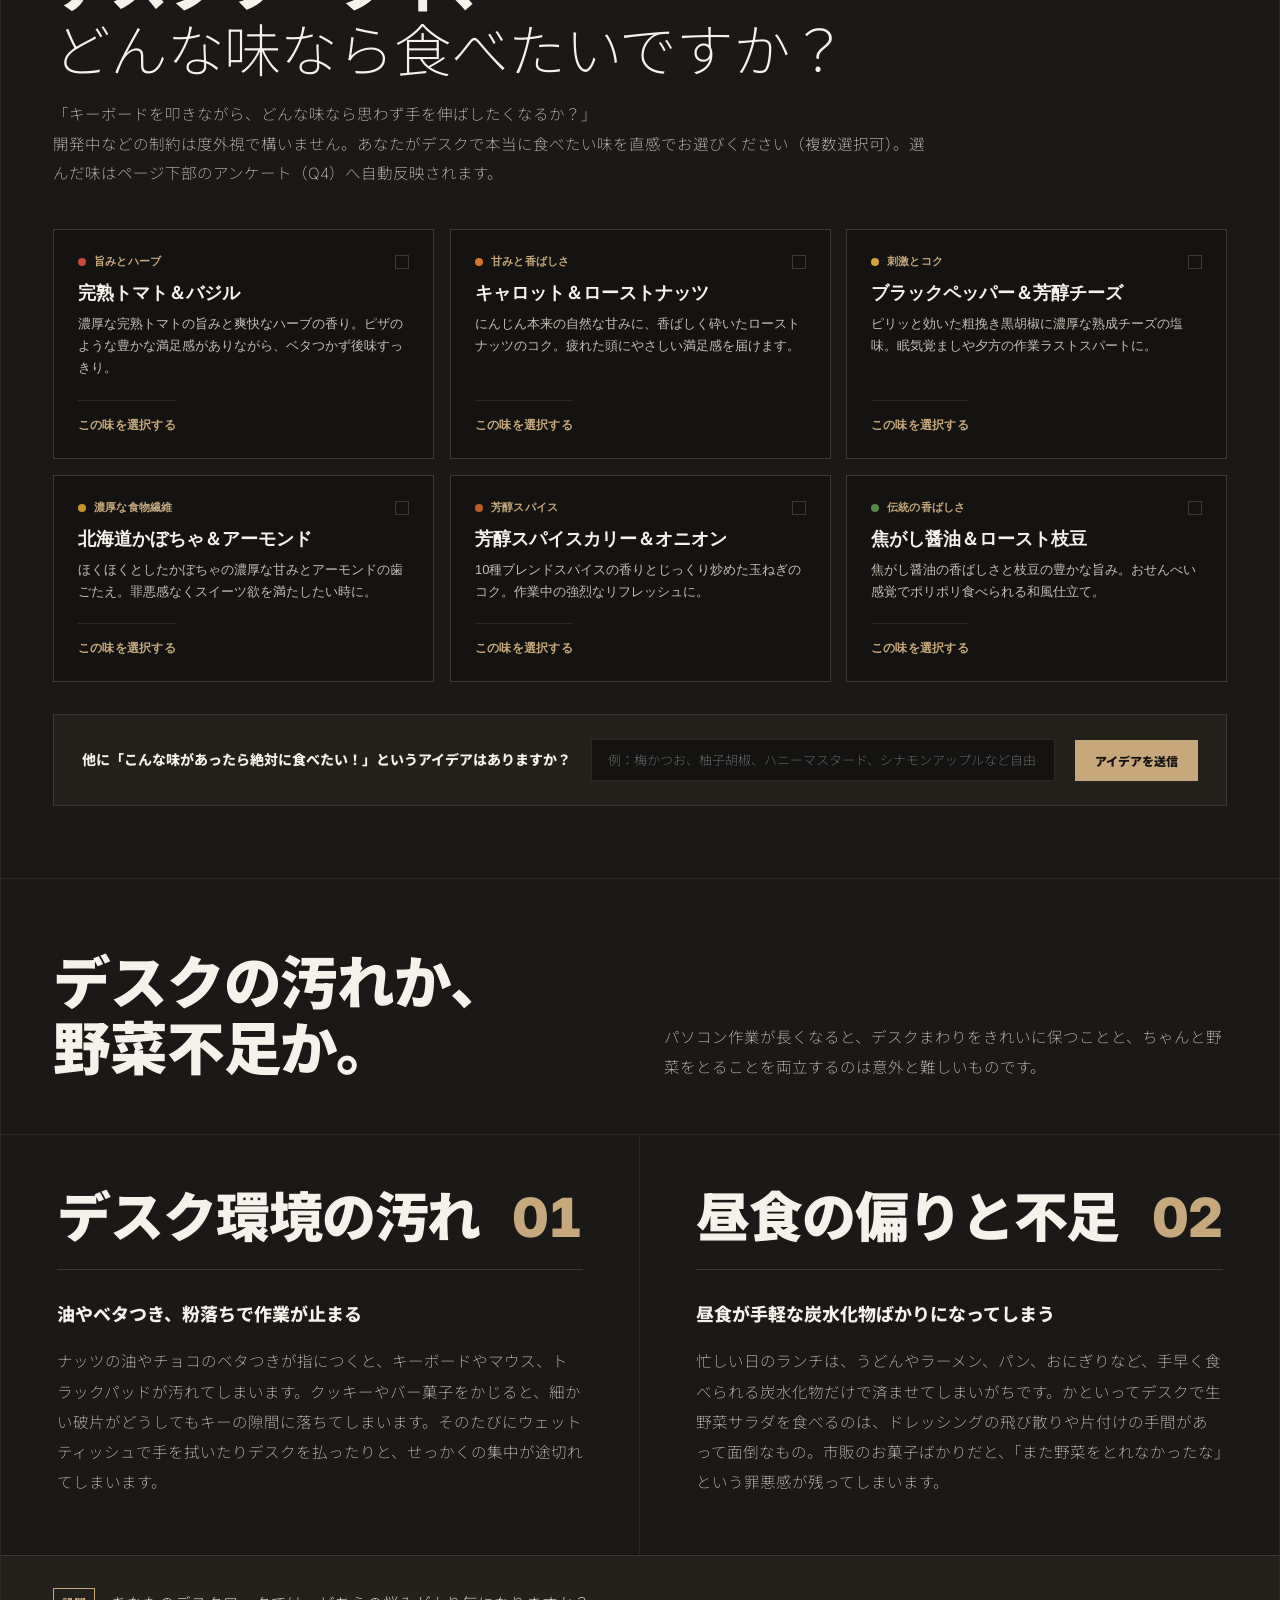
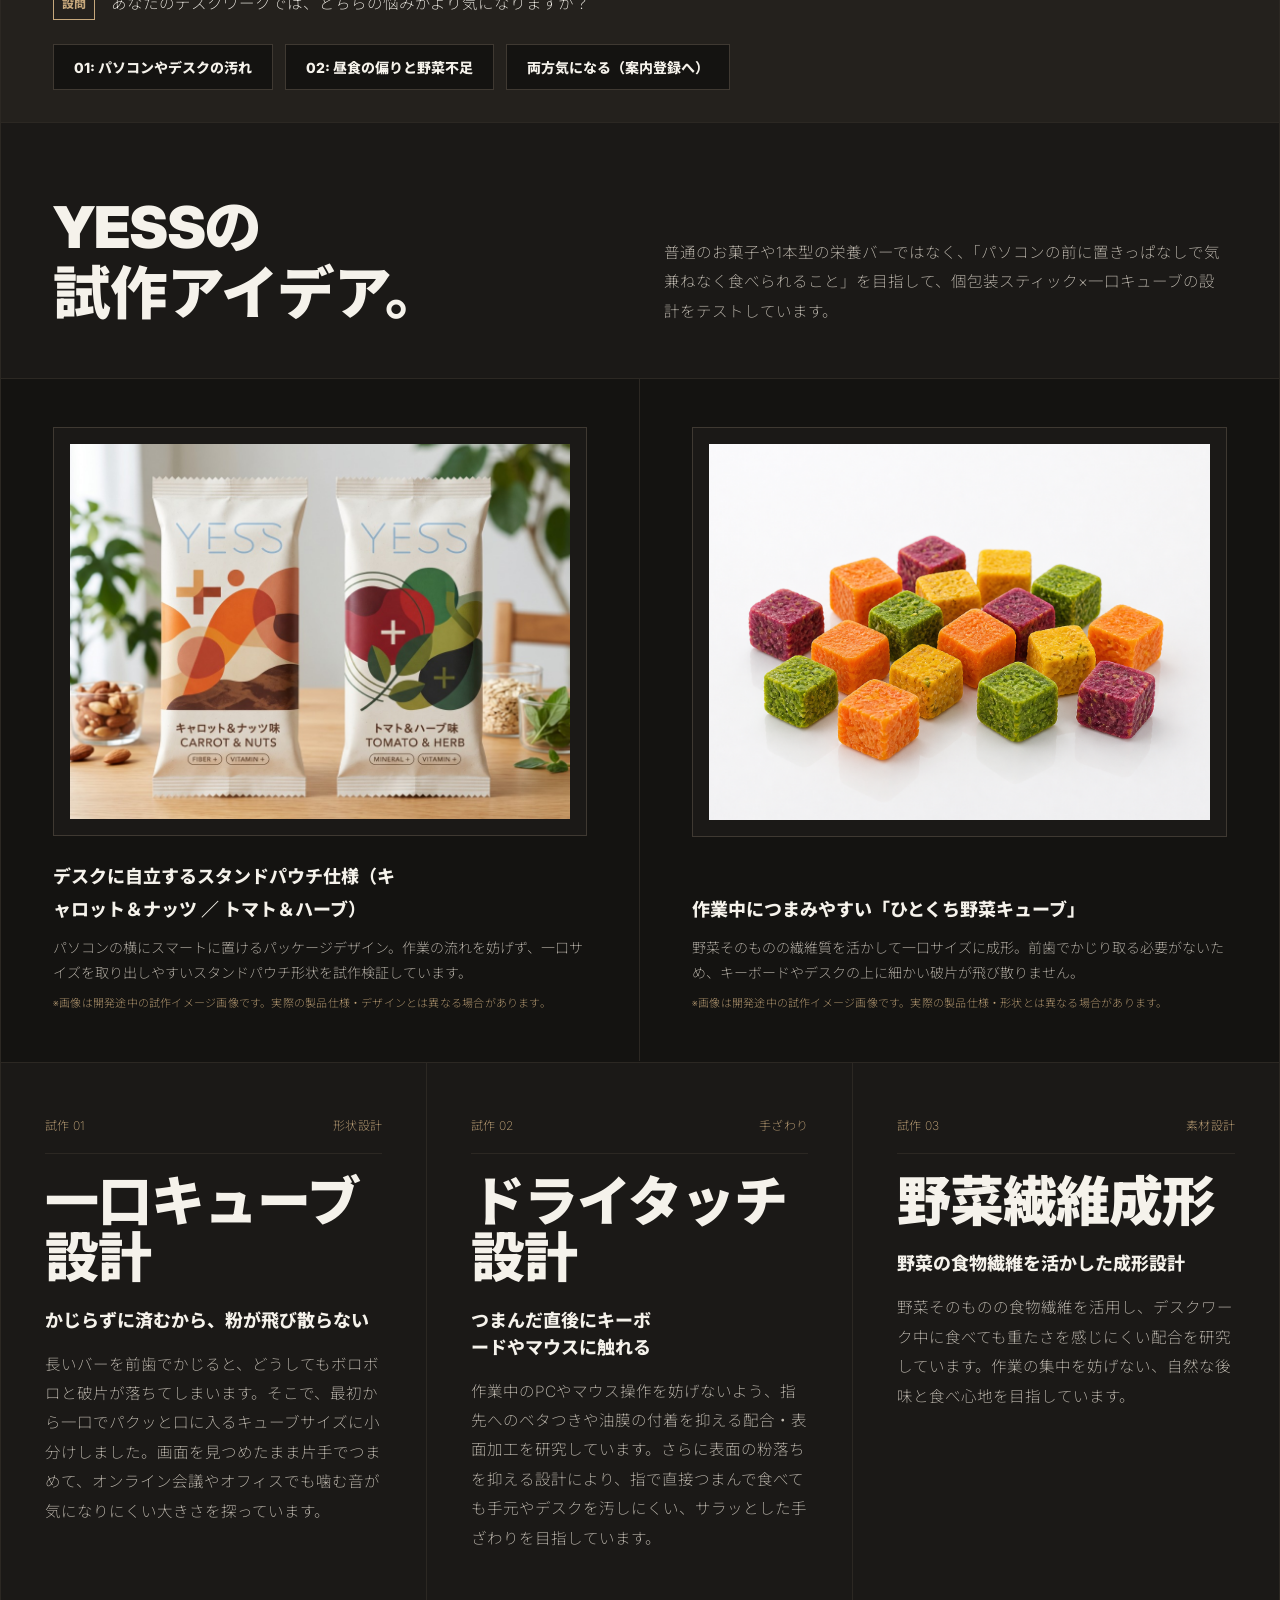
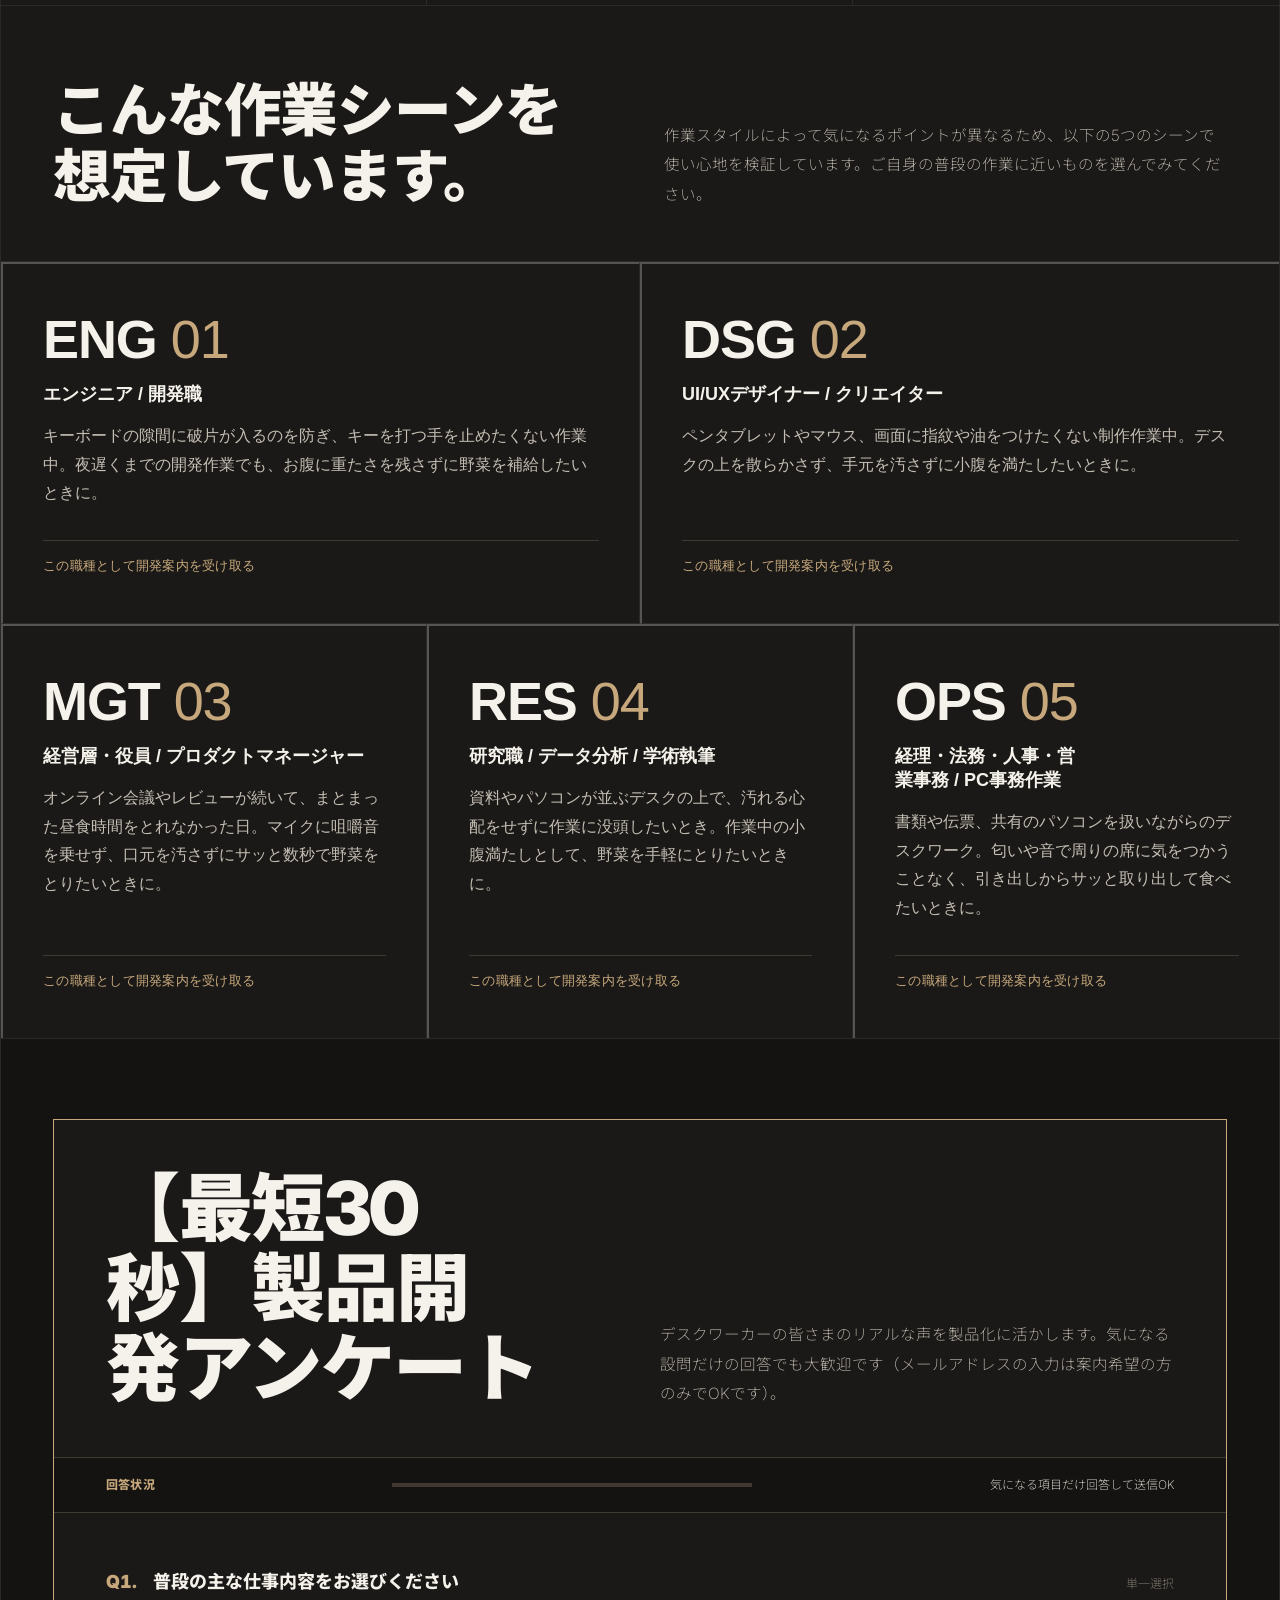
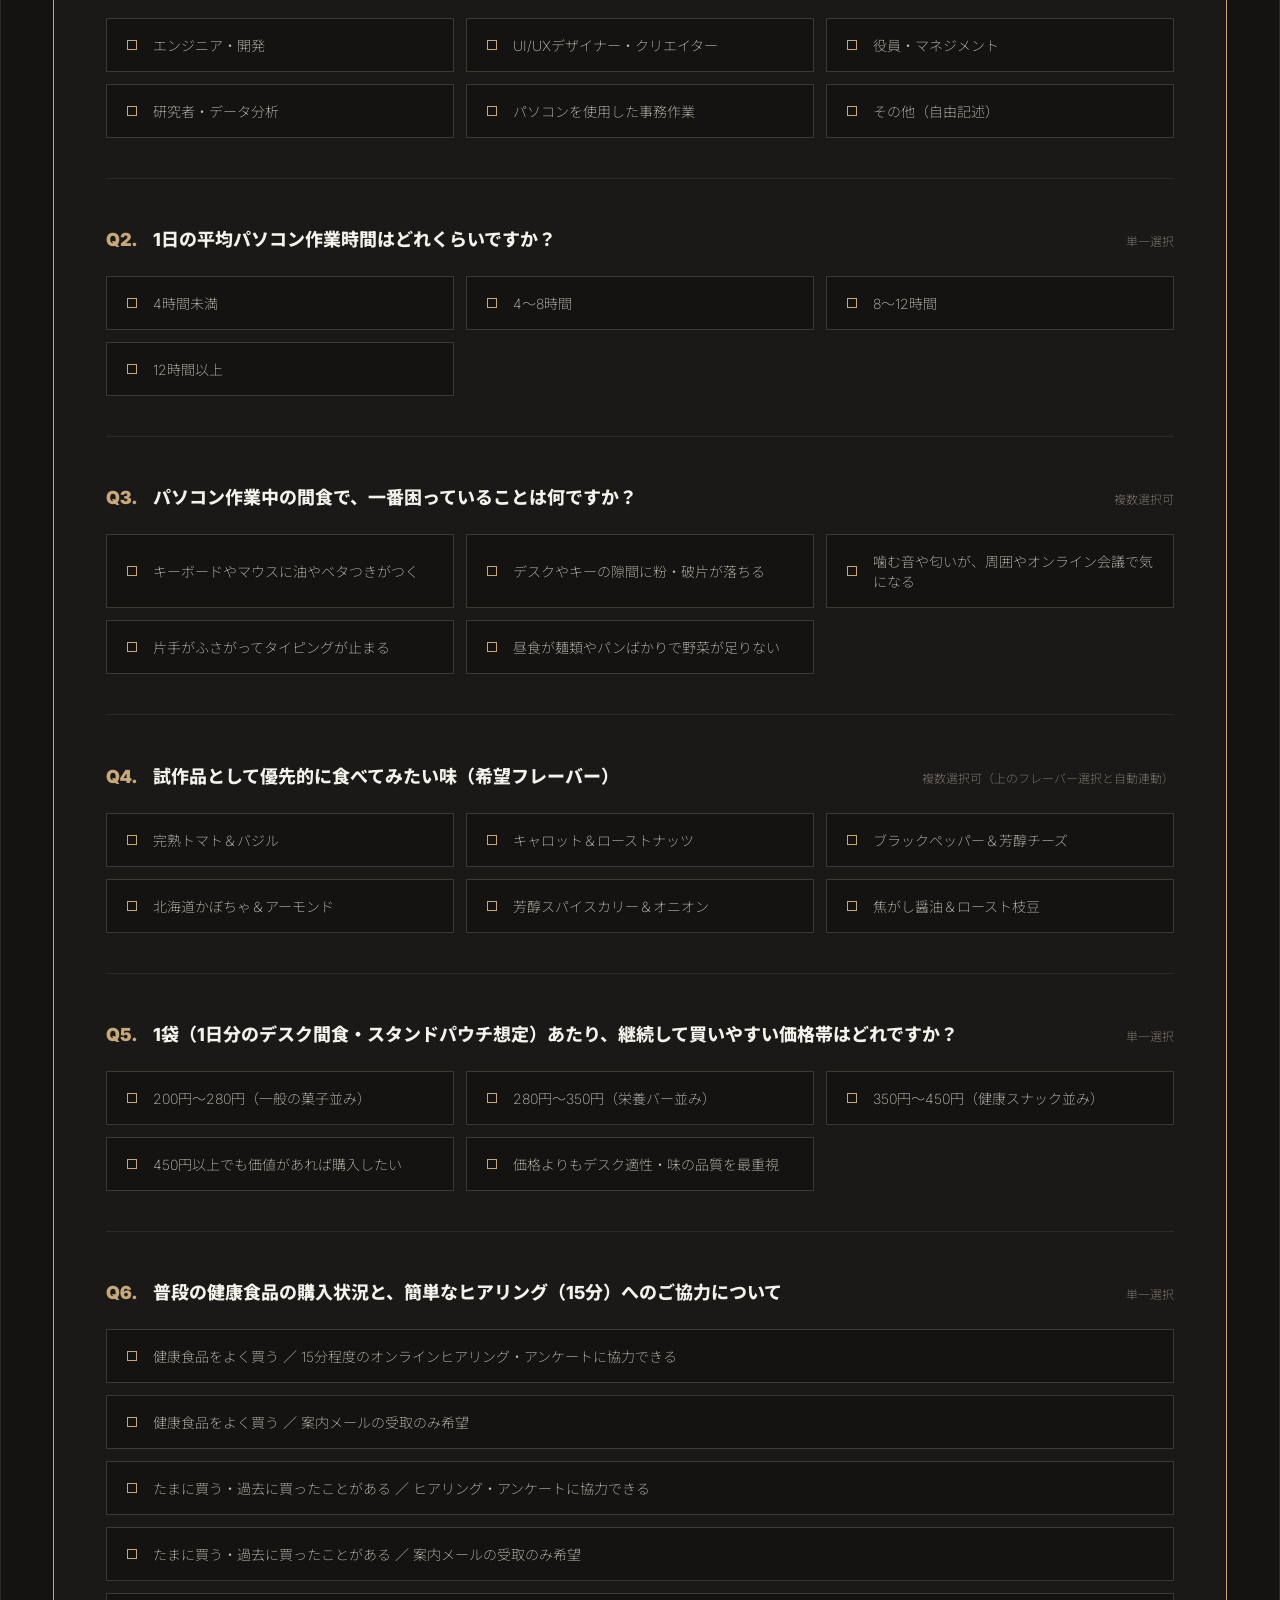
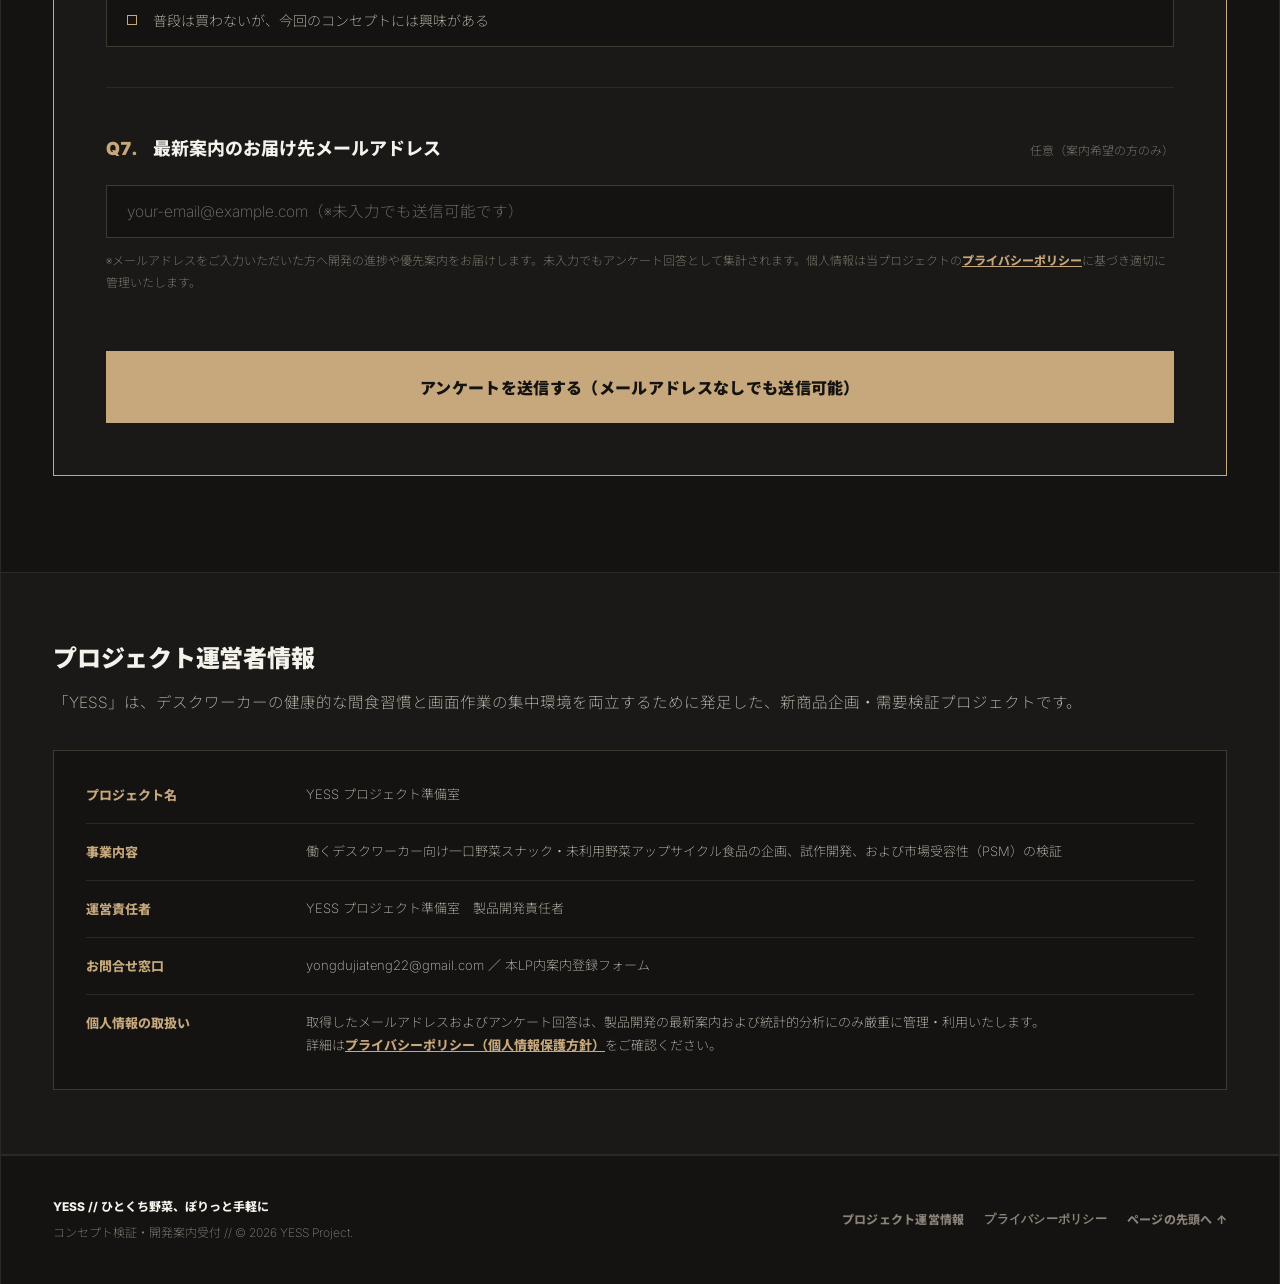
==== commit a158c82e: "feat: add dedicated co-creation community LP and hero catchphrase poll" ====
--- a/index.html
+++ b/index.html
@@ -53,7 +53,10 @@
         <a href="#sec-hypothesis" class="nav-item">05 試作設計</a>
         <a href="#sec-scenes" class="nav-item">06 想定シーン</a>
       </nav>
-      <a href="#sec-entry" class="header-action-btn">開発案内を受け取る</a>
+      <div class="header-actions">
+        <a href="community.html" class="header-lab-btn" target="_blank" rel="noopener noreferrer">ラボメンバーになる</a>
+        <a href="#sec-entry" class="header-action-btn">アンケート</a>
+      </div>
     </div>
   </header>
 
@@ -75,40 +78,25 @@
       <div class="cinema-captions-container">
 
 
-        <!-- Caption Stage 1: Wide Office (0% - 30%) -->
-        <div class="cinema-caption-stage is-active" id="caption-stage-1">
-
+        <!-- Caption Stage: Catch Copy x Quick Question (single card) -->
+        <div class="cinema-caption-stage veg-question-stage is-active" id="caption-stage-1">
           <h2 class="caption-heading">
-            PC作業中、ふと手が伸びる<br>
-            デスクの間食。
+            もし、デスクの間食で<br>
+            手軽に野菜が摂れるとしたら？
           </h2>
           <p class="caption-desc">
-            モニターを見つめたまま、思考の合間にデスクの上の間食へ手が伸びる。キーボードを叩き続ける日々の作業環境で、無意識に繰り返されるひとコマです。
-          </p>
-        </div>
-
-        <!-- Caption Stage 2: Zoom to Desk Snack (30% - 65%) -->
-        <div class="cinema-caption-stage" id="caption-stage-2">
-
-          <h2 class="caption-heading">
-            油で汚れるキーボード。<br>
-            落ちる粉。昼食の野菜不足。
-          </h2>
-          <p class="caption-desc">
-            指先のベタつきでマウスやキーが汚れるストレス。かじるたびに散らばる細かい破片。そして、炭水化物に偏りがちなランチへの罪悪感。デスクワーカーの日常には小さな摩擦が潜んでいます。
-          </p>
-        </div>
-
-        <!-- Caption Stage 3: Extreme Macro Close-Up (65% - 100%) -->
-        <div class="cinema-caption-stage" id="caption-stage-3">
-
-          <h2 class="caption-heading">
-            ひとくち野菜、<br>
-            ぽりっと手軽に。
-          </h2>
-          <p class="caption-desc">
-            画面から目を離さず、指もキーボードも汚さずに野菜を手軽に補給できる、デスクワーカーのための新しい一口間食「YESS」の設計がここから始まります。
-          </p>
+            パソコン作業中の小腹満たし。あなたならどう感じますか？直感にいちばん近いものを1つ選んでください（1タップで回答完了）。
+          </p>
+          <div class="survey-options-2x2 veg-options" role="group" aria-label="間食で野菜が摂れるとしたら">
+            <button type="button" class="veg-option-btn" data-veg-value="ぜひ食べたい（野菜不足が気になっている）">ぜひ食べたい！<br>毎日の野菜不足が気になる</button>
+            <button type="button" class="veg-option-btn" data-veg-value="手やキーボードが汚れないなら試したい">手やキーボードが<br>汚れないなら試してみたい</button>
+            <button type="button" class="veg-option-btn" data-veg-value="お菓子として美味しいならアリ">お菓子として<br>ちゃんと美味しいならアリ</button>
+            <button type="button" class="veg-option-btn" data-veg-value="間食に野菜は求めていない">間食に野菜は求めていない<br>（甘いものやスナック派）</button>
+          </div>
+          <div class="quick-survey-feedback" id="veg-question-feedback" hidden>
+            <span class="quick-feedback-check">✓ 回答を記録しました</span>
+            <p class="quick-feedback-note">ご協力ありがとうございます。選び直すこともできます。</p>
+          </div>
         </div>
 
         <!-- Scroll Indicator Hint -->
@@ -888,6 +876,21 @@
             ご回答ありがとうございます。以下の内容でアンケートの回答を受け付けました。
           </p>
           <div class="receipt-table" id="receipt-summary"></div>
+
+          <!-- Lab Member Invitation Card -->
+          <div class="receipt-lab-card">
+            <h3 class="receipt-lab-title">一緒にデスク間食をつくる、開発共創ラボメンバーになりませんか？</h3>
+            <p class="receipt-lab-desc">
+              YESSは、現役大学生チームが挑む新しいデスク間食プロジェクトです。<br>
+              公式LINEオープンチャットで、味の投票や試作品の先行テイスティング、開発の裏側を共有しながら一緒に商品を作っていく仲間を募集しています。
+            </p>
+            <div class="receipt-lab-actions">
+              <a href="community.html" class="receipt-lab-btn" target="_blank" rel="noopener noreferrer">
+                <span>ラボメンバーになる（詳細を見る）</span>
+              </a>
+              <span class="receipt-lab-note">※ 完全匿名OK・見る専歓迎・いつでもワンタップで退出自由です</span>
+            </div>
+          </div>
         </div>
       </div>
     </section>
--- a/styles.css
+++ b/styles.css
@@ -326,6 +326,30 @@
   color: var(--accent-brass);
 }
 
+.header-actions {
+  display: flex;
+  align-items: center;
+  gap: 12px;
+}
+
+.header-lab-btn {
+  padding: 12px 16px;
+  background-color: transparent;
+  border: 1px solid var(--accent-brass);
+  color: var(--accent-brass);
+  text-decoration: none;
+  font-size: 13px;
+  font-weight: 900;
+  letter-spacing: 0.02em;
+  transition: background-color 0.2s ease, color 0.2s ease;
+  white-space: nowrap;
+}
+
+.header-lab-btn:hover {
+  background-color: var(--accent-brass);
+  color: var(--bg-sumi);
+}
+
 .header-action-btn {
   padding: 12px 24px;
   background-color: var(--accent-brass);
@@ -335,6 +359,7 @@
   font-weight: 900;
   letter-spacing: 0.02em;
   transition: background-color 0.2s ease;
+  white-space: nowrap;
 }
 
 .header-action-btn:hover {
@@ -772,6 +797,53 @@
   background-color: var(--bg-elevated);
   color: var(--text-ivory);
   font-weight: 800;
+}
+
+/* Catch-copy question under the video (間食で野菜が摂れるとしたら？) */
+.veg-question-stage .caption-desc {
+  margin-bottom: 20px;
+}
+
+.veg-options {
+  margin-bottom: 0;
+}
+
+.veg-option-btn {
+  padding: 12px 16px;
+  background-color: var(--bg-charcoal);
+  border: 1px solid var(--border-strong);
+  color: var(--text-ivory);
+  font-family: var(--font-sans);
+  font-size: 14px;
+  font-weight: 200;
+  line-height: 1.5;
+  text-align: left;
+  cursor: pointer;
+  transition: border-color 0.2s ease, background-color 0.2s ease, color 0.2s ease;
+}
+
+.veg-option-btn:hover {
+  border-color: var(--accent-brass);
+}
+
+.veg-option-btn:focus-visible {
+  outline: 2px solid var(--accent-brass);
+  outline-offset: 2px;
+}
+
+.veg-option-btn.is-selected {
+  border-color: var(--accent-brass);
+  background-color: var(--bg-elevated);
+  color: var(--accent-brass);
+  font-weight: 800;
+}
+
+.veg-question-stage .quick-survey-feedback {
+  margin: 16px 0 0;
+}
+
+.veg-question-stage .quick-survey-feedback[hidden] {
+  display: none;
 }
 
 /* Quick Survey Immediate Completion Feedback */
@@ -1814,6 +1886,63 @@
   display: grid;
   gap: 12px;
   font-size: var(--size-small);
+}
+
+/* Post-Survey Lab Member Card */
+.receipt-lab-card {
+  margin-top: 36px;
+  padding: 32px;
+  background-color: var(--bg-charcoal);
+  color: var(--text-ivory);
+  border: 1px solid var(--accent-brass);
+  text-align: left;
+}
+
+.receipt-lab-title {
+  font-size: var(--size-subhead);
+  font-weight: 800;
+  color: var(--text-ivory);
+  line-height: 1.45;
+  margin: 0 0 12px;
+}
+
+.receipt-lab-desc {
+  font-size: var(--size-body);
+  font-weight: 200;
+  color: var(--text-warm-gray);
+  line-height: 1.8;
+  margin: 0 0 24px;
+}
+
+.receipt-lab-actions {
+  display: flex;
+  flex-direction: column;
+  gap: 12px;
+  align-items: flex-start;
+}
+
+.receipt-lab-btn {
+  display: inline-flex;
+  align-items: center;
+  justify-content: center;
+  padding: 16px 32px;
+  background-color: var(--accent-brass);
+  color: var(--bg-sumi);
+  font-size: var(--size-body);
+  font-weight: 800;
+  text-decoration: none;
+  letter-spacing: 0.04em;
+  transition: background-color 0.2s ease, transform 0.2s ease;
+}
+
+.receipt-lab-btn:hover {
+  background-color: var(--accent-brass-bright);
+  transform: translateY(-2px);
+}
+
+.receipt-lab-note {
+  font-size: var(--size-micro);
+  color: var(--text-muted);
 }
 
 .receipt-row {
@@ -2594,6 +2723,15 @@
     height: 16px;
   }
 
+  .header-actions {
+    gap: 8px;
+  }
+
+  .header-lab-btn {
+    padding: 8px 12px;
+    font-size: 11px;
+  }
+
   .header-action-btn {
     padding: 8px 12px;
     font-size: 11px;
